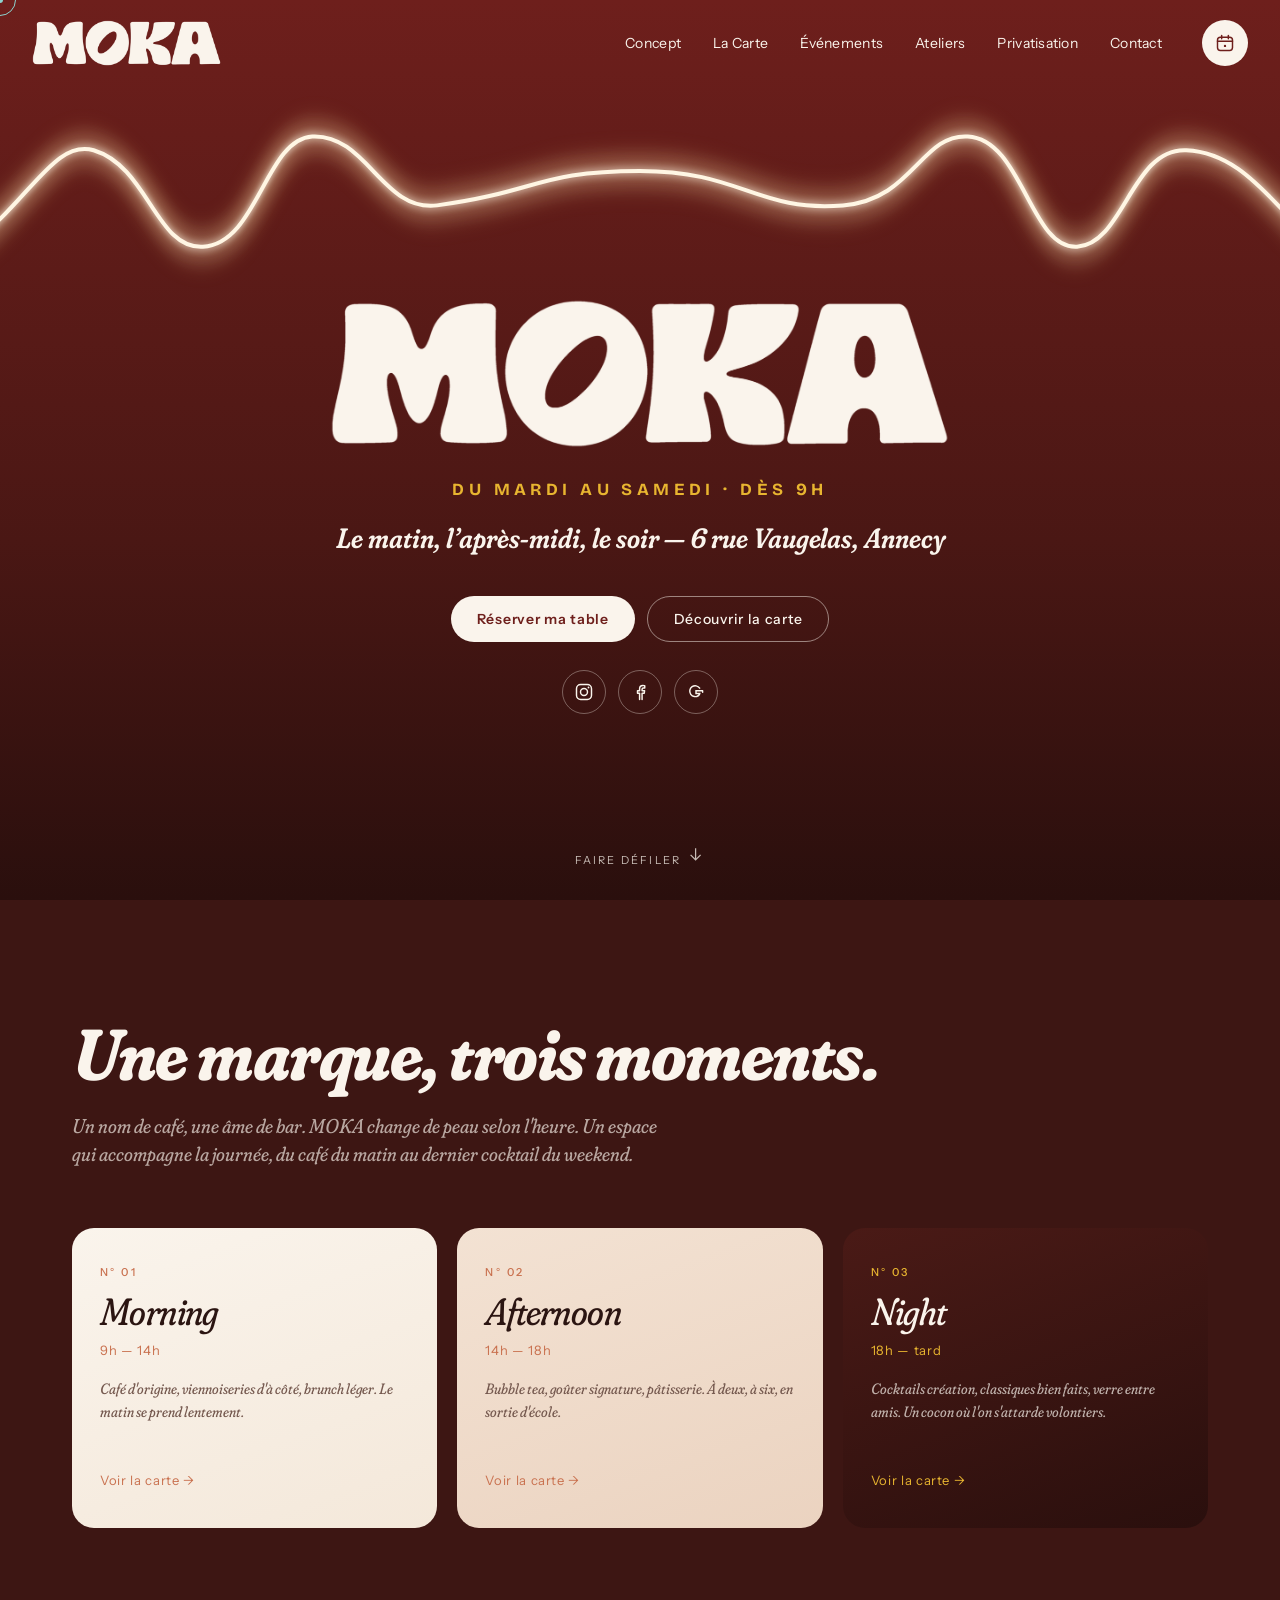
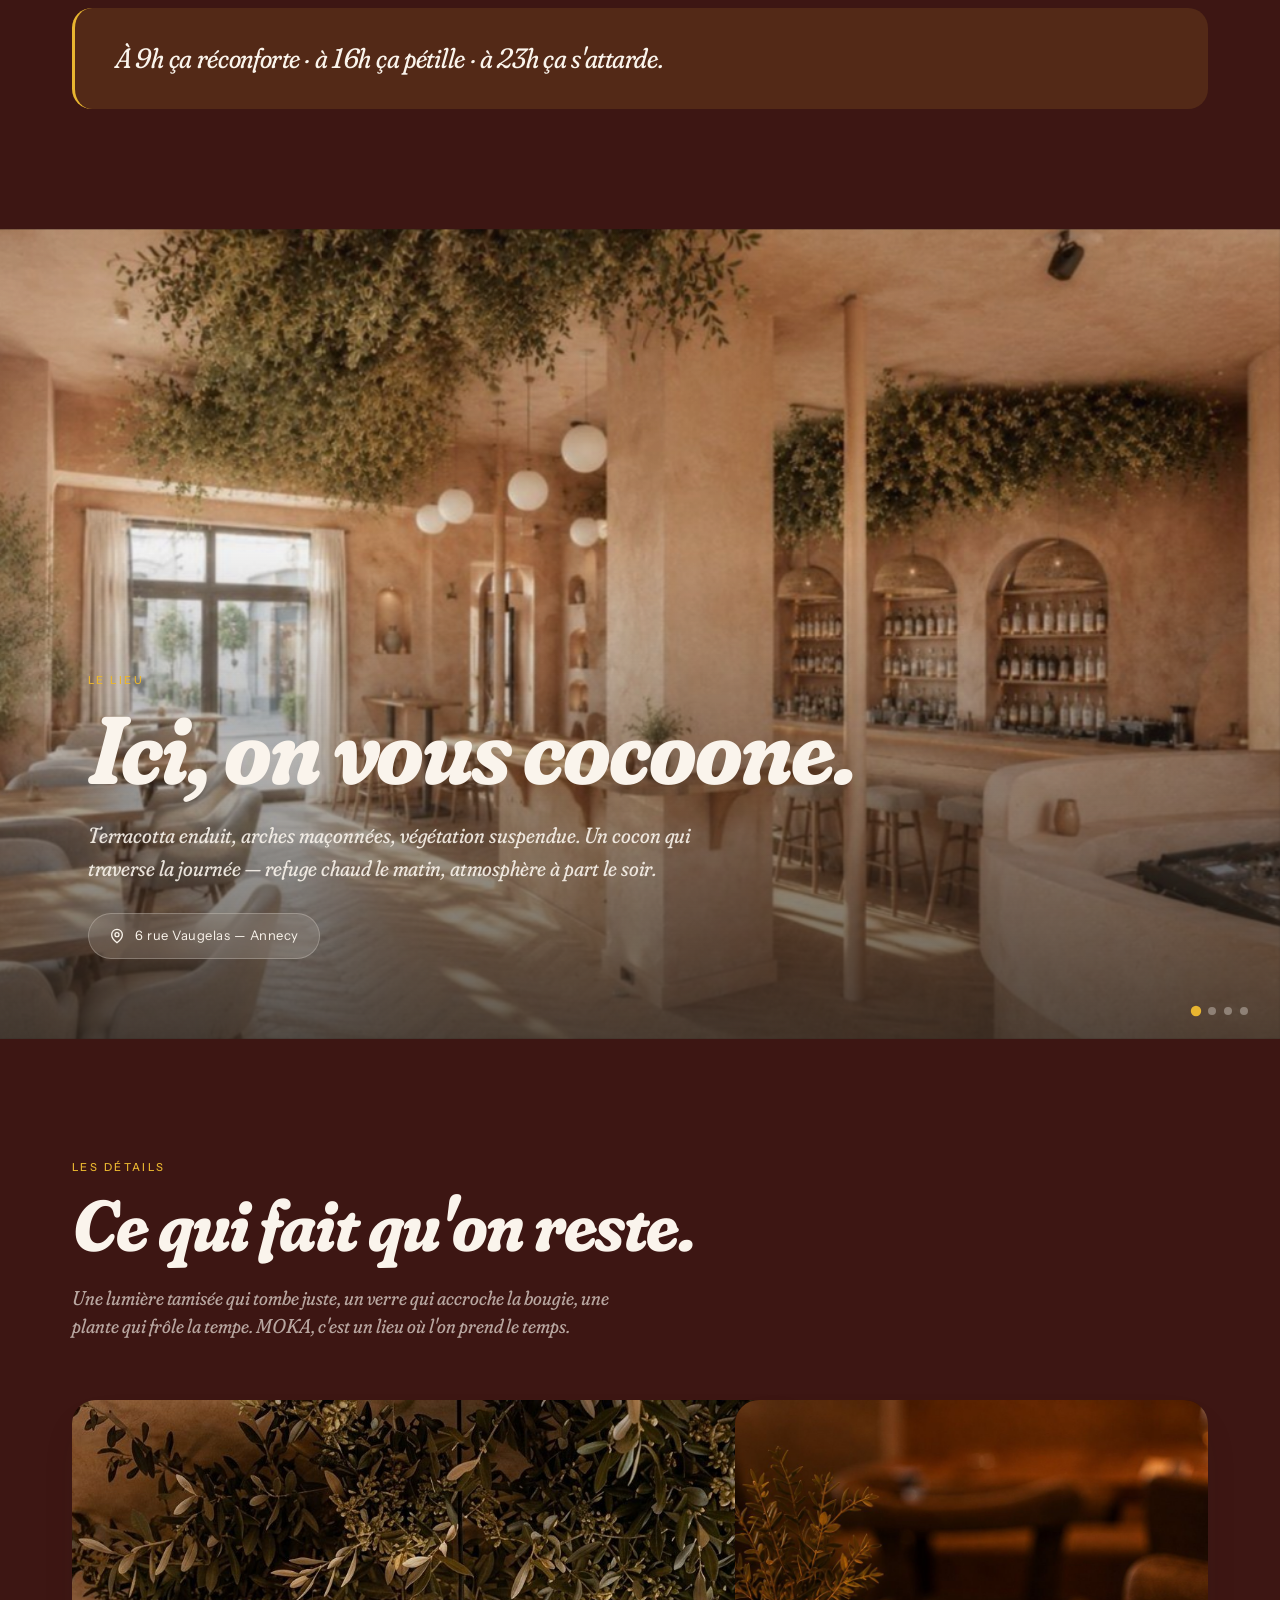
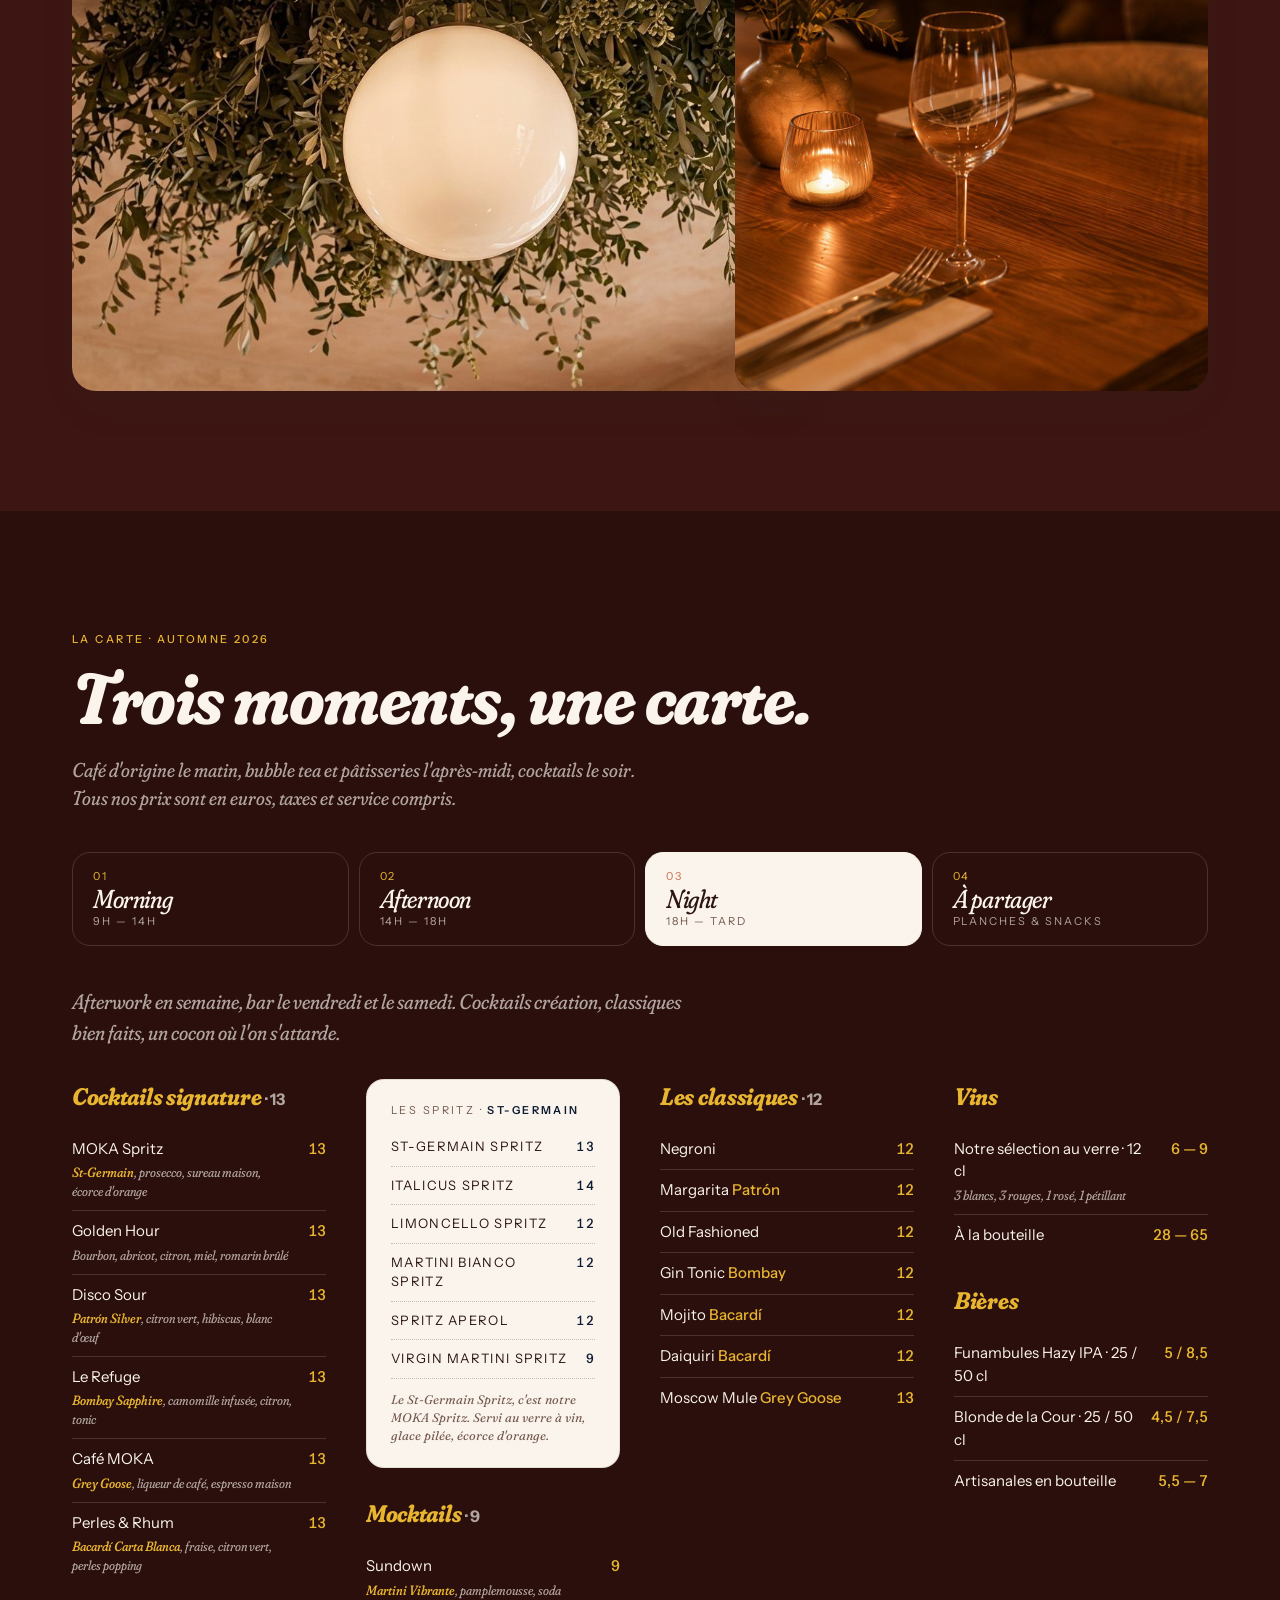
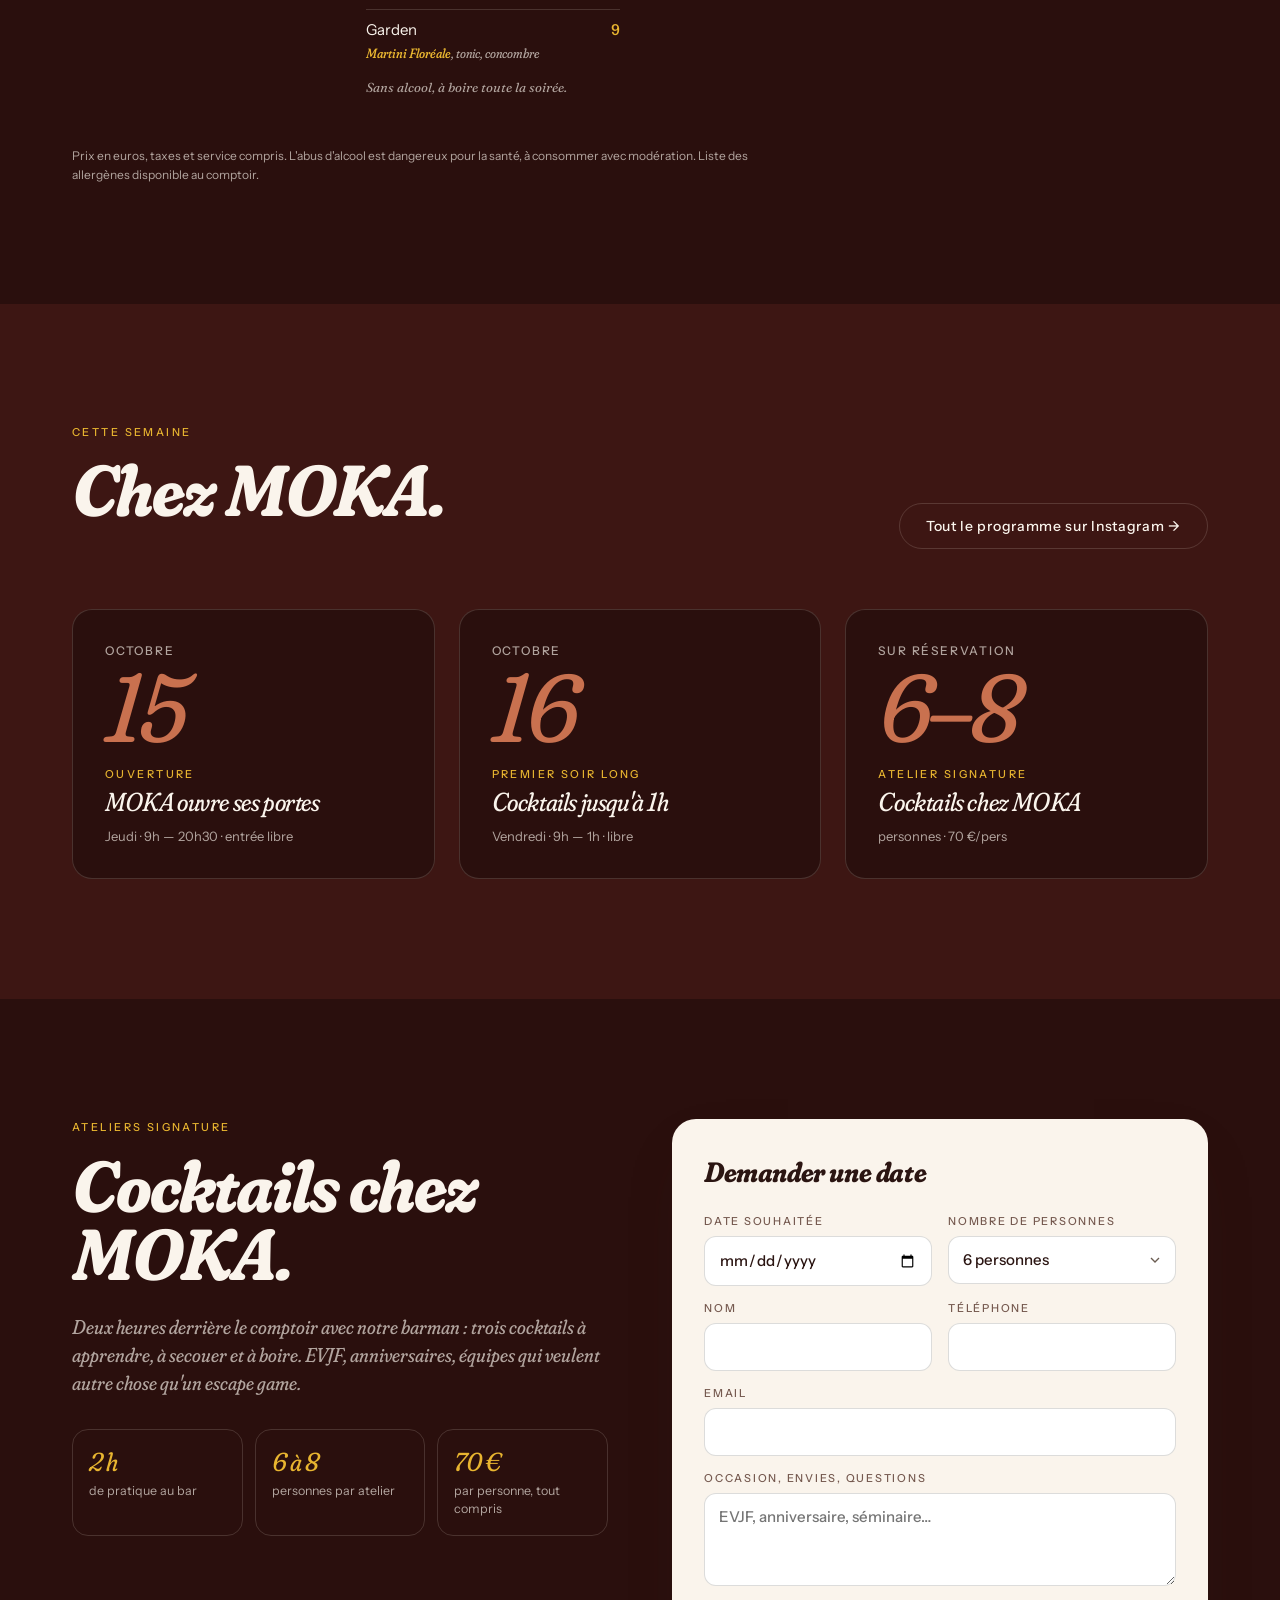
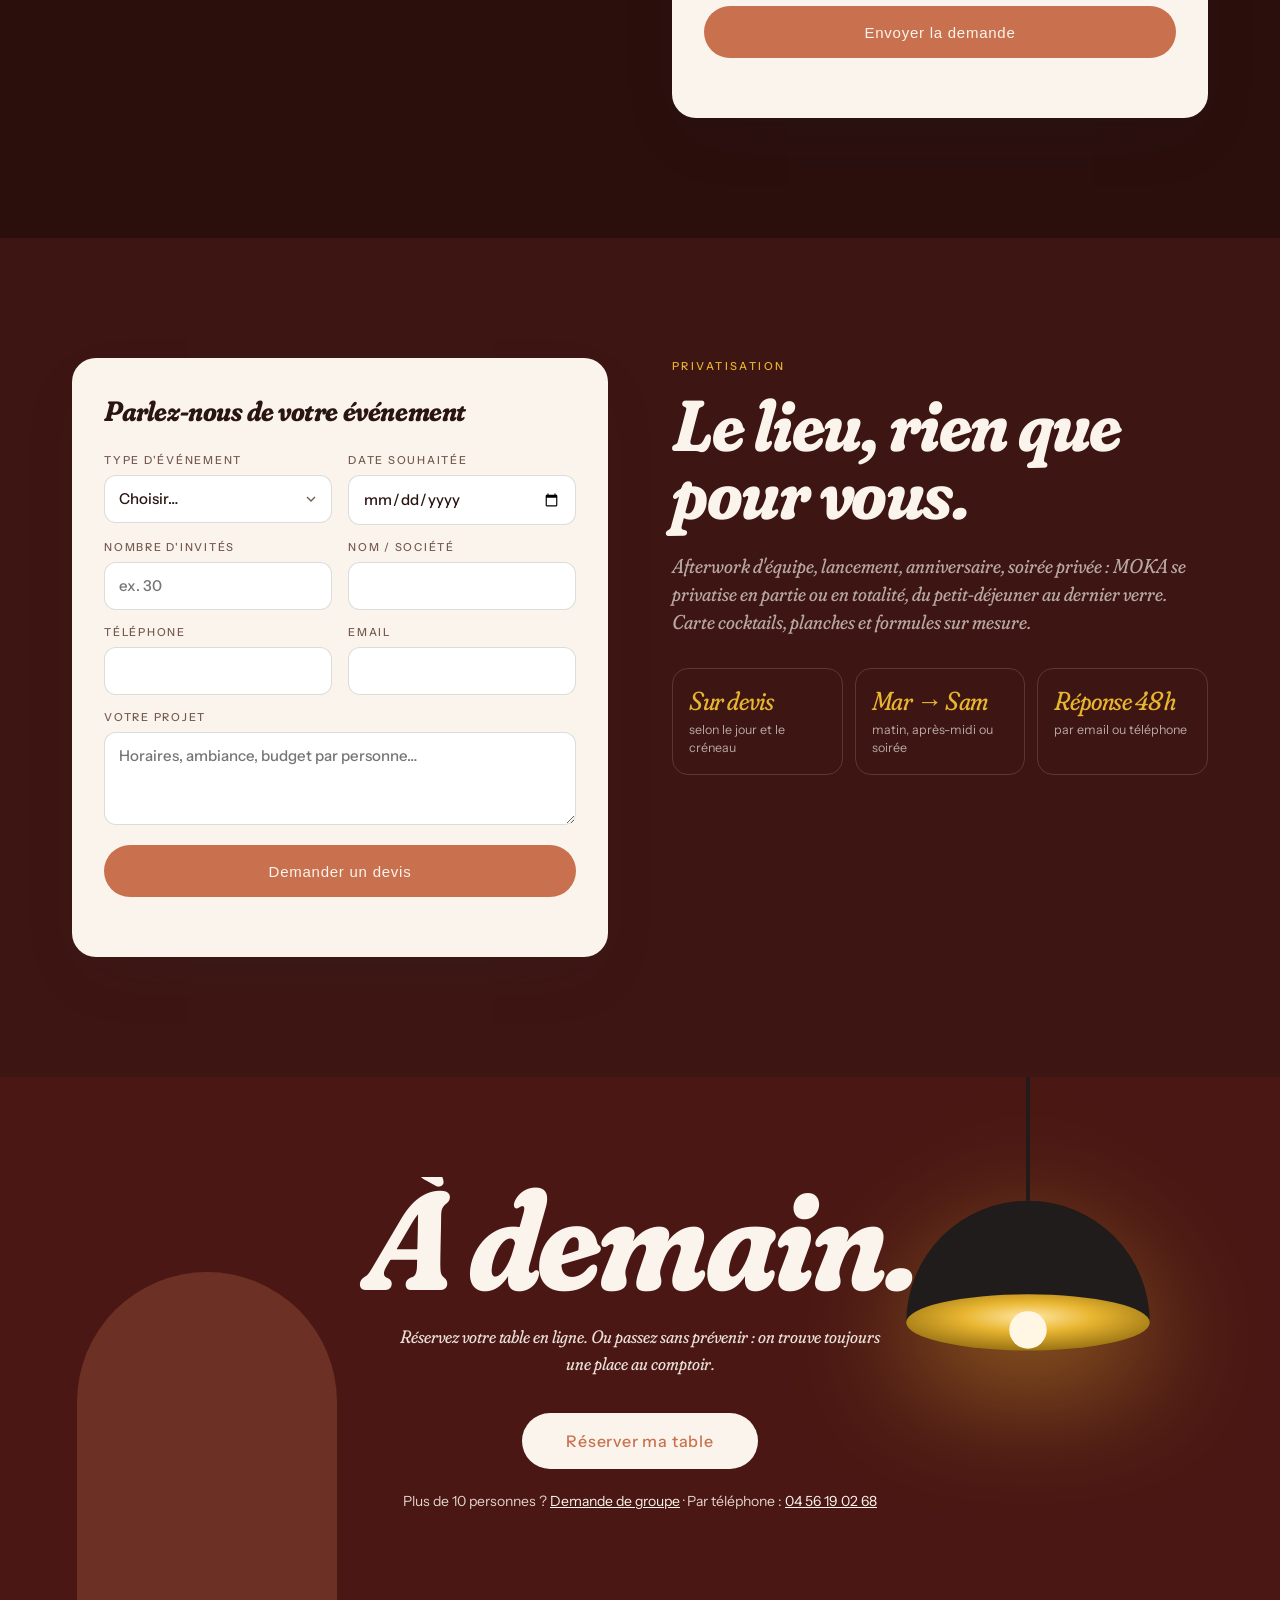
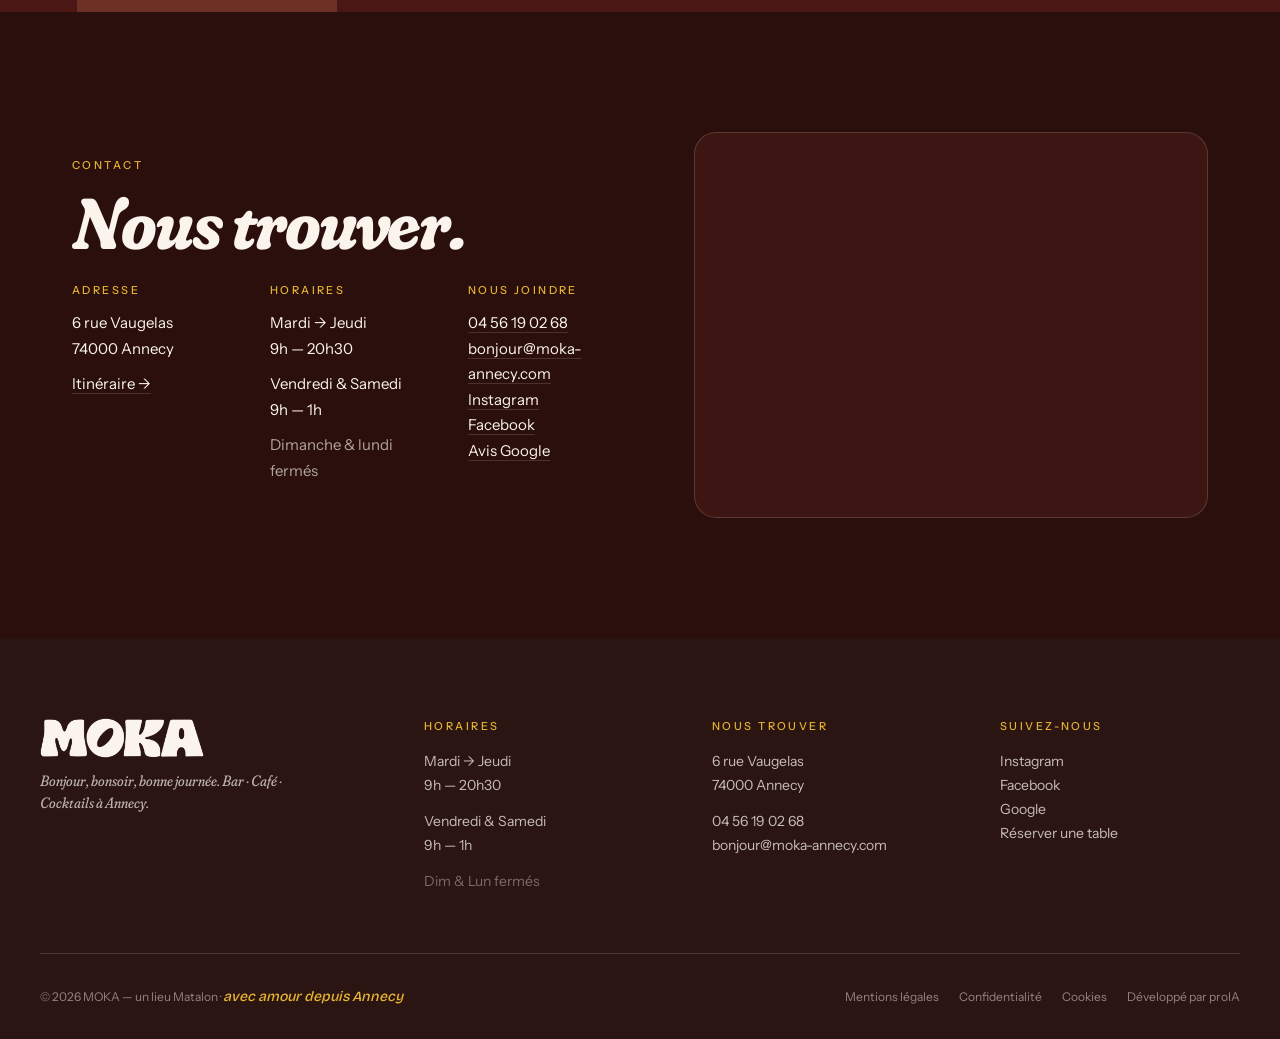
==== index.html @ bd0bcfa8 "Bouton flottant de réservation réduit de 35 %, lien légal mobile dégagé Co-Authored-By: Claude Opus " ====
<!DOCTYPE html>
<html lang="fr" data-time="afternoon">
<head>
<meta charset="UTF-8">
<meta name="viewport" content="width=device-width, initial-scale=1">
<title>MOKA — Café, bubble tea &amp; cocktails à Annecy</title>
<meta name="description" content="MOKA — café, bubble tea et cocktails à Annecy. Un lieu, trois moments : le matin, l’après-midi, le soir. 6 rue Vaugelas, ouvert du mardi au samedi.">
<link rel="canonical" href="https://www.moka-annecy.com/">
<meta name="theme-color" content="#A0473A">
<link rel="icon" href="/assets/img/favicon.svg" type="image/svg+xml">
<meta property="og:type" content="website">
<meta property="og:locale" content="fr_FR">
<meta property="og:title" content="MOKA — Café, bubble tea &amp; cocktails à Annecy">
<meta property="og:description" content="Café le matin, goûter l’après-midi, cocktails le soir. 6 rue Vaugelas, Annecy.">
<meta property="og:url" content="https://www.moka-annecy.com/">
<meta property="og:site_name" content="MOKA">
<meta property="og:image" content="https://www.moka-annecy.com/assets/img/og-moka.jpg">
<meta property="og:image:width" content="1200">
<meta property="og:image:height" content="630">
<meta property="og:image:alt" content="MOKA — café, goûter, cocktails, 6 rue Vaugelas à Annecy">
<meta name="twitter:image" content="https://www.moka-annecy.com/assets/img/og-moka.jpg">
<meta name="twitter:card" content="summary_large_image">
<link rel="preconnect" href="https://fonts.googleapis.com">
<link rel="preconnect" href="https://fonts.gstatic.com" crossorigin>
<link href="https://fonts.googleapis.com/css2?family=Fraunces:ital,opsz,wght,SOFT@0,9..144,400..800,100;1,9..144,400..800,100&family=Instrument+Sans:wght@300;400;500;600;700&family=Bricolage+Grotesque:opsz,wght@12..96,400..800&display=swap" rel="stylesheet">
<script>
/* Mode teasing jusqu'à l'ouverture : seule la home + newsletter + réseaux. Ajouter ?preview à l'URL pour voir le site complet. */
(function(){var o=Date.parse('2026-10-15T00:00:00+02:00');if(Date.now()<o&&!/[?&]preview\b/.test(location.search))document.documentElement.classList.add('teaser');})();
</script>
<link rel="stylesheet" href="/assets/css/style.css?v=resa2">
<script type="application/ld+json">
{"@context":"https://schema.org","@type":"CafeOrCoffeeShop","name":"MOKA","description":"Café le matin, goûter l'après-midi, cocktails le soir.","telephone":"+33456190268","address":{"@type":"PostalAddress","streetAddress":"6 rue Vaugelas","postalCode":"74000","addressLocality":"Annecy","addressCountry":"FR"},"openingHoursSpecification":[{"@type":"OpeningHoursSpecification","dayOfWeek":["Tuesday","Wednesday","Thursday"],"opens":"09:00","closes":"20:30"},{"@type":"OpeningHoursSpecification","dayOfWeek":["Friday","Saturday"],"opens":"09:00","closes":"01:00"}],"sameAs":["https://instagram.com/moka_annecy","https://www.facebook.com/profile.php?id=61595314552709","https://share.google/3S4rHN7YgjlPMRwj6"]}
</script>
<!-- Mesure d'audience Metricool (sans cookie) -->
<script>function loadScript(a){var b=document.getElementsByTagName("head")[0],c=document.createElement("script");c.type="text/javascript",c.src="https://tracker.metricool.com/resources/be.js",c.onreadystatechange=a,c.onload=a,b.appendChild(c)}loadScript(function(){beTracker.t({hash:"b783e98ba4ffbda7375d1c51414fdbb0"})});</script>
</head>
<body class="has-hero">

<!-- Custom cursor -->
<div class="cursor-outer" id="cursorOuter"></div>
<div class="cursor-inner" id="cursorInner"></div>

<!-- Header -->
<header id="header">
  <div class="container">
    <a href="/" class="logo-link" aria-label="MOKA — accueil" data-cursor-hover>
      <img src="/assets/img/logo-day.png" alt="MOKA" class="logo logo-day">
      <img src="/assets/img/logo-night.png" alt="MOKA" class="logo logo-night">
    </a>
    <nav>
      <a href="#concept" data-cursor-hover>Concept</a>
      <a href="#carte" data-cursor-hover>La Carte</a>
      <a href="#events" data-cursor-hover>Événements</a>
      <a href="#ateliers" data-cursor-hover>Ateliers</a>
      <a href="#privatisation" data-cursor-hover>Privatisation</a>
      <a href="#contact" data-cursor-hover>Contact</a>
    </nav>
    <button class="burger" aria-label="Menu" data-menu-toggle>
      <svg class="icon-open" viewBox="0 0 24 24" fill="none" stroke="currentColor" stroke-width="2" stroke-linecap="round"><path d="M4 6h16M4 12h16M4 18h16"/></svg>
      <svg class="icon-close" viewBox="0 0 24 24" fill="none" stroke="currentColor" stroke-width="2" stroke-linecap="round"><path d="M6 6l12 12M6 18L18 6"/></svg>
    </button>
    <a href="#reserve" data-matalon-reserver class="btn-icon" aria-label="Réserver" data-cursor-hover>
      <svg viewBox="0 0 24 24" fill="none" stroke="currentColor" stroke-width="1.75" stroke-linecap="round" stroke-linejoin="round">
        <rect x="3" y="5" width="18" height="16" rx="3.5"/>
        <line x1="3" y1="10" x2="21" y2="10"/>
        <line x1="8" y1="3" x2="8" y2="7"/>
        <line x1="16" y1="3" x2="16" y2="7"/>
        <circle cx="12" cy="15.5" r="1.4" fill="currentColor" stroke="none"/>
      </svg>
    </a>
  </div>
</header>

<!-- Menu mobile overlay -->
<div class="mobile-menu" id="mobileMenu" aria-hidden="true">
  <a href="#concept">Concept</a>
  <a href="#carte">La Carte</a>
  <a href="#events">Événements</a>
  <a href="#ateliers">Ateliers</a>
  <a href="#privatisation">Privatisation</a>
  <a href="#contact">Contact</a>
  <a href="#reserve" data-matalon-reserver class="btn-primary">Réserver ma table</a>
</div>

<!-- Hero : néon de la salle, wordmark, ouverture -->
<section class="hero hero-neon">
  <svg class="hero-neon-line" viewBox="0 0 1640 624" preserveAspectRatio="none" aria-hidden="true">
    <defs>
      <filter id="neonGlow" x="-10%" y="-60%" width="120%" height="220%">
        <feGaussianBlur stdDeviation="9" result="b1"/>
        <feGaussianBlur in="SourceGraphic" stdDeviation="3" result="b2"/>
        <feMerge><feMergeNode in="b1"/><feMergeNode in="b2"/><feMergeNode in="SourceGraphic"/></feMerge>
      </filter>
    </defs>
    <path class="neon-glow" d="M-40,150 C40,115 70,72 120,80 C190,92 200,152 260,150 C330,148 340,72 400,70 C470,68 490,125 560,120 C690,110 690,95 820,95 C950,95 970,125 1080,120 C1170,116 1180,68 1240,70 C1310,72 1320,152 1380,150 C1440,148 1450,78 1520,80 C1600,82 1640,130 1680,140" vector-effect="non-scaling-stroke"/>
    <path class="neon-core" d="M-40,150 C40,115 70,72 120,80 C190,92 200,152 260,150 C330,148 340,72 400,70 C470,68 490,125 560,120 C690,110 690,95 820,95 C950,95 970,125 1080,120 C1170,116 1180,68 1240,70 C1310,72 1320,152 1380,150 C1440,148 1450,78 1520,80 C1600,82 1640,130 1680,140" vector-effect="non-scaling-stroke" filter="url(#neonGlow)"/>
  </svg>
  <div class="hero-content">
    <h1 class="hero-title reveal-line">
      <img src="/assets/img/moka-wordmark-creme.png" alt="MOKA" width="1400" height="341" class="hero-wordmark">
    </h1>
    <p class="hero-opening reveal-line" data-opening="2026-10-15">Ouverture jeudi 15.10</p>
    <p class="hero-sub">Le matin, l’après-midi, le soir <span class="hero-sub-addr">— 6&nbsp;rue&nbsp;Vaugelas, Annecy</span></p>
    <form class="hero-newsletter" novalidate>
      <p class="hn-lead">Laissez votre email : on vous écrit avant tout le monde pour l’ouverture.</p>
      <div class="hn-row">
        <label class="sr-only" for="hnEmail">Votre email</label>
        <input id="hnEmail" type="email" name="email" placeholder="votre@email.com" autocomplete="email" required>
        <input class="hp" type="text" name="website" tabindex="-1" autocomplete="off" aria-hidden="true">
        <button type="submit" class="btn-primary hero-btn" data-cursor-hover>Me prévenir</button>
      </div>
      <p class="hn-status" role="status" aria-live="polite"></p>
      <p class="hn-legal">Une à deux lettres par mois, désinscription en un clic. <a href="/confidentialite">Confidentialité</a></p>
    </form>
    <div class="hero-cta">
      <a href="#reserve" data-matalon-reserver class="btn-primary hero-btn" data-cursor-hover>Réserver ma table</a>
      <a href="#carte" class="btn-ghost hero-btn-ghost" data-cursor-hover>Découvrir la carte</a>
    </div>
    <ul class="hero-social hero-cta" aria-label="MOKA sur les réseaux">
      <li><a href="https://instagram.com/moka_annecy" target="_blank" rel="noopener" aria-label="Instagram" data-cursor-hover><svg viewBox="0 0 24 24" fill="none" stroke="currentColor" stroke-width="1.75" aria-hidden="true"><rect x="3" y="3" width="18" height="18" rx="5"/><circle cx="12" cy="12" r="4.2"/><circle cx="17.4" cy="6.6" r="1.1" fill="currentColor" stroke="none"/></svg></a></li>
      <li><a href="https://www.facebook.com/profile.php?id=61595314552709" target="_blank" rel="noopener" aria-label="Facebook" data-cursor-hover><svg viewBox="0 0 24 24" fill="none" stroke="currentColor" stroke-width="1.75" stroke-linecap="round" stroke-linejoin="round" aria-hidden="true"><path d="M14.5 21v-7.5h2.6l.4-3h-3V8.6c0-.9.3-1.5 1.6-1.5h1.6V4.4c-.3 0-1.2-.1-2.3-.1-2.3 0-3.9 1.4-3.9 4v2.2H9v3h2.5V21"/></svg></a></li>
      <li><a href="https://share.google/3S4rHN7YgjlPMRwj6" target="_blank" rel="noopener" aria-label="Google — avis et itinéraire" data-cursor-hover><svg viewBox="0 0 24 24" fill="none" stroke="currentColor" stroke-width="1.75" stroke-linecap="round" aria-hidden="true"><path d="M20 12.2c0-.6-.1-1.2-.2-1.7H12v3.3h4.5a3.9 3.9 0 0 1-1.7 2.5"/><path d="M14.8 16.3A6.5 6.5 0 1 1 16.4 7.4"/></svg></a></li>
    </ul>
  </div>
  <p class="hero-legal"><a href="/mentions-legales">Mentions légales</a> · <a href="/confidentialite">Confidentialité</a></p>
  <a href="#concept" class="scroll-hint" data-cursor-hover>
    Faire défiler
    <svg viewBox="0 0 24 24" fill="none" stroke="currentColor" stroke-width="1.5"><path d="M12 5v14M6 13l6 6 6-6"/></svg>
  </a>
</section>

<!-- Concept 3 moments -->
<section id="concept" class="moments">
  <div class="section-container">
    <h2 class="section-title reveal reveal-text">Une marque, trois moments.</h2>
    <p class="section-intro reveal">Un nom de café, une âme de bar. MOKA change de peau selon l'heure. Un espace qui accompagne la journée, du café du matin au dernier cocktail du weekend.</p>

    <div class="moments-grid">
      <div class="moment-card morning reveal">
        <div class="num">N° 01</div>
        <div class="name">Morning</div>
        <div class="time">9h — 14h</div>
        <div class="desc">Café d'origine, viennoiseries d'à côté, brunch léger. Le matin se prend lentement.</div>
        <a href="#carte" class="arrow" data-carte-tab="morning" data-cursor-hover>Voir la carte →</a>
      </div>
      <div class="moment-card afternoon reveal">
        <div class="num">N° 02</div>
        <div class="name">Afternoon</div>
        <div class="time">14h — 18h</div>
        <div class="desc">Bubble tea, goûter signature, pâtisserie. À deux, à six, en sortie d'école.</div>
        <a href="#carte" class="arrow" data-carte-tab="afternoon" data-cursor-hover>Voir la carte →</a>
      </div>
      <div class="moment-card night reveal">
        <div class="num">N° 03</div>
        <div class="name">Night</div>
        <div class="time">18h — tard</div>
        <div class="desc">Cocktails création, classiques bien faits, verre entre amis. Un cocon où l'on s'attarde volontiers.</div>
        <a href="#carte" class="arrow" data-carte-tab="night" data-cursor-hover>Voir la carte →</a>
      </div>
    </div>

    <div class="tagline-box reveal">
      <p>À 9h ça réconforte · à 16h ça pétille · à 23h ça s'attarde.</p>
    </div>
  </div>
</section>

<!-- Le Lieu -->
<section class="lieu">
  <div class="lieu-hero">
    <div class="lieu-slider" id="lieuSlider">
      <img loading="lazy" src="/assets/img/moka-de-jour-lumiere-naturelle.jpg" alt="MOKA de jour, lumière naturelle et végétation suspendue" class="lieu-slide active">
      <img loading="lazy" src="/assets/img/globe-lumineux-et-olivier-suspendu.jpg" alt="Globe lumineux et olivier suspendu" class="lieu-slide">
      <img loading="lazy" src="/assets/img/moka-la-nuit-ambiance-chaude.jpg" alt="MOKA la nuit, ambiance chaude et cocon" class="lieu-slide">
      <img loading="lazy" src="/assets/img/verre-de-vin-sur-table.jpg" alt="Verre de vin sur table, bougie allumée" class="lieu-slide">
    </div>
    <div class="lieu-shimmer" id="lieuShimmer" aria-hidden="true"></div>
    <div class="lieu-hero-overlay"></div>
    <div class="lieu-hero-content">
      <div class="uppercase-label reveal">Le lieu</div>
      <h2 class="lieu-hero-title reveal-text reveal">Ici, on vous cocoone.</h2>
      <p class="lieu-hero-lead reveal">Terracotta enduit, arches maçonnées, végétation suspendue. Un cocon qui traverse la journée &mdash; refuge chaud le matin, atmosphère à part le soir.</p>
      <div class="lieu-hero-address reveal">
        <svg viewBox="0 0 24 24" fill="none" stroke="currentColor" stroke-width="2"><path d="M12 2a8 8 0 0 0-8 8c0 6 8 12 8 12s8-6 8-12a8 8 0 0 0-8-8zm0 11a3 3 0 1 1 0-6 3 3 0 0 1 0 6z"/></svg>
        <span>6 rue Vaugelas &mdash; Annecy</span>
      </div>
    </div>
    <div class="lieu-dots" id="lieuDots"></div>
  </div>
</section>

<!-- Détails d'ambiance -->
<section class="details">
  <div class="section-container">
    <div class="details-header reveal">
      <div class="uppercase-label">Les détails</div>
      <h2 class="section-title reveal-text" style="margin-top: 16px; max-width: 720px;">Ce qui fait qu'on reste.</h2>
      <p class="section-intro" style="max-width: 560px;">Une lumière tamisée qui tombe juste, un verre qui accroche la bougie, une plante qui frôle la tempe. MOKA, c'est un lieu où l'on prend le temps.</p>
    </div>
    <div class="details-grid">
      <figure class="details-card details-card-tall">
        <img loading="lazy" src="/assets/img/globe-lumineux-et-olivier-suspendu.jpg" alt="Globe lumineux suspendu dans la végétation">
      </figure>
      <figure class="details-card">
        <img loading="lazy" src="/assets/img/verre-de-vin-sur-table.jpg" alt="Verre de vin sur table en bois, bougie allumée">
      </figure>
    </div>
  </div>
</section>

<!-- La Carte (v5) -->
<section id="carte" class="carte">
  <div class="section-container">
    <div class="carte-header reveal">
      <div class="uppercase-label">La carte · Automne 2026</div>
      <h2 class="section-title" style="margin-top: 16px;">Trois moments, une carte.</h2>
      <p class="section-intro">Café d'origine le matin, bubble tea et pâtisseries l'après-midi, cocktails le soir. Tous nos prix sont en euros, taxes et service compris.</p>
    </div>

    <div class="carte-tabs" role="tablist" aria-label="Moments de la carte">
      <button role="tab" id="tab-morning" aria-controls="panel-morning" aria-selected="true" data-tab="morning" data-cursor-hover><span class="t-num">01</span>Morning<span class="t-time">9h — 14h</span></button>
      <button role="tab" id="tab-afternoon" aria-controls="panel-afternoon" aria-selected="false" data-tab="afternoon" data-cursor-hover><span class="t-num">02</span>Afternoon<span class="t-time">14h — 18h</span></button>
      <button role="tab" id="tab-night" aria-controls="panel-night" aria-selected="false" data-tab="night" data-cursor-hover><span class="t-num">03</span>Night<span class="t-time">18h — tard</span></button>
      <button role="tab" id="tab-partage" aria-controls="panel-partage" aria-selected="false" data-tab="partage" data-cursor-hover><span class="t-num">04</span>À partager<span class="t-time">planches &amp; snacks</span></button>
    </div>

    <!-- MORNING -->
    <div class="carte-panel" id="panel-morning" role="tabpanel" aria-labelledby="tab-morning">
      <p class="carte-lead">Café d'origine, viennoiseries d'à côté, brunch léger. Le matin se prend lentement chez MOKA.</p>
      <div class="carte-formules">
        <div class="formule">
          <div class="f-lbl">Notre formule signature</div>
          <div class="f-line"><span class="f-ttl">Brunch MOKA</span><span class="f-amt">16 €</span></div>
          <p>Une boisson chaude, un jus pressé, une viennoiserie &amp; un bowl ou une tartine au choix.</p>
        </div>
        <div class="formule">
          <div class="f-lbl">Notre formule express</div>
          <div class="f-line"><span class="f-ttl">French p'tit déj</span><span class="f-amt">7 €</span></div>
          <p>Baguette, beurre &amp; confiture, avec une boisson chaude au choix.</p>
        </div>
      </div>
      <div class="carte-grid">
        <div class="menu-block">
          <h3>Cafés</h3>
          <ul class="menu-list">
            <li><span class="n">Espresso</span><span class="p">2,5</span></li>
            <li><span class="n">Double espresso</span><span class="p">3,5</span></li>
            <li><span class="n">Cortado</span><span class="p">3,5</span></li>
            <li><span class="n">Cappuccino</span><span class="p">4</span></li>
            <li><span class="n">Flat white</span><span class="p">4,5</span></li>
            <li><span class="n">Latte</span><span class="p">5</span></li>
            <li><span class="n">Mocaccino</span><span class="p">5,5</span></li>
          </ul>
        </div>
        <div class="menu-block">
          <h3>Latte créations</h3>
          <ul class="menu-list">
            <li><span class="n">Chai latte maison</span><span class="p">5</span></li>
            <li><span class="n">Golden latte</span><span class="p">5</span></li>
            <li><span class="n">Matcha bio</span><span class="p">5,5</span></li>
            <li><span class="n">Chocolat chaud signature</span><span class="p">5</span></li>
          </ul>
          <h3>Thés &amp; infusions</h3>
          <ul class="menu-list">
            <li><span class="n">Earl Grey, Gunpowder bio, Rooibos vanille, Remède de grand-mère</span><span class="p">4,5</span></li>
          </ul>
        </div>
        <div class="menu-block">
          <h3>Bowls &amp; tartines</h3>
          <ul class="menu-list">
            <li><span class="n">Granola bowl<small>Granola maison, yaourt brassé, fruits du moment, miel d'acacia</small></span><span class="p">9</span></li>
            <li><span class="n">Avocado toast<small>Pain de campagne grillé, avocat, graines, citron, fleur de sel</small></span><span class="p">11</span></li>
            <li><span class="n">Tartine ricotta-miel</span><span class="p">9</span></li>
            <li><span class="n">Tartine saumon fumé</span><span class="p">13</span></li>
          </ul>
        </div>
        <div class="menu-block">
          <h3>Jus &amp; boissons fraîches</h3>
          <ul class="menu-list">
            <li><span class="n">Orange pressée</span><span class="p">5</span></li>
            <li><span class="n">Pomme</span><span class="p">4</span></li>
            <li><span class="n">Carotte-pomme-gingembre</span><span class="p">6</span></li>
            <li><span class="n">Smoothie du moment</span><span class="p">6</span></li>
          </ul>
          <h3>Viennoiseries</h3>
          <ul class="menu-list">
            <li><span class="n">Croissant pur beurre</span><span class="p">2</span></li>
            <li><span class="n">Pain au chocolat</span><span class="p">2,2</span></li>
            <li><span class="n">Brioche tranchée</span><span class="p">4</span></li>
          </ul>
        </div>
      </div>
    </div>

    <!-- AFTERNOON -->
    <div class="carte-panel" id="panel-afternoon" role="tabpanel" aria-labelledby="tab-afternoon" hidden>
      <p class="carte-lead">L'heure du bubble tea, du goûter signature et de la pâtisserie. À deux, à six, en sortie d'école ou en pause shopping.</p>
      <div class="carte-formules">
        <div class="formule">
          <div class="f-lbl">Notre formule</div>
          <div class="f-line"><span class="f-ttl">Afternoon Tea</span><span class="f-amt">14 €</span></div>
          <p>Un thé d'exception, une boisson fraîche &amp; trois mignardises de la vitrine.</p>
        </div>
      </div>
      <div class="carte-grid">
        <div class="menu-block">
          <h3>Bubble tea <em>· 6,5</em></h3>
          <ul class="menu-list">
            <li><span class="n">Classique · Matcha · Taro · Fraise<small>Lait d'avoine, perles popping, sirops maison +0,5</small></span><span class="p">6,5</span></li>
          </ul>
          <h3>Smoothies &amp; glacés</h3>
          <ul class="menu-list">
            <li><span class="n">Tropical, Forest, Green</span><span class="p">6,5</span></li>
            <li><span class="n">Iced latte, Iced matcha</span><span class="p">5,5</span></li>
            <li><span class="n">Limonade hibiscus</span><span class="p">5,5</span></li>
          </ul>
        </div>
        <div class="menu-block">
          <h3>Goûters salés</h3>
          <ul class="menu-list">
            <li><span class="n">Focaccia tomate-mozza</span><span class="p">8</span></li>
            <li><span class="n">Croque-monsieur maison<small>Pain de campagne toasté, jambon, comté</small></span><span class="p">11</span></li>
            <li><span class="n">Quiche du jour</span><span class="p">9</span></li>
          </ul>
        </div>
        <div class="menu-block">
          <h3>La pâtisserie</h3>
          <ul class="menu-list">
            <li><span class="n">Cookie chocolat noir</span><span class="p">3,5</span></li>
            <li><span class="n">Brownie chocolat-pécan</span><span class="p">4,5</span></li>
            <li><span class="n">Cheesecake citron</span><span class="p">5,5</span></li>
            <li><span class="n">Carrot cake</span><span class="p">5,5</span></li>
            <li><span class="n">Banana bread</span><span class="p">4,5</span></li>
            <li><span class="n">Cinnamon roll</span><span class="p">4,5</span></li>
            <li><span class="n">Financier amande</span><span class="p">2,5</span></li>
          </ul>
        </div>
      </div>
    </div>

    <!-- NIGHT -->
    <div class="carte-panel carte-panel-night" id="panel-night" role="tabpanel" aria-labelledby="tab-night" hidden>
      <p class="carte-lead">Afterwork en semaine, bar le vendredi et le samedi. Cocktails création, classiques bien faits, un cocon où l'on s'attarde.</p>
      <div class="carte-grid">
        <div class="menu-block">
          <h3>Cocktails signature <em>· 13</em></h3>
          <ul class="menu-list">
            <li><span class="n">MOKA Spritz<small><b>St-Germain</b>, prosecco, sureau maison, écorce d'orange</small></span><span class="p">13</span></li>
            <li><span class="n">Golden Hour<small>Bourbon, abricot, citron, miel, romarin brûlé</small></span><span class="p">13</span></li>
            <li><span class="n">Disco Sour<small><b>Patrón Silver</b>, citron vert, hibiscus, blanc d'œuf</small></span><span class="p">13</span></li>
            <li><span class="n">Le Refuge<small><b>Bombay Sapphire</b>, camomille infusée, citron, tonic</small></span><span class="p">13</span></li>
            <li><span class="n">Café MOKA<small><b>Grey Goose</b>, liqueur de café, espresso maison</small></span><span class="p">13</span></li>
            <li><span class="n">Perles &amp; Rhum<small><b>Bacardí Carta Blanca</b>, fraise, citron vert, perles popping</small></span><span class="p">13</span></li>
          </ul>
        </div>
        <div class="menu-block">
          <div class="encart-spritz">
            <div class="encart-title">Les spritz · <span>St-Germain</span></div>
            <ul class="menu-list dotted">
              <li><span class="n">St-Germain Spritz</span><span class="p">13</span></li>
              <li><span class="n">Italicus Spritz</span><span class="p">14</span></li>
              <li><span class="n">Limoncello Spritz</span><span class="p">12</span></li>
              <li><span class="n">Martini Bianco Spritz</span><span class="p">12</span></li>
              <li><span class="n">Spritz Aperol</span><span class="p">12</span></li>
              <li><span class="n">Virgin Martini Spritz</span><span class="p">9</span></li>
            </ul>
            <p class="encart-cap">Le St-Germain Spritz, c'est notre MOKA Spritz. Servi au verre à vin, glace pilée, écorce d'orange.</p>
          </div>
          <h3>Mocktails <em>· 9</em></h3>
          <ul class="menu-list">
            <li><span class="n">Sundown<small><b>Martini Vibrante</b>, pamplemousse, soda</small></span><span class="p">9</span></li>
            <li><span class="n">Garden<small><b>Martini Floréale</b>, tonic, concombre</small></span><span class="p">9</span></li>
          </ul>
          <p class="menu-note">Sans alcool, à boire toute la soirée.</p>
        </div>
        <div class="menu-block">
          <h3>Les classiques <em>· 12</em></h3>
          <ul class="menu-list">
            <li><span class="n">Negroni</span><span class="p">12</span></li>
            <li><span class="n">Margarita <b>Patrón</b></span><span class="p">12</span></li>
            <li><span class="n">Old Fashioned</span><span class="p">12</span></li>
            <li><span class="n">Gin Tonic <b>Bombay</b></span><span class="p">12</span></li>
            <li><span class="n">Mojito <b>Bacardí</b></span><span class="p">12</span></li>
            <li><span class="n">Daiquiri <b>Bacardí</b></span><span class="p">12</span></li>
            <li><span class="n">Moscow Mule <b>Grey Goose</b></span><span class="p">13</span></li>
          </ul>
        </div>
        <div class="menu-block">
          <h3>Vins</h3>
          <ul class="menu-list">
            <li><span class="n">Notre sélection au verre · 12 cl<small>3 blancs, 3 rouges, 1 rosé, 1 pétillant</small></span><span class="p">6 — 9</span></li>
            <li><span class="n">À la bouteille</span><span class="p">28 — 65</span></li>
          </ul>
          <h3>Bières</h3>
          <ul class="menu-list">
            <li><span class="n">Funambules Hazy IPA · 25 / 50 cl</span><span class="p">5 / 8,5</span></li>
            <li><span class="n">Blonde de la Cour · 25 / 50 cl</span><span class="p">4,5 / 7,5</span></li>
            <li><span class="n">Artisanales en bouteille</span><span class="p">5,5 — 7</span></li>
          </ul>
        </div>
      </div>
    </div>

    <!-- À PARTAGER -->
    <div class="carte-panel" id="panel-partage" role="tabpanel" aria-labelledby="tab-partage" hidden>
      <p class="carte-lead">Planches et snacks pour accompagner le verre, dès l'afterwork.</p>
      <div class="carte-grid carte-grid-2">
        <div class="menu-block">
          <h3>Planches <em>· pour deux</em></h3>
          <ul class="menu-list">
            <li><span class="n">Planche MOKA<small>Charcuterie de Savoie, comté affiné, focaccia, olives, pickles maison</small></span><span class="p">22</span></li>
            <li><span class="n">Planche Bergère<small>Trois fromages, confiture maison, noix, pain de campagne</small></span><span class="p">18</span></li>
            <li><span class="n">Planche Mer<small>Saumon fumé, truite, terrine de poisson, focaccia, citron</small></span><span class="p">24</span></li>
          </ul>
        </div>
        <div class="menu-block">
          <h3>À l'unité</h3>
          <ul class="menu-list">
            <li><span class="n">Olives marinées maison</span><span class="p">5</span></li>
            <li><span class="n">Houmous &amp; focaccia</span><span class="p">7</span></li>
            <li><span class="n">Stracciatella, tomate, basilic</span><span class="p">11</span></li>
            <li><span class="n">Tartare de bœuf au couteau<small>Servi avec ses condiments, à assaisonner soi-même</small></span><span class="p">14</span></li>
          </ul>
        </div>
      </div>
    </div>

    <p class="carte-legal">Prix en euros, taxes et service compris. L'abus d'alcool est dangereux pour la santé, à consommer avec modération. Liste des allergènes disponible au comptoir.</p>
  </div>
</section>

<!-- Événements -->
<section id="events" class="events">
  <div class="section-container">
    <div class="events-header reveal">
      <div>
        <div class="uppercase-label">Cette semaine</div>
        <h2 class="section-title reveal-text" style="margin-top: 16px;">Chez MOKA.</h2>
      </div>
      <a href="https://instagram.com/moka_annecy" target="_blank" rel="noopener" class="btn-ghost" data-cursor-hover>Tout le programme sur Instagram →</a>
    </div>

    <div class="events-grid">
      <div class="event-card reveal" data-cursor-hover>
        <div class="month">Octobre</div>
        <div class="day">15</div>
        <div class="type">Ouverture</div>
        <div class="title">MOKA ouvre ses portes</div>
        <div class="hours">Jeudi · 9h — 20h30 · entrée libre</div>
      </div>
      <div class="event-card reveal" data-cursor-hover>
        <div class="month">Octobre</div>
        <div class="day">16</div>
        <div class="type">Premier soir long</div>
        <div class="title">Cocktails jusqu'à 1h</div>
        <div class="hours">Vendredi · 9h — 1h · libre</div>
      </div>
      <a href="#ateliers" class="event-card reveal" data-cursor-hover>
        <div class="month">Sur réservation</div>
        <div class="day">6–8</div>
        <div class="type">Atelier signature</div>
        <div class="title">Cocktails chez MOKA</div>
        <div class="hours">personnes · 70 €/pers</div>
      </a>
    </div>
  </div>
</section>

<!-- Ateliers -->
<section id="ateliers" class="ateliers">
  <div class="section-container">
    <div class="split">
      <div class="split-text reveal">
        <div class="uppercase-label">Ateliers signature</div>
        <h2 class="section-title" style="margin-top: 16px;">Cocktails chez MOKA.</h2>
        <p class="section-intro" style="margin-bottom: 32px;">Deux heures derrière le comptoir avec notre barman : trois cocktails à apprendre, à secouer et à boire. EVJF, anniversaires, équipes qui veulent autre chose qu'un escape game.</p>
        <ul class="facts">
          <li><strong>2 h</strong><span>de pratique au bar</span></li>
          <li><strong>6 à 8</strong><span>personnes par atelier</span></li>
          <li><strong>70 €</strong><span>par personne, tout compris</span></li>
        </ul>
      </div>
      <form class="booking-form reveal" data-type="atelier" novalidate>
        <h3>Demander une date</h3>
        <div class="grid-2">
          <label>Date souhaitée<input type="date" name="date" required data-min-today></label>
          <label>Nombre de personnes
            <select name="guests" required>
              <option value="6">6 personnes</option><option value="7">7 personnes</option><option value="8">8 personnes</option>
            </select>
          </label>
          <label>Nom<input type="text" name="name" autocomplete="name" required></label>
          <label>Téléphone<input type="tel" name="phone" autocomplete="tel" required></label>
          <label class="full">Email<input type="email" name="email" autocomplete="email" required></label>
          <label class="full">Occasion, envies, questions<textarea name="message" rows="3" placeholder="EVJF, anniversaire, séminaire…"></textarea></label>
        </div>
        <input type="text" name="website" class="hp" tabindex="-1" autocomplete="off" aria-hidden="true">
        <button type="submit" class="btn-primary" data-cursor-hover>Envoyer la demande</button>
        <p class="form-status" role="status" aria-live="polite"></p>
      </form>
    </div>
  </div>
</section>

<!-- Privatisation -->
<section id="privatisation" class="privatisation">
  <div class="section-container">
    <div class="split split-reverse">
      <div class="split-text reveal">
        <div class="uppercase-label">Privatisation</div>
        <h2 class="section-title" style="margin-top: 16px;">Le lieu, rien que pour vous.</h2>
        <p class="section-intro" style="margin-bottom: 32px;">Afterwork d'équipe, lancement, anniversaire, soirée privée : MOKA se privatise en partie ou en totalité, du petit-déjeuner au dernier verre. Carte cocktails, planches et formules sur mesure.</p>
        <ul class="facts">
          <li><strong>Sur devis</strong><span>selon le jour et le créneau</span></li>
          <li><strong>Mar → Sam</strong><span>matin, après-midi ou soirée</span></li>
          <li><strong>Réponse 48 h</strong><span>par email ou téléphone</span></li>
        </ul>
      </div>
      <form class="booking-form reveal" data-type="privatisation" novalidate>
        <h3>Parlez-nous de votre événement</h3>
        <div class="grid-2">
          <label>Type d'événement
            <select name="event" required>
              <option value="">Choisir…</option>
              <option>Afterwork / séminaire</option>
              <option>Anniversaire</option>
              <option>EVJF / EVG</option>
              <option>Lancement / soirée marque</option>
              <option>Autre</option>
            </select>
          </label>
          <label>Date souhaitée<input type="date" name="date" required data-min-today></label>
          <label>Nombre d'invités<input type="number" name="guests" min="10" max="120" inputmode="numeric" required placeholder="ex. 30"></label>
          <label>Nom / société<input type="text" name="name" autocomplete="organization" required></label>
          <label>Téléphone<input type="tel" name="phone" autocomplete="tel" required></label>
          <label>Email<input type="email" name="email" autocomplete="email" required></label>
          <label class="full">Votre projet<textarea name="message" rows="3" placeholder="Horaires, ambiance, budget par personne…"></textarea></label>
        </div>
        <input type="text" name="website" class="hp" tabindex="-1" autocomplete="off" aria-hidden="true">
        <button type="submit" class="btn-primary" data-cursor-hover>Demander un devis</button>
        <p class="form-status" role="status" aria-live="polite"></p>
      </form>
    </div>
  </div>
</section>

<!-- Réservation -->
<section id="reserve" class="cta-final">
  <div class="cta-content">
    <h2 id="ctaTitle" class="reveal-chars">À ce soir.</h2>
    <p class="cta-sub">Réservez votre table en ligne. Ou passez sans prévenir : on trouve toujours une place au comptoir.</p>
    <a href="#reserve" class="btn-primary btn-reserve" data-matalon-reserver data-cursor-hover>Réserver ma table</a>
    <p class="cta-alt">Plus de 10 personnes ? <a href="#privatisation">Demande de groupe</a> · Par téléphone : <a href="tel:+33456190268">04 56 19 02 68</a></p>
  </div>
</section>

<!-- Contact -->
<section id="contact" class="contact">
  <div class="section-container">
    <div class="contact-grid">
      <div class="reveal">
        <div class="uppercase-label">Contact</div>
        <h2 class="section-title" style="margin-top: 16px;">Nous trouver.</h2>
        <div class="contact-cols">
          <div>
            <h4>Adresse</h4>
            <p>6 rue Vaugelas<br>74000 Annecy</p>
            <p><a href="https://www.google.com/maps/search/?api=1&amp;query=6+rue+Vaugelas+74000+Annecy" target="_blank" rel="noopener" data-cursor-hover>Itinéraire →</a></p>
          </div>
          <div>
            <h4>Horaires</h4>
            <p>Mardi → Jeudi<br>9h — 20h30</p>
            <p>Vendredi &amp; Samedi<br>9h — 1h</p>
            <p class="muted">Dimanche &amp; lundi fermés</p>
          </div>
          <div>
            <h4>Nous joindre</h4>
            <p><a href="tel:+33456190268" data-cursor-hover>04 56 19 02 68</a><br>
            <a href="mailto:bonjour@moka-annecy.com" data-cursor-hover>bonjour@moka-annecy.com</a><br>
            <a href="https://instagram.com/moka_annecy" target="_blank" rel="noopener" data-cursor-hover>Instagram</a><br>
            <a href="https://www.facebook.com/profile.php?id=61595314552709" target="_blank" rel="noopener" data-cursor-hover>Facebook</a><br>
            <a href="https://share.google/3S4rHN7YgjlPMRwj6" target="_blank" rel="noopener" data-cursor-hover>Avis Google</a></p>
          </div>
        </div>
      </div>
      <div class="map-wrap reveal">
        <iframe title="Plan d'accès MOKA, 6 rue Vaugelas, Annecy" src="https://www.google.com/maps?q=6%20rue%20Vaugelas%2C%2074000%20Annecy&amp;output=embed" loading="lazy" referrerpolicy="no-referrer-when-downgrade"></iframe>
      </div>
    </div>
  </div>
</section>

<!-- Footer -->
<footer>
  <div class="footer-container">
    <div class="footer-top">
      <div class="footer-brand">
        <h3><img src="/assets/img/logo-night.png" alt="MOKA" class="footer-logo"></h3>
        <p>Bonjour, bonsoir, bonne journée. Bar · Café · Cocktails à Annecy.</p>
      </div>
      <div class="footer-col">
        <h4>Horaires</h4>
        <p>Mardi → Jeudi<br>9h — 20h30</p>
        <p style="margin-top: 12px;">Vendredi &amp; Samedi<br>9h — 1h</p>
        <p style="margin-top: 12px; opacity: 0.5;">Dim &amp; Lun fermés</p>
      </div>
      <div class="footer-col">
        <h4>Nous trouver</h4>
        <p>6 rue Vaugelas<br>74000 Annecy</p>
        <p style="margin-top: 12px;">
          <a href="tel:+33456190268">04 56 19 02 68</a>
          <a href="mailto:bonjour@moka-annecy.com">bonjour@moka-annecy.com</a>
        </p>
      </div>
      <div class="footer-col">
        <h4>Suivez-nous</h4>
        <p>
          <a href="https://instagram.com/moka_annecy" target="_blank" rel="noopener">Instagram</a>
          <a href="https://www.facebook.com/profile.php?id=61595314552709" target="_blank" rel="noopener">Facebook</a>
          <a href="https://share.google/3S4rHN7YgjlPMRwj6" target="_blank" rel="noopener">Google</a>
          <a href="#reserve" data-matalon-reserver>Réserver une table</a>
        </p>
      </div>
    </div>
    <div class="footer-bottom">
      <div>© 2026 MOKA &mdash; un lieu Matalon · <span class="accent">avec amour depuis Annecy</span></div>
      <div class="legal">
        <a href="/mentions-legales">Mentions légales</a>
        <a href="/confidentialite">Confidentialité</a>
        <a href="/confidentialite#cookies">Cookies</a>
        <span>Développé par proIA</span>
      </div>
    </div>
  </div>
</footer>

<!-- Réservation en ligne reliée à la caisse Matalon POS -->
<script src="https://matalon-pos-test.vercel.app/reservation.js" data-etablissement="moka" data-logo="https://www.moka-annecy.com/assets/img/logo-night.png" async></script>
<script src="/assets/js/main.js?v=resa1" defer></script>

</body>
</html>
---- assets/css/style.css ----
* { margin: 0; padding: 0; box-sizing: border-box; }

:root {
  /* Palette MOKA v5 — relevée dans la salle réelle (oct. 2026) */
  --cream: #FAF4EC;        /* texte sur fonds sombres */
  --rouille: #A0473A;      /* murs principaux — dominante */
  --sang: #6E1F1C;         /* murs côté bar */
  --terracotta: #C9714F;   /* niches, carrelage — seule couleur de CTA */
  --terracotta-dark: #A85A3C;
  --disco: #E8B530;        /* or des dômes — labels et accents, jamais en bouton */
  --chene: #B08458;        /* tasseaux, parquet */
  --noir: #1F1C1B;         /* dômes, plinthes */
  --petrole: #1F4D5C;      /* accent rare (entrée) */
  --powder: #8FB3BF;       /* pétrole éclairci, lisible sur fond sombre */
  --ink: #2B1512;
  --ink-mute: #75594F;

  /* Palette dynamique — valeurs par défaut afternoon */
  --bg: #F3E2D3;
  --bg-alt: #FAF4EC;
  --text: #2B1512;
  --text-mute: #75594F;
  --accent: #A0473A;
  --accent-2: #E8B530;
  --nav-blur: rgba(243, 226, 211, 0.78);
  --border: rgba(43, 21, 18, 0.12);

  --transition-slow: 800ms cubic-bezier(0.4, 0, 0.2, 1);

  /* Typo */
  --font-serif: 'Fraunces', Georgia, serif;
  --font-sans: 'Instrument Sans', -apple-system, sans-serif;
  --font-accent: 'Bricolage Grotesque', sans-serif;
  --serif-var: "opsz" 144, "SOFT" 100, "WONK" 0;
}

/* Palette morning : crème lumineux, accents rouille */
html[data-time="morning"] {
  --bg: #FAF4EC;
  --bg-alt: #F4E8DA;
  --text: #2B1512;
  --text-mute: #75594F;
  --accent: #A0473A;
  --accent-2: #E8B530;
  --nav-blur: rgba(250, 244, 236, 0.8);
  --border: rgba(43, 21, 18, 0.1);
}

/* Palette afternoon : terracotta clair + or */
html[data-time="afternoon"] {
  --bg: #F3E2D3;
  --bg-alt: #FAF4EC;
  --text: #2B1512;
  --text-mute: #75594F;
  --accent: #A0473A;
  --accent-2: #E8B530;
  --nav-blur: rgba(243, 226, 211, 0.78);
  --border: rgba(43, 21, 18, 0.12);
}

/* Palette night : sang de bœuf profond + or des dômes */
html[data-time="night"] {
  --bg: #2A0F0D;
  --bg-alt: #3D1613;
  --text: #FAF4EC;
  --text-mute: rgba(250, 244, 236, 0.65);
  --accent: #E8B530;
  --accent-2: #C9714F;
  --nav-blur: rgba(42, 15, 13, 0.78);
  --border: rgba(250, 244, 236, 0.15);
}

html { scroll-behavior: smooth; }

body {
  font-family: var(--font-sans);
  font-size: 16px;
  line-height: 1.5;
  color: var(--text);
  background: var(--bg);
  overflow-x: hidden;
  transition:
    background var(--transition-slow),
    color var(--transition-slow);
  cursor: default;
}

@media (min-width: 900px) {
  body { cursor: none; }
  a, button, [data-cursor-hover] { cursor: none; }
}

.serif {
  font-family: var(--font-serif);
  font-style: italic;
  font-variation-settings: var(--serif-var);
}
.accent {
  font-family: var(--font-accent);
  font-style: italic;
  font-weight: 500;
}
.uppercase-label {
  font-family: var(--font-sans);
  font-size: 11px;
  font-weight: 500;
  letter-spacing: 0.22em;
  text-transform: uppercase;
  color: var(--accent);
}

/* Custom cursor */
.cursor-outer, .cursor-inner {
  position: fixed;
  pointer-events: none;
  border-radius: 50%;
  z-index: 9999;
  mix-blend-mode: difference;
}
.cursor-outer {
  width: 32px;
  height: 32px;
  border: 1px solid var(--cream);
  transform: translate(-50%, -50%);
  transition: width 200ms, height 200ms, border-color 200ms;
}
.cursor-inner {
  width: 6px;
  height: 6px;
  background: var(--cream);
  transform: translate(-50%, -50%);
}
body.hovering .cursor-outer {
  width: 56px;
  height: 56px;
  background: rgba(250, 244, 236, 0.15);
}
@media (max-width: 899px) {
  .cursor-outer, .cursor-inner { display: none; }
}

/* Header */
header {
  position: fixed;
  top: 0;
  left: 0;
  right: 0;
  z-index: 100;
  padding: 20px 32px;
  transition: background var(--transition-slow), padding 200ms;
  backdrop-filter: blur(0px);
}
header.scrolled {
  background: var(--nav-blur);
  backdrop-filter: blur(20px);
  padding: 14px 32px;
  border-bottom: 1px solid var(--border);
}
header .container {
  display: flex;
  align-items: center;
  gap: 40px;
  max-width: 1440px;
  margin: 0 auto;
}
header .logo-link { line-height: 0; }
header .logo {
  height: 46px;
  display: block;
}
header nav {
  display: flex;
  gap: 32px;
  align-items: center;
  margin-left: auto;
}
@media (max-width: 899px) {
  header .container { gap: 12px; }
  header nav { display: none; }
  header .burger { margin-left: auto; order: 2; }
  header .btn-icon { order: 3; }
}
@media (max-width: 899px) { header nav { display: none; } }
header nav a {
  color: var(--text);
  text-decoration: none;
  font-size: 14px;
  font-weight: 400;
  letter-spacing: 0.02em;
  transition: color 200ms;
  position: relative;
}
header nav a:hover { color: var(--accent); }
header nav a::after {
  content: '';
  position: absolute;
  bottom: -4px;
  left: 0;
  right: 0;
  height: 1px;
  background: var(--accent);
  transform: scaleX(0);
  transition: transform 200ms;
  transform-origin: left;
}
header nav a:hover::after { transform: scaleX(1); }

.btn-icon {
  display: inline-flex;
  align-items: center;
  justify-content: center;
  width: 46px;
  height: 46px;
  background: var(--terracotta);
  color: var(--cream);
  border-radius: 50%;
  border: none;
  text-decoration: none;
  transition: transform 200ms, background 200ms;
  position: relative;
}
.btn-icon svg {
  width: 20px;
  height: 20px;
}
.btn-icon:hover {
  transform: translateY(-2px);
  background: var(--terracotta-dark);
}
.btn-icon::after {
  content: attr(aria-label);
  position: absolute;
  top: calc(100% + 8px);
  right: 0;
  padding: 6px 12px;
  background: var(--ink);
  color: var(--cream);
  font-family: var(--font-sans);
  font-size: 11px;
  font-weight: 500;
  letter-spacing: 0.08em;
  border-radius: 100px;
  white-space: nowrap;
  opacity: 0;
  pointer-events: none;
  transform: translateY(-4px);
  transition: opacity 200ms, transform 200ms;
}
.btn-icon:hover::after {
  opacity: 1;
  transform: translateY(0);
}

.btn-primary {
  display: inline-flex;
  align-items: center;
  justify-content: center;
  height: 46px;
  padding: 0 26px;
  background: var(--terracotta);
  color: var(--cream);
  text-decoration: none;
  font-size: 14px;
  font-weight: 500;
  letter-spacing: 0.05em;
  line-height: 1;
  border-radius: 100px;
  border: none;
  transition: transform 200ms, background 200ms;
}
.btn-primary:hover {
  transform: translateY(-2px);
  background: var(--terracotta-dark);
}

.btn-ghost {
  display: inline-flex;
  align-items: center;
  justify-content: center;
  height: 46px;
  padding: 0 26px;
  color: var(--text);
  text-decoration: none;
  font-size: 14px;
  font-weight: 500;
  letter-spacing: 0.05em;
  line-height: 1;
  border-radius: 100px;
  border: 1px solid var(--border);
  transition: all 200ms;
}
.btn-ghost:hover {
  border-color: var(--accent);
  color: var(--accent);
}

/* Header au-dessus du menu quand ouvert pour rester cliquable */
body.menu-open header { z-index: 200; }
body.menu-open header .logo-day { display: none; }
body.menu-open header .logo-night { display: block; }

/* Menu burger mobile */
.burger { display: none; background: none; border: none; padding: 8px; cursor: pointer; position: relative; z-index: 102; }
.burger svg { width: 26px; height: 26px; stroke: var(--text); transition: stroke 200ms, opacity 200ms; display: block; }
.burger .icon-close { position: absolute; top: 8px; left: 8px; opacity: 0; }
body.menu-open .burger .icon-open { opacity: 0; }
body.menu-open .burger .icon-close { opacity: 1; stroke: var(--cream); }
body.menu-open .burger .icon-open { stroke: var(--cream); }
@media (max-width: 899px) { .burger { display: block; } }

/* Menu mobile overlay */
.mobile-menu {
  position: fixed;
  inset: 0;
  background: var(--ink);
  color: var(--cream);
  z-index: 101;
  display: flex;
  flex-direction: column;
  justify-content: center;
  align-items: center;
  gap: 24px;
  opacity: 0;
  pointer-events: none;
  transform: translateY(-20px);
  transition: opacity 400ms cubic-bezier(0.4, 0, 0.2, 1), transform 400ms cubic-bezier(0.4, 0, 0.2, 1);
}
body.menu-open .mobile-menu {
  opacity: 1;
  pointer-events: auto;
  transform: translateY(0);
}
.mobile-menu a {
  font-family: var(--font-serif);
  font-style: italic;
  font-variation-settings: var(--serif-var);
  font-size: 40px;
  color: var(--cream);
  text-decoration: none;
  letter-spacing: -0.5px;
  transition: color 200ms;
}
.mobile-menu a:hover, .mobile-menu a:focus { color: var(--disco); }
.mobile-menu .btn-primary {
  margin-top: 24px;
  background: var(--terracotta);
  color: var(--cream);
  font-family: var(--font-sans);
  font-style: normal;
  font-size: 14px;
}

/* ============ HERO ============ */
.hero {
  min-height: 100vh;
  min-height: 100dvh;
  position: relative;
  overflow: hidden;
  display: flex;
  align-items: center;
  justify-content: center;
  padding: 100px 32px 60px;
  background: var(--bg);
  transition: background var(--transition-slow);
}
/* Hero néon : fond rouille (sang de bœuf la nuit), néon ondulé de la salle, wordmark crème */
.hero-neon {
  background: linear-gradient(180deg, #A0473A 0%, #A0473A 45%, #8A3A30 100%);
  color: var(--cream);
}
html[data-time="night"] .hero-neon {
  background: linear-gradient(180deg, #6E1F1C 0%, #4A1714 60%, #2A0F0D 100%);
}
.hero-neon-line {
  position: absolute;
  inset: 0;
  width: 100%;
  height: 100%;
  pointer-events: none;
  z-index: 1;
}
.hero-neon-line path { fill: none; stroke-linecap: round; }
.hero-neon-line .neon-glow { stroke: rgba(255, 200, 120, 0.35); stroke-width: 22; filter: blur(10px); }
.hero-neon-line .neon-core {
  stroke: #FFF6E4;
  stroke-width: 4;
  stroke-dasharray: 2600;
  stroke-dashoffset: 2600;
  animation: neonDraw 2.4s cubic-bezier(0.6, 0, 0.2, 1) 300ms forwards, neonHum 5s ease-in-out 2.8s infinite;
}
.hero-neon-line .neon-glow {
  opacity: 0;
  animation: neonGlowIn 1.2s ease 2s forwards;
}
@keyframes neonDraw { to { stroke-dashoffset: 0; } }
@keyframes neonGlowIn { to { opacity: 1; } }
@keyframes neonHum {
  0%, 100% { opacity: 1; }
  48% { opacity: 1; }
  50% { opacity: 0.82; }
  52% { opacity: 1; }
}
@media (max-width: 899px) {
  .hero-neon-line .neon-core { stroke-width: 3; }
}

.hero-content {
  position: relative;
  z-index: 2;
  text-align: center;
  max-width: 1100px;
  width: 100%;
  padding-top: 8vh;
}
.hero-title { margin: 0 0 28px; line-height: 0; }
.hero-wordmark {
  width: min(620px, 78vw);
  height: auto;
  display: inline-block;
}
.hero-title, .hero-opening {
  opacity: 0;
  transform: translateY(30px);
  filter: blur(10px);
  transition:
    opacity 1s cubic-bezier(0.2, 0.7, 0.2, 1),
    transform 1s cubic-bezier(0.2, 0.7, 0.2, 1),
    filter 1s cubic-bezier(0.2, 0.7, 0.2, 1);
}
.hero-title { transition-delay: 900ms; }
.hero-opening { transition-delay: 1200ms; }
.hero-title.visible, .hero-opening.visible { opacity: 1; transform: none; filter: none; }
.hero-opening {
  font-family: var(--font-accent);
  font-weight: 700;
  font-size: clamp(13px, 1.4vw, 17px);
  letter-spacing: 0.26em;
  text-transform: uppercase;
  color: var(--disco);
  margin-bottom: 18px;
}

.hero-sub {
  font-family: var(--font-serif);
  font-style: italic;
  font-variation-settings: var(--serif-var);
  font-weight: 600;
  font-size: clamp(19px, 2.2vw, 28px);
  line-height: 1.3;
  color: var(--cream);
  margin-bottom: 40px;
  opacity: 0;
  transform: translateY(20px);
  transition: opacity 800ms cubic-bezier(0.16, 1, 0.3, 1), transform 800ms cubic-bezier(0.16, 1, 0.3, 1);
  transition-delay: 1500ms;
}
.hero-sub.visible {
  opacity: 1;
  transform: translateY(0);
}
.hero-cta {
  display: flex;
  gap: 12px;
  justify-content: center;
  flex-wrap: wrap;
  opacity: 0;
  transform: translateY(20px);
  transition: opacity 800ms cubic-bezier(0.16, 1, 0.3, 1), transform 800ms cubic-bezier(0.16, 1, 0.3, 1);
  transition-delay: 1750ms;
}
.hero-cta.visible {
  opacity: 1;
  transform: translateY(0);
}

.scroll-hint {
  position: absolute;
  bottom: 32px;
  left: 50%;
  transform: translateX(-50%);
  color: var(--text-mute);
  font-size: 11px;
  letter-spacing: 0.2em;
  text-transform: uppercase;
  animation: bounce 2s infinite;
  z-index: 3;
}
.scroll-hint svg { width: 20px; height: 20px; margin-top: 4px; stroke: var(--text-mute); }

@keyframes fadeInUp {
  from { opacity: 0; transform: translateY(30px); }
  to { opacity: 1; transform: translateY(0); }
}
@keyframes bounce {
  0%, 100% { transform: translateX(-50%) translateY(0); }
  50% { transform: translateX(-50%) translateY(-8px); }
}

/* ============ SECTIONS COMMUNES ============ */
section { position: relative; }
.section-container {
  max-width: 1200px;
  margin: 0 auto;
  padding: 120px 32px;
}
@media (max-width: 899px) {
  .section-container { padding: 80px 24px; }
}
.section-title {
  font-family: var(--font-serif);
  font-style: italic;
  font-variation-settings: var(--serif-var);
  font-size: clamp(40px, 6vw, 72px);
  line-height: 0.95;
  color: var(--text);
  letter-spacing: -1.5px;
  margin-bottom: 24px;
}
.section-intro {
  font-family: var(--font-serif);
  font-style: italic;
  font-variation-settings: var(--serif-var);
  font-size: clamp(16px, 2vw, 20px);
  line-height: 1.4;
  color: var(--text-mute);
  max-width: 600px;
  margin-bottom: 60px;
}

/* ============ CONCEPT 3 MOMENTS ============ */
.moments {
  background: var(--bg-alt);
  transition: background var(--transition-slow);
}
.moments-grid {
  display: grid;
  grid-template-columns: repeat(3, 1fr);
  gap: 20px;
  margin-top: 48px;
}
@media (max-width: 899px) {
  .moments-grid { grid-template-columns: 1fr; gap: 14px; }
  .moment-card { min-height: 0; }
}
.moment-card {
  padding: 36px 28px 38px;
  border-radius: 22px;
  position: relative;
  overflow: hidden;
  transition: transform 400ms cubic-bezier(0.16, 1, 0.3, 1), box-shadow 400ms;
  min-height: 300px;
  display: flex;
  flex-direction: column;
}
.moment-card:hover {
  transform: translateY(-8px);
  box-shadow: 0 24px 48px -12px rgba(42, 37, 32, 0.18);
}
.moment-card.morning {
  background: linear-gradient(160deg, #FAF4EC, #F4E8DA);
  color: var(--ink);
}
.moment-card.afternoon {
  background: linear-gradient(160deg, #F3E2D3, #EBD3C0);
  color: var(--ink);
}
.moment-card.night {
  background: linear-gradient(160deg, #4A1A16, #2A0F0D);
  color: var(--cream);
}
.moment-card .num {
  font-family: var(--font-sans);
  font-size: 11px;
  font-weight: 500;
  letter-spacing: 0.22em;
  color: var(--terracotta);
  margin-bottom: 12px;
}
.moment-card.night .num { color: var(--disco); }
.moment-card .name {
  font-family: var(--font-serif);
  font-style: italic;
  font-variation-settings: var(--serif-var);
  font-size: 38px;
  line-height: 1;
  margin-bottom: 10px;
  letter-spacing: -0.6px;
}
.moment-card .time {
  font-family: var(--font-sans);
  font-size: 13px;
  color: var(--terracotta);
  margin-bottom: 24px;
  letter-spacing: 0.05em;
  margin-bottom: 18px;
}
.moment-card.night .time { color: var(--disco); }
.moment-card .desc {
  font-family: var(--font-serif);
  font-style: italic;
  font-variation-settings: var(--serif-var);
  font-size: 15px;
  line-height: 1.5;
  color: var(--ink-mute);
  flex: 1;
}
.moment-card.night .desc { color: rgba(250, 244, 236, 0.7); }
.moment-card .arrow {
  margin-top: 18px;
  font-family: var(--font-sans);
  font-size: 13px;
  letter-spacing: 0.05em;
  color: var(--terracotta);
  text-decoration: none;
  display: inline-block;
  align-self: flex-start;
}
.moment-card.night .arrow { color: var(--disco); }

.tagline-box {
  margin-top: 80px;
  padding: 32px 40px;
  background: rgba(232, 181, 48, 0.12);
  border-left: 3px solid var(--disco);
  border-radius: 20px;
}
.tagline-box p {
  font-family: var(--font-serif);
  font-style: italic;
  font-variation-settings: var(--serif-var);
  font-size: clamp(20px, 3vw, 28px);
  line-height: 1.3;
  color: var(--text);
  letter-spacing: -0.3px;
}

/* ============ LE LIEU (full-width immersif + mosaïque à facettes) ============ */
.lieu {
  background: var(--bg);
  transition: background var(--transition-slow);
  padding: 0;
}
.lieu-hero {
  position: relative;
  width: 100%;
  min-height: 90vh;
  overflow: hidden;
  display: flex;
  align-items: flex-end;
  background: var(--ink);
}
/* Slider images en crossfade (object-fit cover = pas de déformation) */
.lieu-slider {
  position: absolute;
  inset: 0;
  z-index: 0;
  background: var(--ink);
}
.lieu-slide {
  position: absolute;
  inset: 0;
  width: 100%;
  height: 100%;
  object-fit: cover;
  object-position: center;
  opacity: 0;
  transition: opacity 1200ms cubic-bezier(0.4, 0, 0.2, 1);
  will-change: opacity;
}
.lieu-slide.active { opacity: 1; }

/* Shimmer overlay : flash de facettes disco pendant la transition */
.lieu-shimmer {
  position: absolute;
  inset: 0;
  z-index: 1;
  display: grid;
  grid-template-columns: repeat(10, 1fr);
  grid-template-rows: repeat(6, 1fr);
  pointer-events: none;
}
@media (max-width: 899px) {
  .lieu-shimmer {
    grid-template-columns: repeat(6, 1fr);
    grid-template-rows: repeat(8, 1fr);
  }
}
.lieu-shimmer-tile {
  background: linear-gradient(135deg, rgba(250, 244, 236, 0.35) 0%, transparent 55%);
  opacity: 0;
  transition: opacity 350ms cubic-bezier(0.4, 0, 0.2, 1);
  transition-delay: var(--tile-delay, 0ms);
}
.lieu-shimmer.flash .lieu-shimmer-tile { opacity: 1; }
.lieu-shimmer.flash-out .lieu-shimmer-tile { opacity: 0; }

.lieu-hero-overlay {
  position: absolute;
  inset: 0;
  background: linear-gradient(180deg,
    rgba(42, 37, 32, 0.15) 0%,
    rgba(42, 37, 32, 0.05) 40%,
    rgba(42, 37, 32, 0.75) 100%);
  z-index: 2;
  pointer-events: none;
}
.lieu-hero-content {
  position: relative;
  z-index: 3;
  max-width: 1200px;
  margin: 0 auto;
  width: 100%;
  padding: 60px 48px 80px 48px;
  color: var(--cream);
}
@media (max-width: 899px) {
  .lieu-hero { min-height: 80vh; }
  .lieu-hero-content { padding: 40px 24px 60px 24px; }
}
.lieu-hero-content .uppercase-label {
  color: var(--disco);
  margin-bottom: 16px;
}
.lieu-hero-title {
  font-family: var(--font-serif);
  font-style: italic;
  font-variation-settings: var(--serif-var);
  font-size: clamp(48px, 8vw, 96px);
  line-height: 0.95;
  color: var(--cream);
  letter-spacing: -2px;
  margin-bottom: 24px;
  max-width: 800px;
}
.lieu-hero-lead {
  font-family: var(--font-serif);
  font-style: italic;
  font-variation-settings: var(--serif-var);
  font-size: clamp(17px, 2vw, 22px);
  line-height: 1.5;
  color: rgba(250, 244, 236, 0.9);
  max-width: 620px;
  margin-bottom: 28px;
}
.lieu-hero-address {
  display: inline-flex;
  align-items: center;
  gap: 10px;
  padding: 12px 20px;
  background: rgba(250, 244, 236, 0.12);
  backdrop-filter: blur(20px);
  color: var(--cream);
  border: 1px solid rgba(250, 244, 236, 0.25);
  border-radius: 100px;
  font-family: var(--font-sans);
  font-size: 13px;
  letter-spacing: 0.04em;
}
.lieu-hero-address svg { width: 16px; height: 16px; }

/* Dots pour naviguer entre slides */
.lieu-dots {
  position: absolute;
  bottom: 24px;
  right: 32px;
  z-index: 3;
  display: flex;
  gap: 8px;
}
.lieu-dot {
  width: 8px;
  height: 8px;
  border-radius: 50%;
  background: rgba(250, 244, 236, 0.35);
  border: none;
  cursor: pointer;
  padding: 0;
  transition: background 300ms, transform 300ms;
}
.lieu-dot:hover { background: rgba(250, 244, 236, 0.6); }
.lieu-dot.active { background: var(--disco); transform: scale(1.3); }
@media (max-width: 899px) {
  .lieu-dots { bottom: 20px; right: 24px; }
}

/* ============ DÉTAILS ============ */
.details {
  background: var(--bg-alt);
  transition: background var(--transition-slow);
}
.details-header { margin-bottom: 60px; }
.details-grid {
  display: grid;
  grid-template-columns: 1.35fr 1fr;
  gap: 24px;
  align-items: stretch;
}
@media (max-width: 899px) {
  .details-grid { grid-template-columns: 1fr; }
}
.details-card {
  position: relative;
  margin: 0;
  border-radius: 24px;
  overflow: hidden;
  background: var(--bg);
  aspect-ratio: 4/5;
  box-shadow: 0 20px 40px -12px rgba(42, 37, 32, 0.15);
  transition: transform 400ms cubic-bezier(0.16, 1, 0.3, 1);
}
.details-card-tall { aspect-ratio: 5/4; }
@media (max-width: 899px) {
  .details-card, .details-card-tall { aspect-ratio: 4/3; }
}
.details-card:hover { transform: translateY(-6px); }
.details-card img {
  width: 100%;
  height: 100%;
  object-fit: cover;
  transition: transform 800ms cubic-bezier(0.4, 0, 0.2, 1);
}
.details-card:hover img { transform: scale(1.04); }
.details-card figcaption {
  position: absolute;
  bottom: 20px;
  left: 20px;
  padding: 8px 16px;
  background: rgba(42, 37, 32, 0.7);
  backdrop-filter: blur(10px);
  color: var(--cream);
  border-radius: 100px;
  font-size: 13px;
}

/* ============ TEASER ÉVÉNEMENTS ============ */
.events {
  background: var(--bg-alt);
  transition: background var(--transition-slow);
}
.events-header {
  display: flex;
  justify-content: space-between;
  align-items: flex-end;
  gap: 24px;
  margin-bottom: 60px;
  flex-wrap: wrap;
}
.events-grid {
  display: grid;
  grid-template-columns: repeat(3, 1fr);
  gap: 24px;
}
@media (max-width: 899px) {
  .events-grid { grid-template-columns: 1fr; }
}
.event-card {
  background: var(--bg);
  border: 1px solid var(--border);
  border-radius: 20px;
  padding: 32px;
  transition: transform 300ms cubic-bezier(0.16, 1, 0.3, 1), border-color 300ms;
  cursor: pointer;
  position: relative;
  overflow: hidden;
  min-height: 260px;
  display: flex;
  flex-direction: column;
}
.event-card:hover {
  transform: translateY(-4px);
  border-color: var(--accent);
}
.event-card .month {
  font-family: var(--font-sans);
  font-size: 12px;
  font-weight: 500;
  letter-spacing: 0.15em;
  text-transform: uppercase;
  color: var(--text-mute);
  margin-bottom: 4px;
}
.event-card .day {
  font-family: var(--font-serif);
  font-style: italic;
  font-variation-settings: var(--serif-var);
  font-size: 96px;
  line-height: 0.9;
  color: var(--accent-2);
  margin-bottom: 16px;
  letter-spacing: -3px;
}
.event-card .type {
  font-family: var(--font-sans);
  font-size: 11px;
  font-weight: 500;
  letter-spacing: 0.22em;
  text-transform: uppercase;
  color: var(--accent);
  margin-bottom: 6px;
}
.event-card .title {
  font-family: var(--font-serif);
  font-style: italic;
  font-variation-settings: var(--serif-var);
  font-size: 26px;
  line-height: 1;
  color: var(--text);
  margin-bottom: 12px;
  letter-spacing: -0.4px;
  flex: 1;
}
.event-card .hours {
  font-family: var(--font-sans);
  font-size: 13px;
  color: var(--text-mute);
}

/* ============ CTA RÉSERVATION ============ */
.cta-final {
  background: var(--terracotta);
  color: var(--cream);
  min-height: 60vh;
  display: flex;
  align-items: center;
  justify-content: center;
  padding: 100px 32px;
  position: relative;
  overflow: hidden;
}
.cta-final::before {
  content: '';
  position: absolute;
  top: -200px;
  right: -200px;
  width: 500px;
  height: 500px;
  border-radius: 50%;
  background: rgba(232, 181, 48, 0.9);
}
.cta-final::after {
  content: '';
  position: absolute;
  bottom: -160px;
  left: -160px;
  width: 380px;
  height: 380px;
  border-radius: 50%;
  background: rgba(250, 244, 236, 0.12);
}
.cta-content {
  position: relative;
  z-index: 2;
  text-align: center;
  max-width: 800px;
}
.cta-content {
  position: relative;
  z-index: 2;
  text-align: center;
  max-width: 1200px;
  width: 100%;
}
.cta-content h2 {
  font-family: var(--font-serif);
  font-style: italic;
  font-variation-settings: var(--serif-var);
  font-size: clamp(48px, 11vw, 140px);
  line-height: 0.9;
  color: var(--cream);
  letter-spacing: -3.5px;
  margin-bottom: 32px;
  white-space: nowrap;
  overflow: hidden;
}
.cta-content .cta-sub {
  font-family: var(--font-serif);
  font-style: italic;
  font-variation-settings: var(--serif-var);
  font-size: 18px;
  color: rgba(250, 244, 236, 0.9);
  margin-bottom: 36px;
  max-width: 500px;
  margin-left: auto;
  margin-right: auto;
}
.cta-content .btn-primary {
  background: var(--cream);
  color: var(--terracotta);
  padding: 16px 36px;
  font-size: 15px;
}
.cta-content .btn-primary:hover {
  background: var(--cream);
  color: var(--terracotta-dark);
  transform: translateY(-3px);
}

/* ============ FOOTER ============ */
footer {
  background: var(--ink);
  color: var(--cream);
  padding: 80px 32px 32px;
}
.footer-container {
  max-width: 1200px;
  margin: 0 auto;
}
.footer-top {
  display: grid;
  grid-template-columns: 1.4fr 1fr 1fr 1fr;
  gap: 48px;
  padding-bottom: 60px;
  border-bottom: 1px solid rgba(250, 244, 236, 0.15);
}
@media (max-width: 899px) {
  .footer-top { grid-template-columns: 1fr 1fr; gap: 32px; }
}
.footer-brand h3 {
  font-family: var(--font-serif);
  font-style: italic;
  font-variation-settings: var(--serif-var);
  font-size: 32px;
  line-height: 1;
  color: var(--cream);
  margin-bottom: 12px;
  letter-spacing: -0.5px;
}
.footer-brand p {
  font-family: var(--font-serif);
  font-style: italic;
  font-variation-settings: var(--serif-var);
  font-size: 15px;
  color: rgba(250, 244, 236, 0.7);
  line-height: 1.5;
  max-width: 280px;
}
.footer-col h4 {
  font-family: var(--font-sans);
  font-size: 11px;
  font-weight: 500;
  letter-spacing: 0.22em;
  text-transform: uppercase;
  color: var(--disco);
  margin-bottom: 16px;
}
.footer-col p, .footer-col a {
  font-family: var(--font-sans);
  font-size: 14px;
  color: rgba(250, 244, 236, 0.75);
  line-height: 1.7;
  text-decoration: none;
  display: block;
}
.footer-col a:hover { color: var(--disco); }
.footer-bottom {
  padding-top: 32px;
  display: flex;
  justify-content: space-between;
  align-items: center;
  gap: 16px;
  flex-wrap: wrap;
  font-size: 12px;
  color: rgba(250, 244, 236, 0.5);
}
.footer-bottom .accent {
  color: var(--disco);
  font-size: 14px;
  font-family: var(--font-accent);
  font-style: italic;
  font-weight: 500;
}
.footer-bottom .legal { display: flex; gap: 20px; flex-wrap: wrap; }
.footer-bottom a { color: rgba(250, 244, 236, 0.5); text-decoration: none; }
.footer-bottom a:hover { color: var(--cream); }

/* Reveal on scroll */
.reveal { opacity: 0; transform: translateY(30px); transition: opacity 800ms cubic-bezier(0.16, 1, 0.3, 1), transform 800ms cubic-bezier(0.16, 1, 0.3, 1); }
.reveal.visible { opacity: 1; transform: translateY(0); }

/* Text reveal — mots qui s'écrivent progressivement */
.reveal-text { visibility: hidden; }
.reveal-text.ready { visibility: visible; }
.reveal-text .word {
  display: inline-block;
  opacity: 0;
  transform: translateY(0.5em);
  transition:
    opacity 900ms cubic-bezier(0.2, 0.7, 0.2, 1),
    transform 900ms cubic-bezier(0.2, 0.7, 0.2, 1),
    filter 900ms cubic-bezier(0.2, 0.7, 0.2, 1);
  transition-delay: calc(var(--i, 0) * 90ms);
  filter: blur(8px);
  will-change: opacity, transform, filter;
}
.reveal-text.visible .word {
  opacity: 1;
  transform: translateY(0);
  filter: blur(0);
}

/* Text reveal — char-by-char pour titres "hero" ou CTA impact */
.reveal-chars { visibility: hidden; }
.reveal-chars.ready { visibility: visible; }
.reveal-chars .char {
  display: inline-block;
  opacity: 0;
  transform: translateY(0.6em) scale(0.9);
  transition:
    opacity 700ms cubic-bezier(0.2, 0.8, 0.2, 1),
    transform 700ms cubic-bezier(0.2, 0.8, 0.2, 1);
  transition-delay: calc(var(--i, 0) * 40ms);
  will-change: opacity, transform;
}
.reveal-chars .char.space { width: 0.28em; }
.reveal-chars.visible .char {
  opacity: 1;
  transform: translateY(0) scale(1);
}

/* Logo inversion pour night */
html[data-time="night"] header .logo-day { display: none; }
html[data-time="night"] header .logo-night { display: block; }
header .logo-day { display: block; }
header .logo-night { display: none; }
.footer-brand h3 .footer-logo{height:40px;width:auto;display:block;margin-bottom:6px}
body.menu-open header .logo-day{display:none!important}
body.menu-open header .logo-night{display:block!important}

/* ============ EVENT CARD LINK ============ */
a.event-card { text-decoration: none; color: inherit; }

/* ============ LA CARTE ============ */
.carte { background: var(--bg); transition: background var(--transition-slow); }
.carte .section-intro { margin-bottom: 40px; }
.carte-tabs {
  display: grid; grid-template-columns: repeat(4, 1fr); gap: 10px;
  margin-bottom: 40px;
}
.carte-tabs button {
  display: flex; flex-direction: column; align-items: flex-start; gap: 4px;
  padding: 18px 20px; border-radius: 18px;
  background: transparent; border: 1px solid var(--border); color: var(--text);
  font-family: var(--font-serif); font-style: italic; font-variation-settings: var(--serif-var);
  font-size: 26px; line-height: 1; letter-spacing: -0.4px; text-align: left;
  transition: background 250ms, border-color 250ms, color 250ms, transform 250ms;
}
.carte-tabs button:hover { border-color: var(--accent); transform: translateY(-2px); }
.carte-tabs .t-num, .carte-tabs .t-time {
  font-family: var(--font-sans); font-style: normal; font-size: 11px; letter-spacing: 0.18em;
  text-transform: uppercase; color: var(--text-mute);
}
.carte-tabs .t-num { color: var(--accent); }
.carte-tabs button[aria-selected="true"] { background: var(--ink); border-color: var(--ink); color: var(--cream); }
.carte-tabs button[aria-selected="true"] .t-time { color: rgba(250,244,236,.65); }
.carte-tabs button[aria-selected="true"] .t-num { color: var(--disco); }
html[data-time="night"] .carte-tabs button[aria-selected="true"] { background: var(--cream); color: var(--ink); border-color: var(--cream); }
html[data-time="night"] .carte-tabs button[aria-selected="true"] .t-time { color: var(--ink-mute); }
html[data-time="night"] .carte-tabs button[aria-selected="true"] .t-num { color: var(--terracotta); }
@media (max-width: 899px) {
  .carte-tabs { grid-template-columns: repeat(2, 1fr); }
  .carte-tabs button { font-size: 22px; padding: 14px 16px; }
}
.carte-panel { animation: fadeInUp 500ms cubic-bezier(0.16,1,0.3,1); }
.carte-panel[hidden] { display: none; }
.carte-lead {
  font-family: var(--font-serif); font-style: italic; font-variation-settings: var(--serif-var);
  font-size: clamp(17px, 2vw, 21px); line-height: 1.45; color: var(--text-mute);
  max-width: 640px; margin-bottom: 32px;
}
.carte-formules { display: grid; grid-template-columns: repeat(auto-fit, minmax(260px, 1fr)); gap: 16px; margin-bottom: 40px; }
.formule {
  padding: 22px 24px; border-radius: 18px;
  background: rgba(232,181,48,.12); border-left: 3px solid var(--disco);
}
.formule .f-lbl { font-size: 10.5px; letter-spacing: .22em; text-transform: uppercase; color: var(--text-mute); margin-bottom: 8px; }
.formule .f-line { display: flex; justify-content: space-between; align-items: baseline; gap: 14px; }
.formule .f-ttl, .formule .f-amt {
  font-family: var(--font-serif); font-style: italic; font-variation-settings: var(--serif-var); font-size: 26px; letter-spacing: -.4px;
}
.formule .f-amt { color: var(--accent); white-space: nowrap; }
.formule p { font-size: 14px; color: var(--text-mute); margin-top: 6px; line-height: 1.5; }
.carte-grid { display: grid; grid-template-columns: repeat(auto-fit, minmax(250px, 1fr)); gap: 32px 40px; }
.carte-grid-2 { grid-template-columns: repeat(auto-fit, minmax(300px, 1fr)); }
.menu-block h3 {
  font-family: var(--font-serif); font-style: italic; font-variation-settings: var(--serif-var);
  font-size: 24px; color: var(--accent); margin: 0 0 14px; letter-spacing: -.3px;
}
.menu-block h3 + .menu-list + h3, .menu-block .menu-list + h3, .menu-block .menu-note + h3, .menu-block .encart-spritz + h3 { margin-top: 28px; }
.menu-block h3 em { font-family: var(--font-sans); font-style: normal; font-size: 16px; color: var(--text-mute); }
.menu-list { list-style: none; }
.menu-list li {
  display: flex; justify-content: space-between; align-items: baseline; gap: 16px;
  padding: 9px 0; border-bottom: 1px solid var(--border); font-size: 15px;
}
.menu-list li:last-child { border-bottom: none; }
.menu-list .n { flex: 1; }
.menu-list .n small {
  display: block; margin-top: 3px;
  font-family: var(--font-serif); font-style: italic; font-variation-settings: var(--serif-var);
  font-size: 13.5px; line-height: 1.4; color: var(--text-mute);
}
.menu-list b { font-weight: 500; color: var(--accent); }
.menu-list .n small b { font-style: italic; }
.menu-list .p { font-variant-numeric: tabular-nums; color: var(--accent); white-space: nowrap; font-weight: 500; }
.menu-note { font-family: var(--font-serif); font-style: italic; font-size: 13px; color: var(--text-mute); margin-top: 6px; }
.encart-spritz { background: var(--cream); color: var(--ink); border-radius: 18px; padding: 22px 24px; border: 1px solid rgba(42,37,32,.1); }
.encart-spritz .encart-title { font-size: 11px; letter-spacing: .22em; text-transform: uppercase; color: var(--ink-mute); margin-bottom: 10px; }
.encart-spritz .encart-title span { color: #101C33; font-weight: 600; }
.encart-spritz .menu-list li { border-bottom: 1px dotted rgba(16,28,51,.25); font-size: 13px; letter-spacing: .1em; text-transform: uppercase; }
.encart-spritz .menu-list .p { color: #101C33; }
.encart-cap { font-family: var(--font-serif); font-style: italic; font-size: 12.5px; color: var(--ink-mute); margin-top: 12px; line-height: 1.45; }
.carte-legal { margin-top: 48px; font-size: 12px; color: var(--text-mute); line-height: 1.6; max-width: 720px; }

/* ============ ATELIERS / PRIVATISATION ============ */
.ateliers { background: var(--bg); transition: background var(--transition-slow); }
.privatisation { background: var(--bg-alt); transition: background var(--transition-slow); }
.split { display: grid; grid-template-columns: 1fr 1fr; gap: 64px; align-items: start; }
.split-reverse .split-text { order: 2; }
@media (max-width: 899px) {
  .split { grid-template-columns: 1fr; gap: 40px; }
  .split-reverse .split-text { order: 0; }
}
.facts { list-style: none; display: grid; grid-template-columns: repeat(3, 1fr); gap: 12px; }
.facts li { padding: 18px 16px; border: 1px solid var(--border); border-radius: 16px; }
.facts strong {
  display: block; font-family: var(--font-serif); font-style: italic; font-variation-settings: var(--serif-var);
  font-size: 26px; font-weight: 400; color: var(--accent); letter-spacing: -.4px; line-height: 1.1;
}
.facts span { display: block; font-size: 12.5px; color: var(--text-mute); margin-top: 6px; line-height: 1.4; }
@media (max-width: 520px) { .facts { grid-template-columns: 1fr; } }

/* ============ FORMULAIRES ============ */
.booking-form {
  background: var(--cream); color: var(--ink);
  border-radius: 24px; padding: 32px;
  box-shadow: 0 24px 60px -24px rgba(42,37,32,.25);
  text-align: left;
}
.booking-form h3 {
  font-family: var(--font-serif); font-style: italic; font-variation-settings: var(--serif-var);
  font-size: 28px; letter-spacing: -.4px; margin-bottom: 20px; color: var(--ink);
}
.booking-form .grid-2, .booking-form .grid-4 { display: grid; gap: 14px 16px; margin-bottom: 20px; }
.booking-form .grid-2 { grid-template-columns: 1fr 1fr; }
.booking-form .grid-4 { grid-template-columns: repeat(4, 1fr); }
.booking-form .full { grid-column: 1 / -1; }
.booking-form .span-2 { grid-column: span 2; }
@media (max-width: 899px) {
  .booking-form { padding: 24px 20px; }
  .booking-form .grid-4 { grid-template-columns: 1fr 1fr; }
}
@media (max-width: 520px) {
  .booking-form .grid-2, .booking-form .grid-4 { grid-template-columns: 1fr; }
  .booking-form .span-2 { grid-column: auto; }
}
.booking-form label {
  display: flex; flex-direction: column; gap: 6px; min-width: 0;
  font-size: 11px; font-weight: 500; letter-spacing: .16em; text-transform: uppercase; color: var(--ink-mute);
}
.booking-form input, .booking-form select, .booking-form textarea {
  width: 100%; min-width: 0; font: inherit; font-family: var(--font-sans); font-size: 15px;
  letter-spacing: normal; text-transform: none; color: var(--ink);
  background: #fff; border: 1px solid rgba(42,37,32,.16); border-radius: 12px;
  padding: 12px 14px; min-height: 46px; transition: border-color 200ms, box-shadow 200ms;
  cursor: auto; -webkit-appearance: none; appearance: none;
}
.booking-form select {
  background-image: url("data:image/svg+xml,%3Csvg xmlns='http://www.w3.org/2000/svg' viewBox='0 0 24 24' fill='none' stroke='%236B5D52' stroke-width='2'%3E%3Cpath d='M6 9l6 6 6-6'/%3E%3C/svg%3E");
  background-repeat: no-repeat; background-position: right 12px center; background-size: 16px; padding-right: 36px;
}
.booking-form select:disabled { opacity: .55; }
.booking-form textarea { resize: vertical; min-height: 84px; }
.booking-form input:focus, .booking-form select:focus, .booking-form textarea:focus {
  outline: none; border-color: var(--terracotta); box-shadow: 0 0 0 3px rgba(201,113,79,.2);
}
.booking-form .invalid { border-color: #B3261E; box-shadow: 0 0 0 3px rgba(179,38,30,.12); }
.booking-form .hp { position: absolute; left: -9999px; width: 1px; height: 1px; opacity: 0; }
.booking-form button[type="submit"] { width: 100%; height: 52px; font-size: 15px; cursor: pointer; }
.booking-form button[disabled] { opacity: .6; pointer-events: none; }
.form-hint { font-size: 13px; color: var(--ink-mute); margin: -6px 0 14px; }
.form-hint a { color: var(--terracotta); }
.form-status { font-size: 14px; line-height: 1.5; margin-top: 14px; min-height: 1em; }
.form-status.ok { color: #2F6B3A; }
.form-status.err { color: #B3261E; }
.form-status a { color: inherit; font-weight: 600; }

/* Formulaire de réservation dans le bloc terracotta */
.cta-final { min-height: 0; }
.cta-content h2 { margin-bottom: 20px; }
.booking-table { max-width: 920px; margin: 0 auto; }
.cta-content .booking-table .btn-primary { background: var(--terracotta); color: var(--cream); }
.cta-content .booking-table .btn-primary:hover { background: var(--terracotta-dark); color: var(--cream); }

/* ============ CONTACT ============ */
.contact { background: var(--bg); transition: background var(--transition-slow); }
.contact-grid { display: grid; grid-template-columns: 1.1fr 1fr; gap: 56px; align-items: center; }
@media (max-width: 899px) { .contact-grid { grid-template-columns: 1fr; gap: 36px; } }
.contact-cols { display: grid; grid-template-columns: repeat(3, 1fr); gap: 28px; margin-top: 24px; }
@media (max-width: 620px) { .contact-cols { grid-template-columns: 1fr 1fr; } }
.contact-cols h4 { font-size: 11px; font-weight: 500; letter-spacing: .22em; text-transform: uppercase; color: var(--accent); margin-bottom: 12px; }
.contact-cols p { font-size: 15px; line-height: 1.7; margin-bottom: 10px; color: var(--text); }
.contact-cols p.muted { color: var(--text-mute); }
.contact-cols a { color: var(--text); text-decoration: none; border-bottom: 1px solid var(--border); overflow-wrap: anywhere; }
.contact-cols a:hover { color: var(--accent); border-color: var(--accent); }
.map-wrap { border-radius: 22px; overflow: hidden; aspect-ratio: 4 / 3; background: var(--bg-alt); border: 1px solid var(--border); }
.map-wrap iframe { width: 100%; height: 100%; border: 0; display: block; filter: saturate(.75) sepia(.15); }


/* Hero néon — boutons, réseaux, en-tête posé dessus */
.hero-neon .btn-primary.hero-btn { background: var(--cream); color: #6E1F1C; font-weight: 600; }
.hero-neon .btn-primary.hero-btn:hover { background: #FFFFFF; }
.hero-neon .btn-ghost.hero-btn-ghost { color: var(--cream); border-color: rgba(250, 244, 236, 0.5); }
.hero-neon .btn-ghost.hero-btn-ghost:hover { color: var(--cream); border-color: var(--cream); background: rgba(250, 244, 236, 0.1); }
.hero-social {
  list-style: none;
  margin: 28px 0 0;
  padding: 0;
  transition-delay: 1950ms;
}
.hero-social a {
  display: inline-flex;
  align-items: center;
  justify-content: center;
  width: 44px;
  height: 44px;
  border-radius: 50%;
  color: var(--cream);
  border: 1px solid rgba(250, 244, 236, 0.35);
  transition: background 200ms, border-color 200ms, transform 200ms;
}
.hero-social a:hover { background: rgba(250, 244, 236, 0.12); border-color: var(--cream); transform: translateY(-2px); }
.hero-social svg { width: 20px; height: 20px; }
.hero-neon .scroll-hint, .hero-neon .scroll-hint svg { color: rgba(250, 244, 236, 0.75); stroke: rgba(250, 244, 236, 0.75); }

/* En-tête transparent au-dessus du hero : texte et logo crème */
.has-hero header:not(.scrolled) nav a { color: var(--cream); }
.has-hero header:not(.scrolled) nav a::after { background: var(--cream); }
.has-hero header:not(.scrolled) .burger svg { stroke: var(--cream); }
.has-hero header:not(.scrolled) .logo-day { display: none !important; }
.has-hero header:not(.scrolled) .logo-night { display: block !important; }
.has-hero header:not(.scrolled) .btn-icon { background: var(--cream); color: #6E1F1C; }

@media (prefers-reduced-motion: reduce) {
  .hero-neon-line .neon-core { animation: none; stroke-dashoffset: 0; }
  .hero-neon-line .neon-glow { animation: none; opacity: 1; }
  .hero-title, .hero-opening { transition: none; }
}

/* Le wordmark du hero suffit : logo d'en-tête masqué tant qu'on est en haut de l'accueil */
.has-hero header .logo-link { transition: opacity 300ms; }
.has-hero header:not(.scrolled) .logo-link { opacity: 0; pointer-events: none; }
body.has-hero.menu-open header .logo-link { opacity: 1; pointer-events: auto; }
.hero-neon .scroll-hint { text-decoration: none; }
.hero-neon-line { top: 40px; height: calc(100% - 40px); }
@media (max-width: 899px) {
  .hero-neon-line { top: 96px; height: 38%; }
  .hero-sub-addr { display: block; }
}

/* Encart réservation — palette v5 : sang de bœuf, suspension noir et or de la salle, arche terracotta */
.cta-final { background: var(--sang); }
html[data-time="night"] .cta-final { background: #4A1714; }
.cta-final::before {
  top: 0;
  right: 8%;
  width: 300px;
  height: 281px;
  border-radius: 0;
  background: url("data:image/svg+xml,%3Csvg%20xmlns%3D%22http%3A//www.w3.org/2000/svg%22%20viewBox%3D%220%200%20320%20300%22%3E%3Cdefs%3E%3CradialGradient%20id%3D%22g%22%20cx%3D%2250%25%22%20cy%3D%2240%25%22%20r%3D%2260%25%22%3E%3Cstop%20offset%3D%220%22%20stop-color%3D%22%23FFE7A3%22/%3E%3Cstop%20offset%3D%22.45%22%20stop-color%3D%22%23E8B530%22/%3E%3Cstop%20offset%3D%221%22%20stop-color%3D%22%239A7414%22/%3E%3C/radialGradient%3E%3C/defs%3E%3Cline%20x1%3D%22160%22%20y1%3D%220%22%20x2%3D%22160%22%20y2%3D%22132%22%20stroke%3D%22%231F1C1B%22%20stroke-width%3D%224%22/%3E%3Cpath%20d%3D%22M30%20262%20A130%20130%200%200%201%20290%20262%20Z%22%20fill%3D%22%231F1C1B%22/%3E%3Cellipse%20cx%3D%22160%22%20cy%3D%22262%22%20rx%3D%22130%22%20ry%3D%2230%22%20fill%3D%22url%28%23g%29%22/%3E%3Ccircle%20cx%3D%22160%22%20cy%3D%22270%22%20r%3D%2220%22%20fill%3D%22%23FFF6E4%22/%3E%3C/svg%3E") center top / contain no-repeat;
  filter: drop-shadow(0 40px 60px rgba(232, 181, 48, 0.45));
}
.cta-final::after {
  bottom: -60px;
  left: 6%;
  width: 260px;
  height: 400px;
  border-radius: 130px 130px 0 0;
  background: rgba(201, 113, 79, 0.28);
}
@media (max-width: 899px) {
  .cta-final { padding-top: 170px; }
  .cta-content h2 { letter-spacing: -1px; word-spacing: 0.08em; }
  .cta-final::before { width: 128px; height: 120px; right: 50%; transform: translateX(50%); }
  .cta-final::after { width: 150px; height: 230px; left: -30px; }
}
.cta-content .booking-table .btn-primary { background: var(--terracotta-dark); color: var(--cream); }
.cta-content .booking-table .btn-primary:hover { background: #8F4A30; color: var(--cream); }
.booking-form .form-hint a, .booking-form a { color: var(--terracotta-dark); }
.booking-form input:focus, .booking-form select:focus, .booking-form textarea:focus { border-color: var(--terracotta-dark); }

/* ============ MODE TEASING (jusqu'à l'ouverture) ============ */
.hero-newsletter, .hero-legal { display: none; }
.sr-only { position: absolute; width: 1px; height: 1px; padding: 0; margin: -1px; overflow: hidden; clip: rect(0 0 0 0); white-space: nowrap; border: 0; }
html.teaser body > section:not(.hero),
html.teaser body > footer,
html.teaser header nav,
html.teaser header .burger,
html.teaser header .btn-icon,
html.teaser .mobile-menu,
html.teaser .scroll-hint,
html.teaser .hero .hero-cta:not(.hero-social) { display: none !important; }
html.teaser header { pointer-events: none; }
html.teaser .hero-newsletter { display: block; }
html.teaser .hero-legal { display: block; }
html.teaser .hero { min-height: 100vh; min-height: 100dvh; }

.hero-newsletter {
  max-width: 560px;
  margin: 0 auto;
  opacity: 0;
  transform: translateY(20px);
  animation: hnIn 800ms cubic-bezier(0.16, 1, 0.3, 1) 1700ms forwards;
}
@keyframes hnIn { to { opacity: 1; transform: none; } }
.hn-lead { font-size: 16px; line-height: 1.5; color: rgba(250, 244, 236, 0.88); margin: 0 0 16px; }
.hn-row { display: flex; gap: 10px; }
.hn-row input[type="email"] {
  flex: 1;
  min-width: 0;
  height: 50px;
  padding: 0 22px;
  border-radius: 100px;
  border: 1px solid rgba(250, 244, 236, 0.45);
  background: rgba(250, 244, 236, 0.1);
  color: var(--cream);
  font: 16px var(--font-sans);
  outline: none;
  transition: border-color 200ms, background 200ms;
}
.hn-row input[type="email"]::placeholder { color: rgba(250, 244, 236, 0.6); }
.hn-row input[type="email"]:focus { border-color: var(--cream); background: rgba(250, 244, 236, 0.16); }
.hn-row input.invalid { border-color: #F7C1C1; }
.hn-row .btn-primary { height: 50px; flex: none; cursor: pointer; border: none; font-family: var(--font-sans); }
.hn-row .btn-primary[disabled] { opacity: .6; pointer-events: none; }
.hero-newsletter .hp { position: absolute; left: -9999px; width: 1px; height: 1px; opacity: 0; }
.hn-status { min-height: 22px; margin: 12px 0 0; font-size: 15px; color: var(--cream); }
.hn-status.ok { color: var(--disco); font-weight: 600; }
.hn-status.err { color: #F7C1C1; }
.hn-legal { margin: 4px 0 0; font-size: 12px; color: rgba(250, 244, 236, 0.7); }
.hn-legal a, .hero-legal a { color: inherit; }
.hero-newsletter.done .hn-row { display: none; }
.hero-legal { position: absolute; bottom: 24px; left: 0; right: 0; text-align: center; font-size: 12px; color: rgba(250, 244, 236, 0.65); z-index: 3; margin: 0; }
@media (max-width: 599px) {
  .hn-row { flex-direction: column; }
  .hn-row input[type="email"] { flex: none; width: 100%; }
  .hn-row .btn-primary { width: 100%; }
}
@media (prefers-reduced-motion: reduce) { .hero-newsletter { animation: none; opacity: 1; transform: none; } }

/* Réservation : panneau Matalon POS ouvert depuis le bouton */
.cta-content .btn-reserve { height: 56px; padding: 0 44px; font-size: 16px; }
.cta-alt { margin-top: 22px; font-size: 14px; color: rgba(250, 244, 236, 0.85); }
.cta-alt a { color: var(--cream); }

/* Bouton flottant Matalon POS : réduit de 35 % (le script injecte ses styles après les nôtres, d'où html body) */
html body .mtl-bouton { transform: scale(.65); transform-origin: bottom right; }
/* Sur mobile, le lien légal du hero passe au-dessus du bouton flottant */
@media (max-width: 599px) { .hero-legal { bottom: 72px; } }
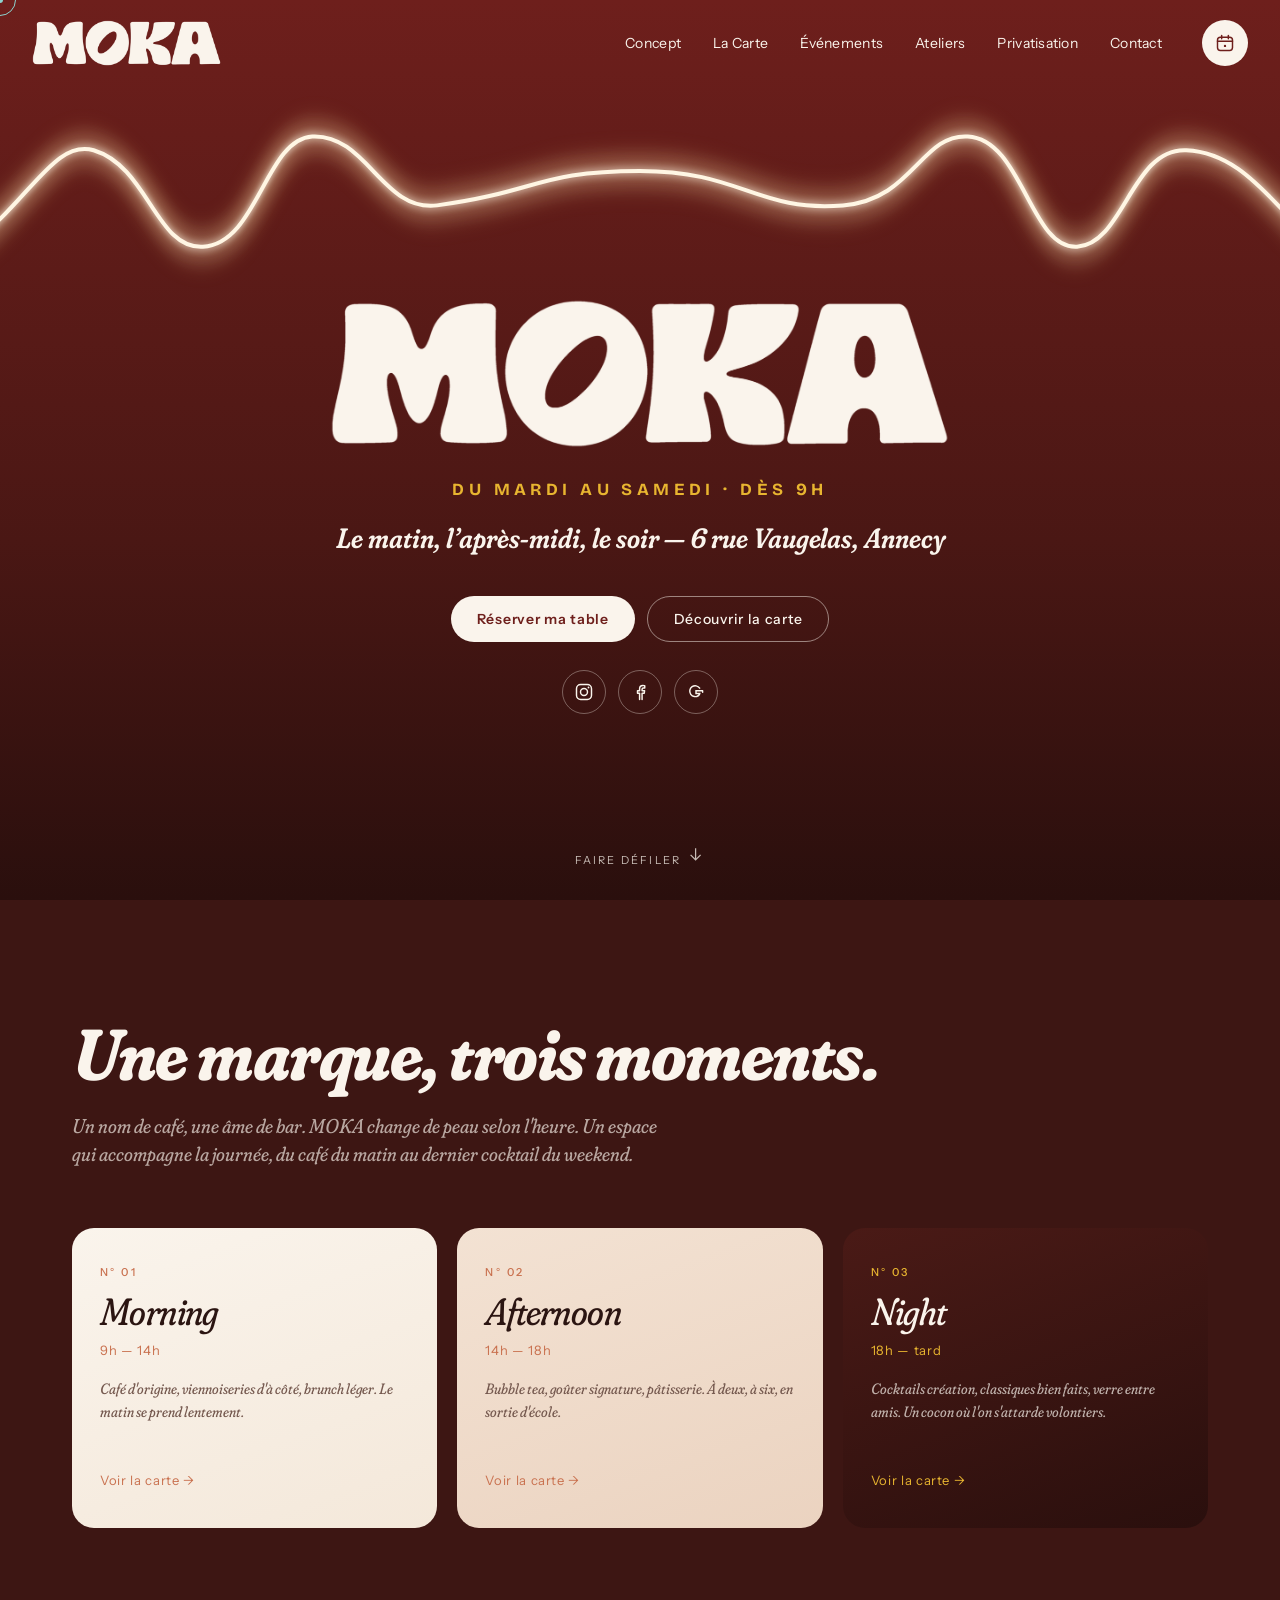
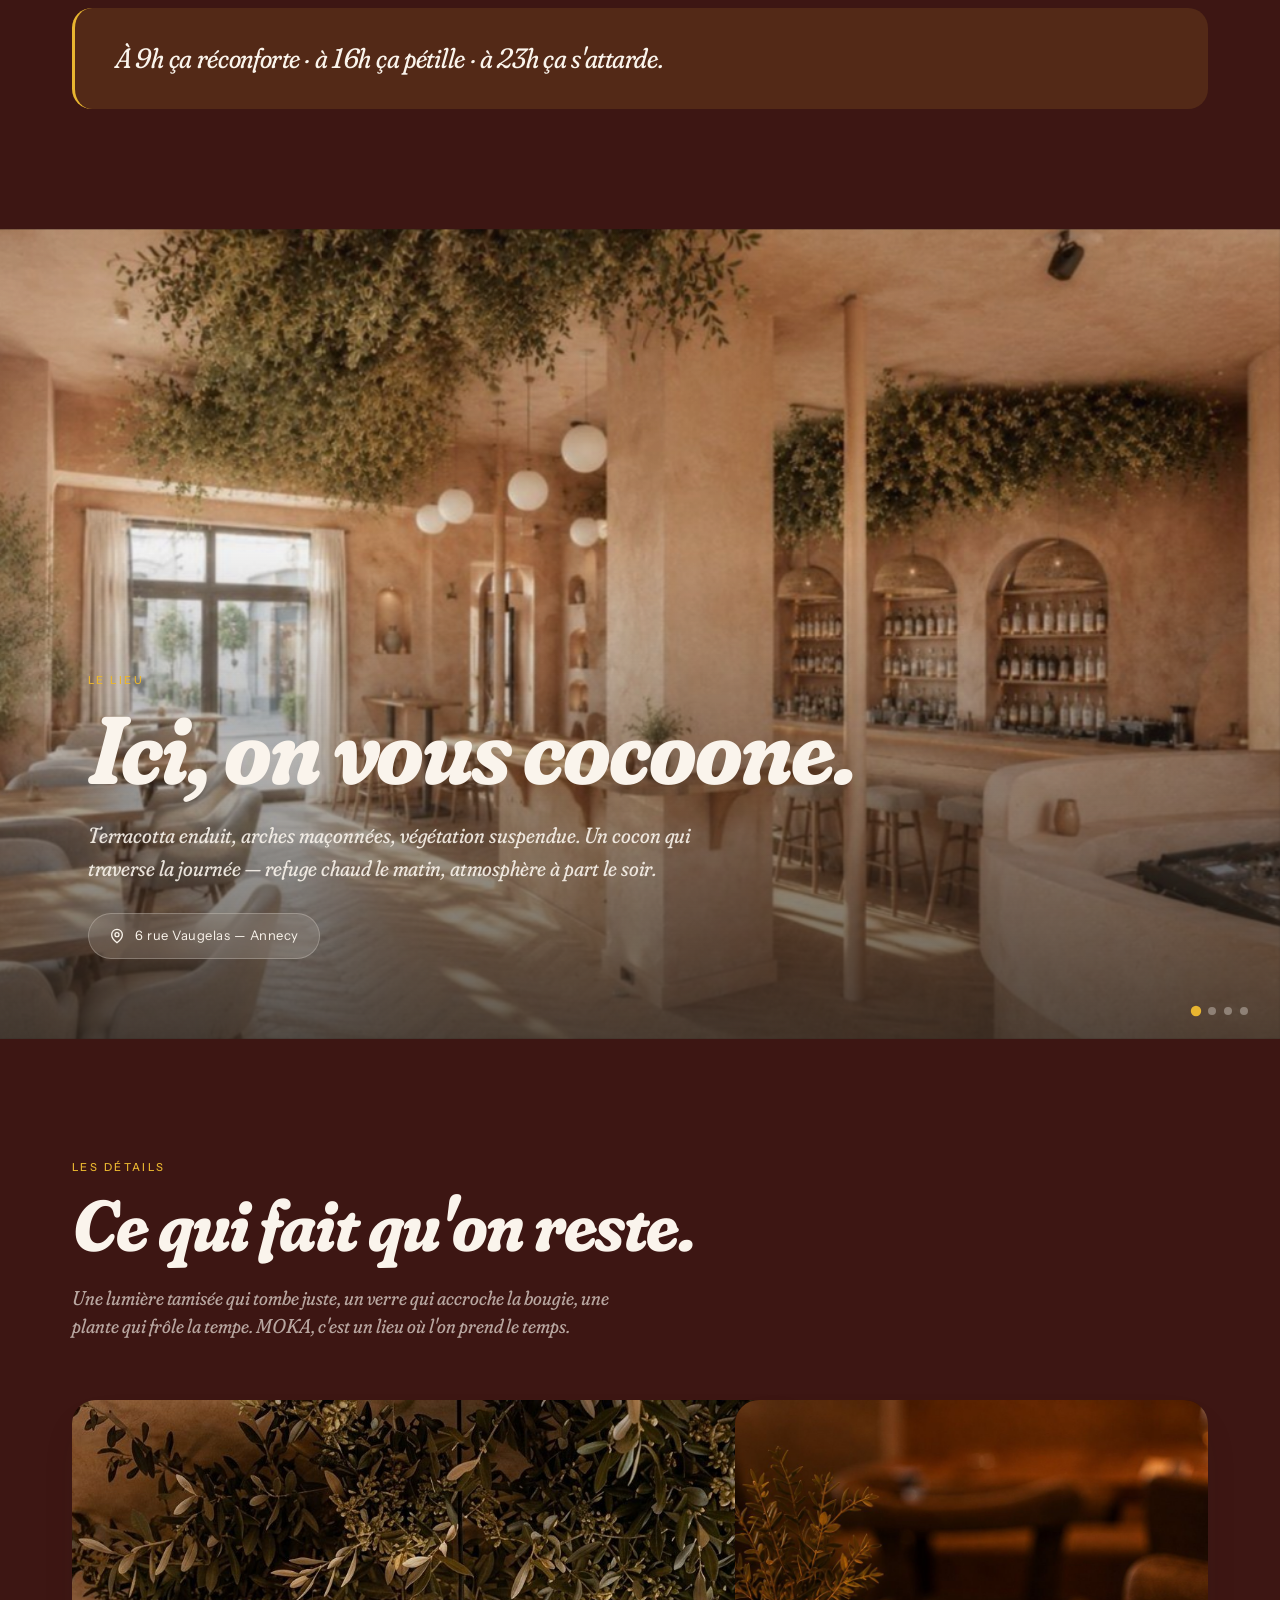
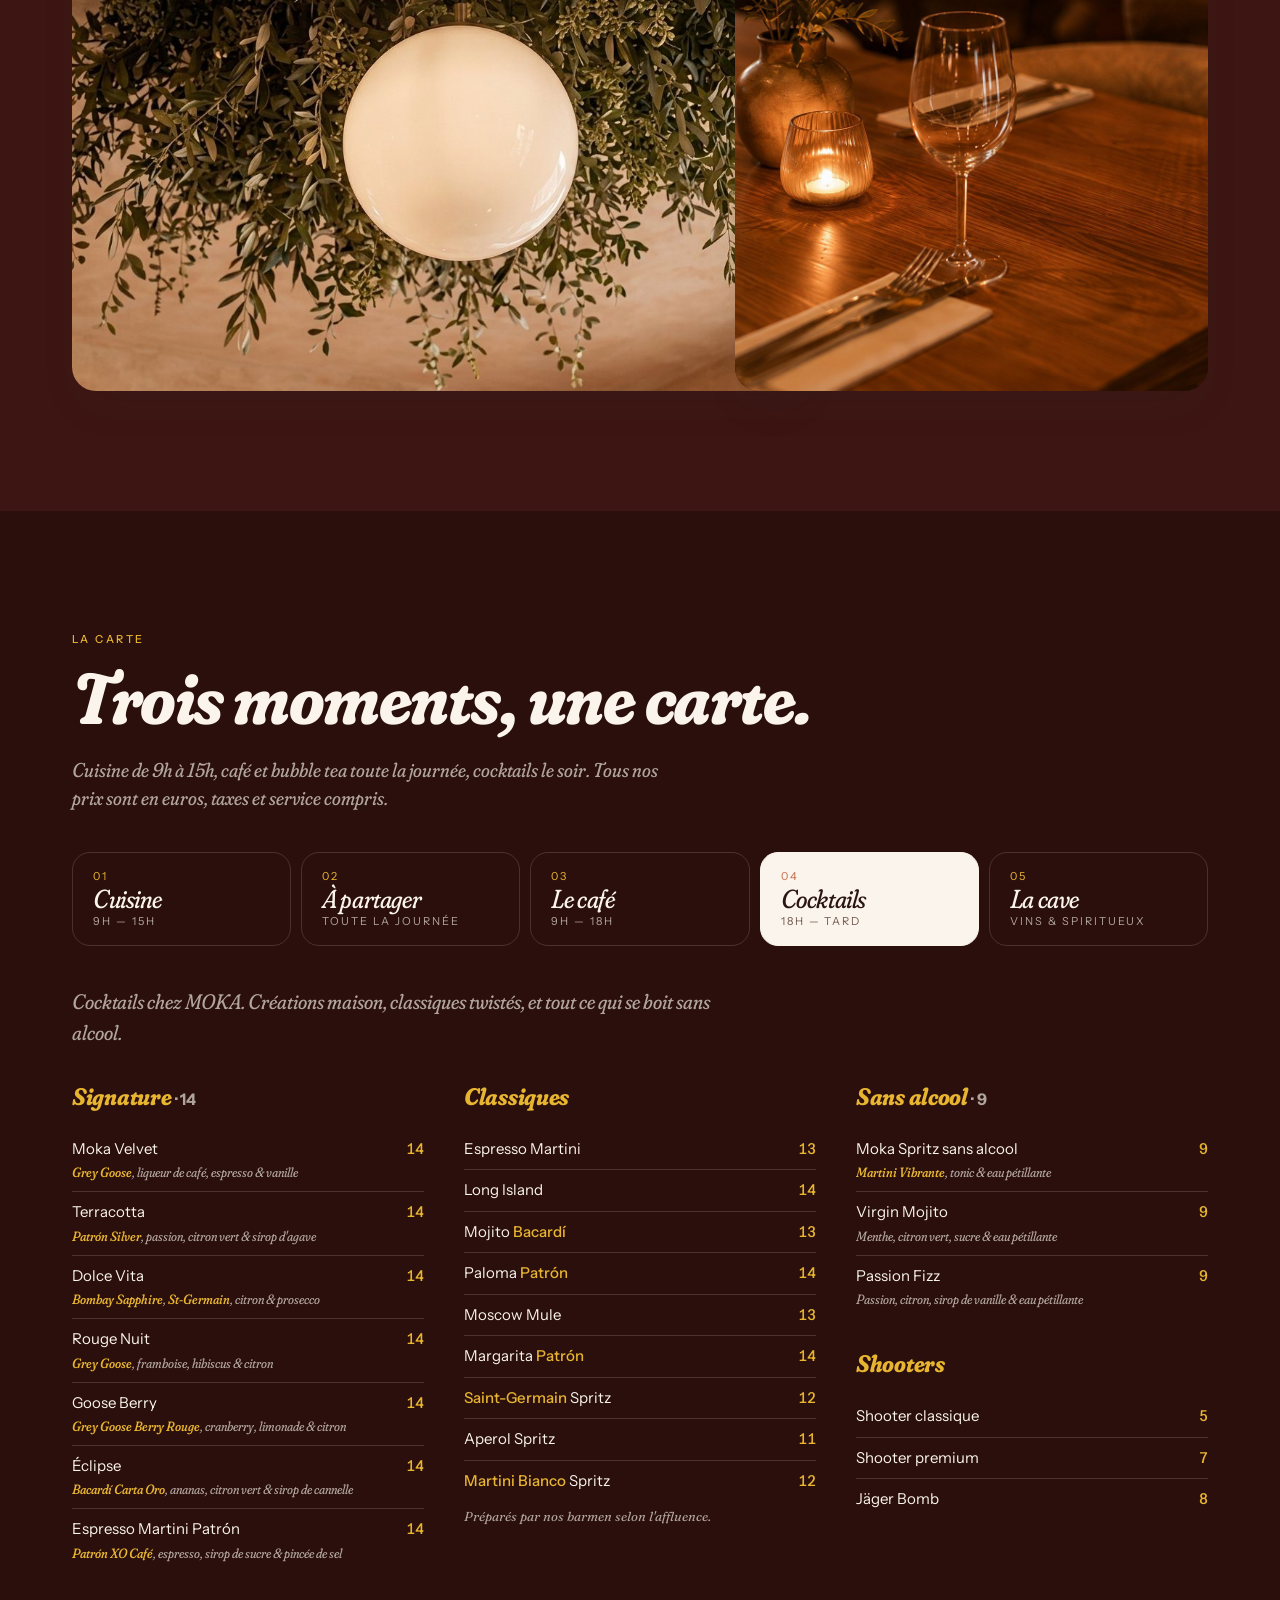
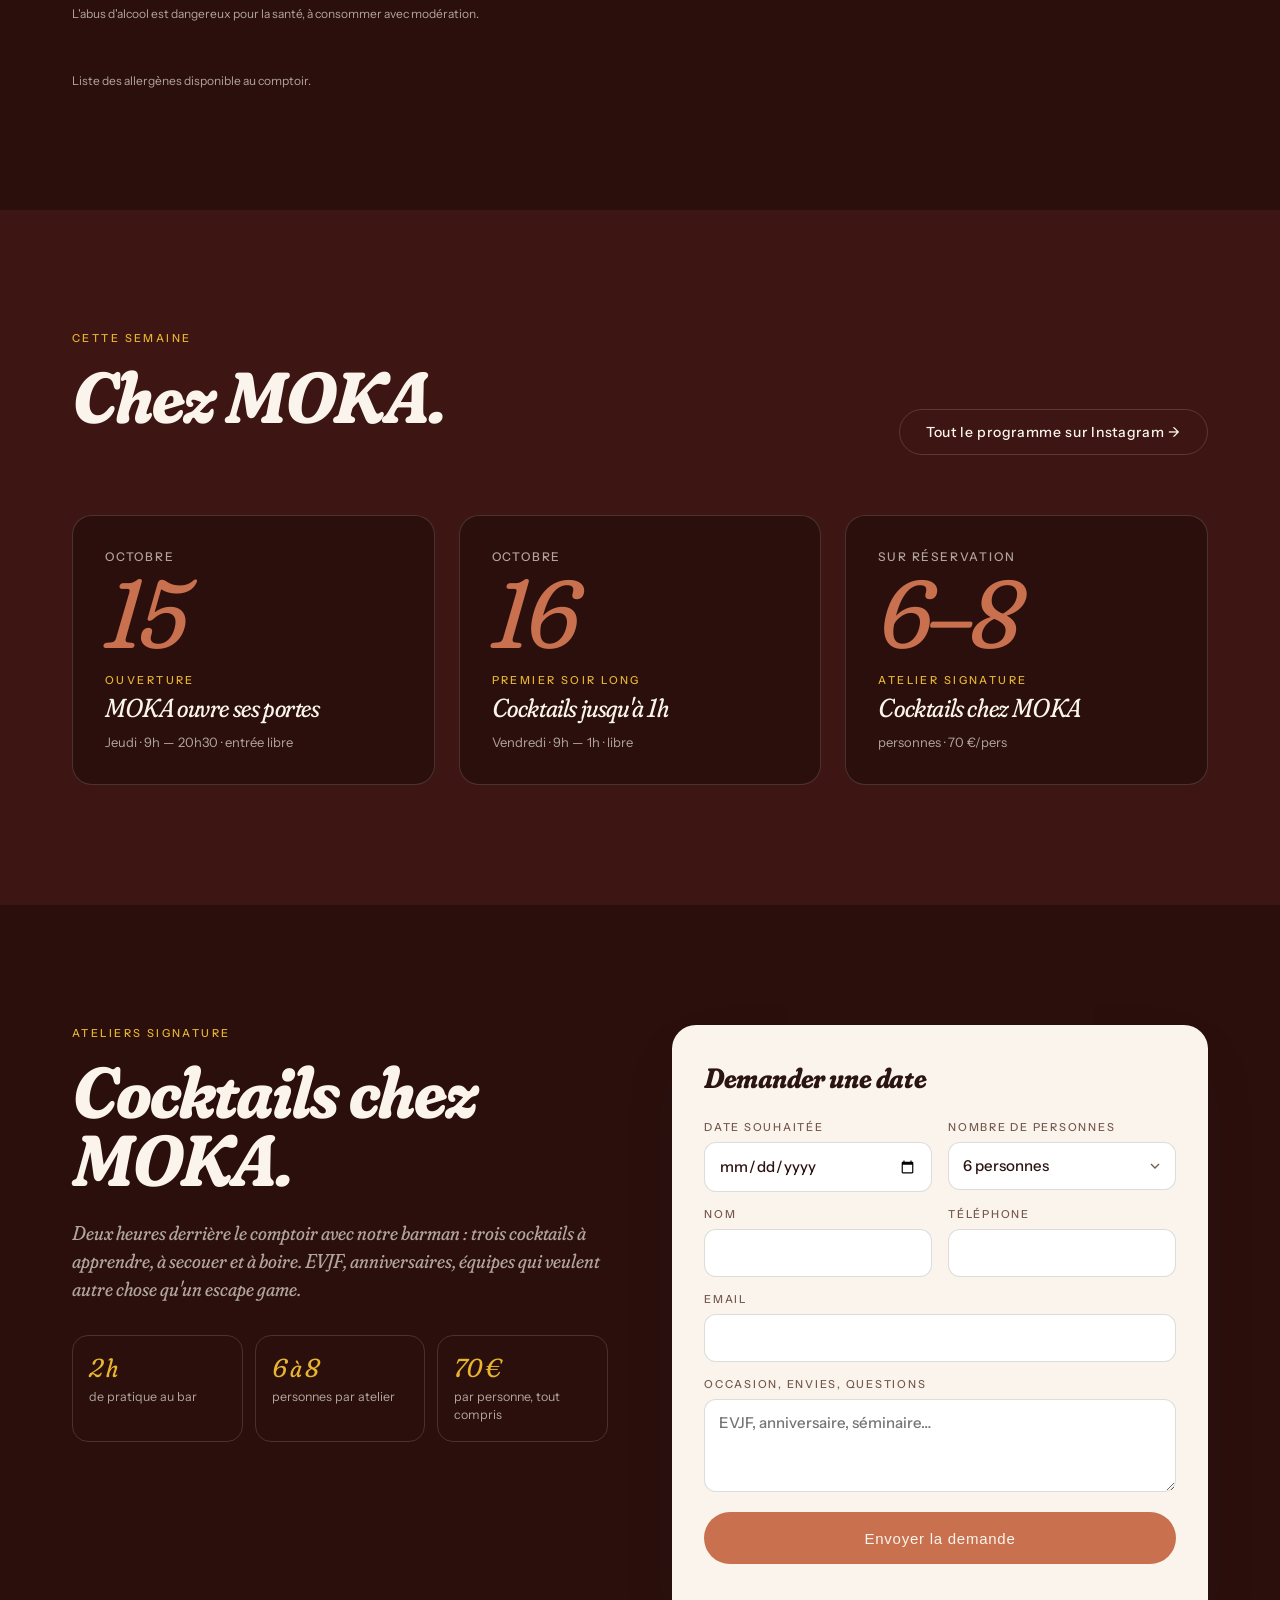
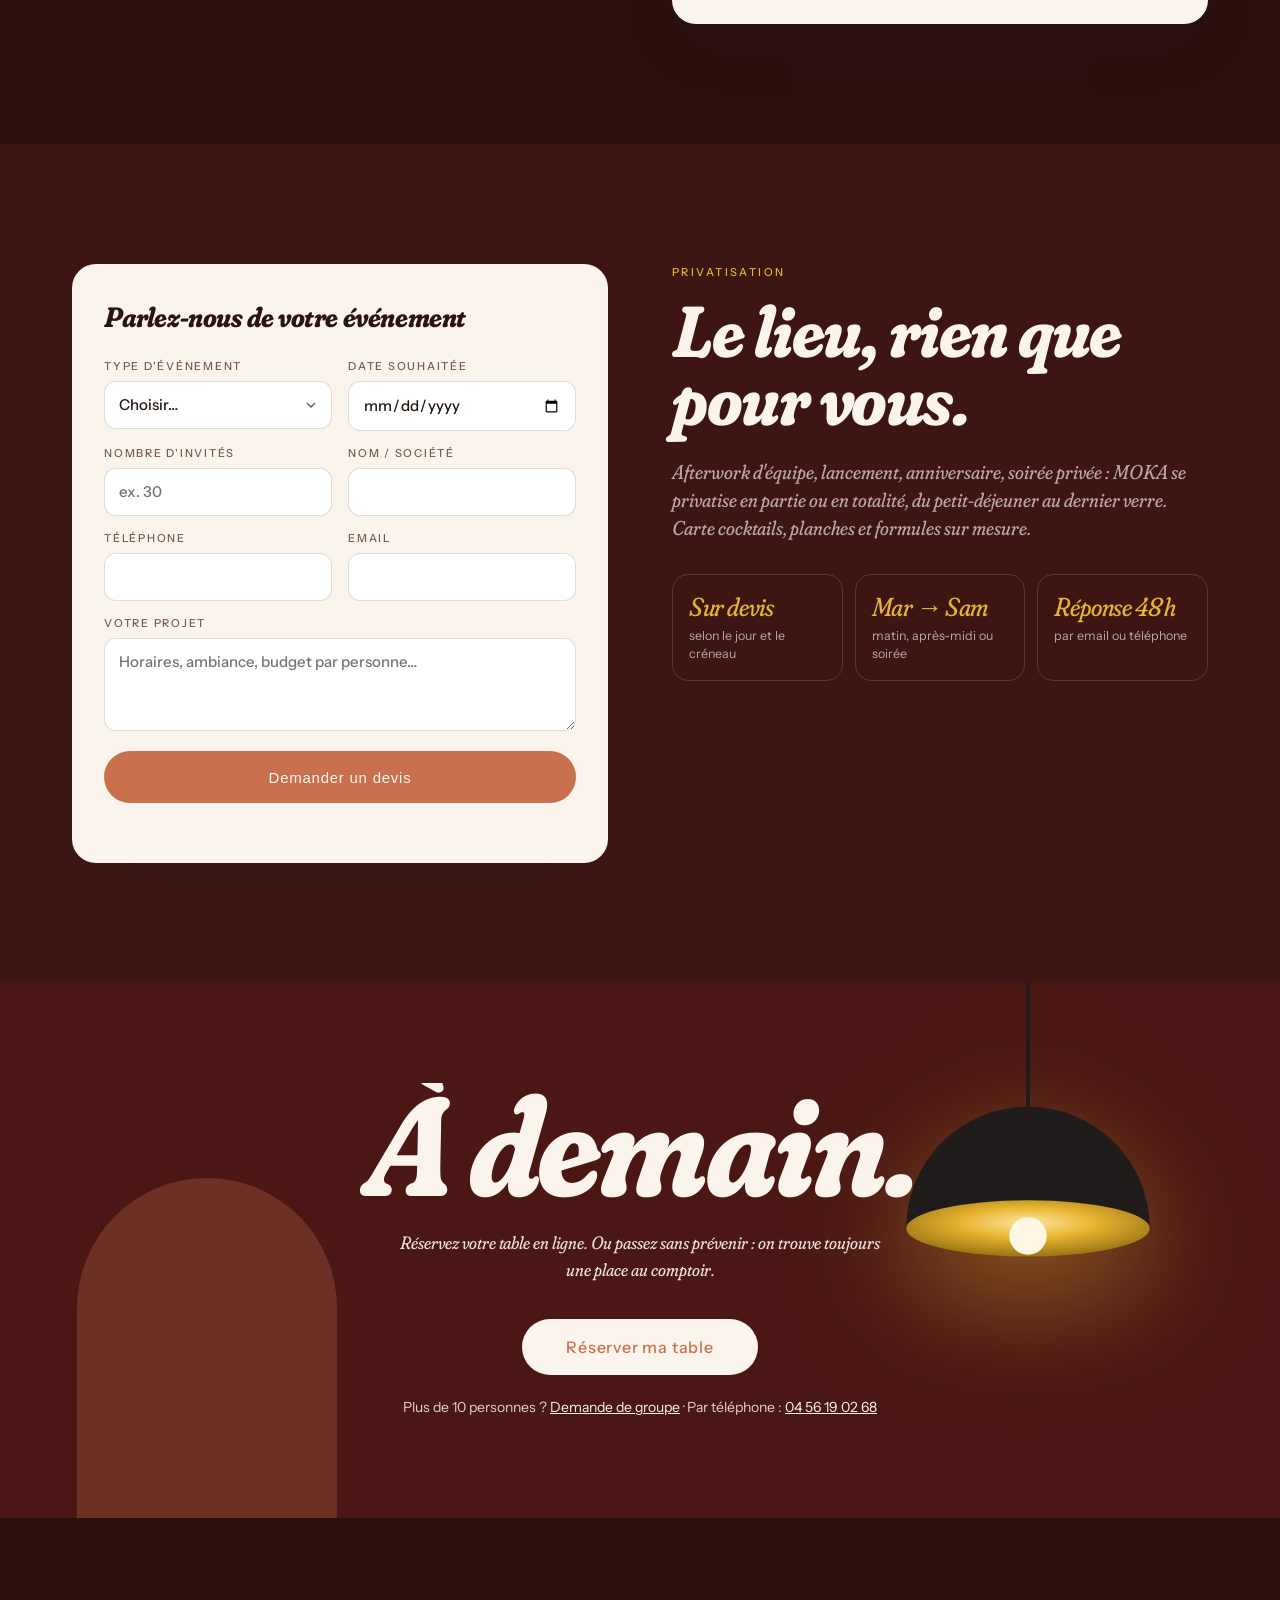
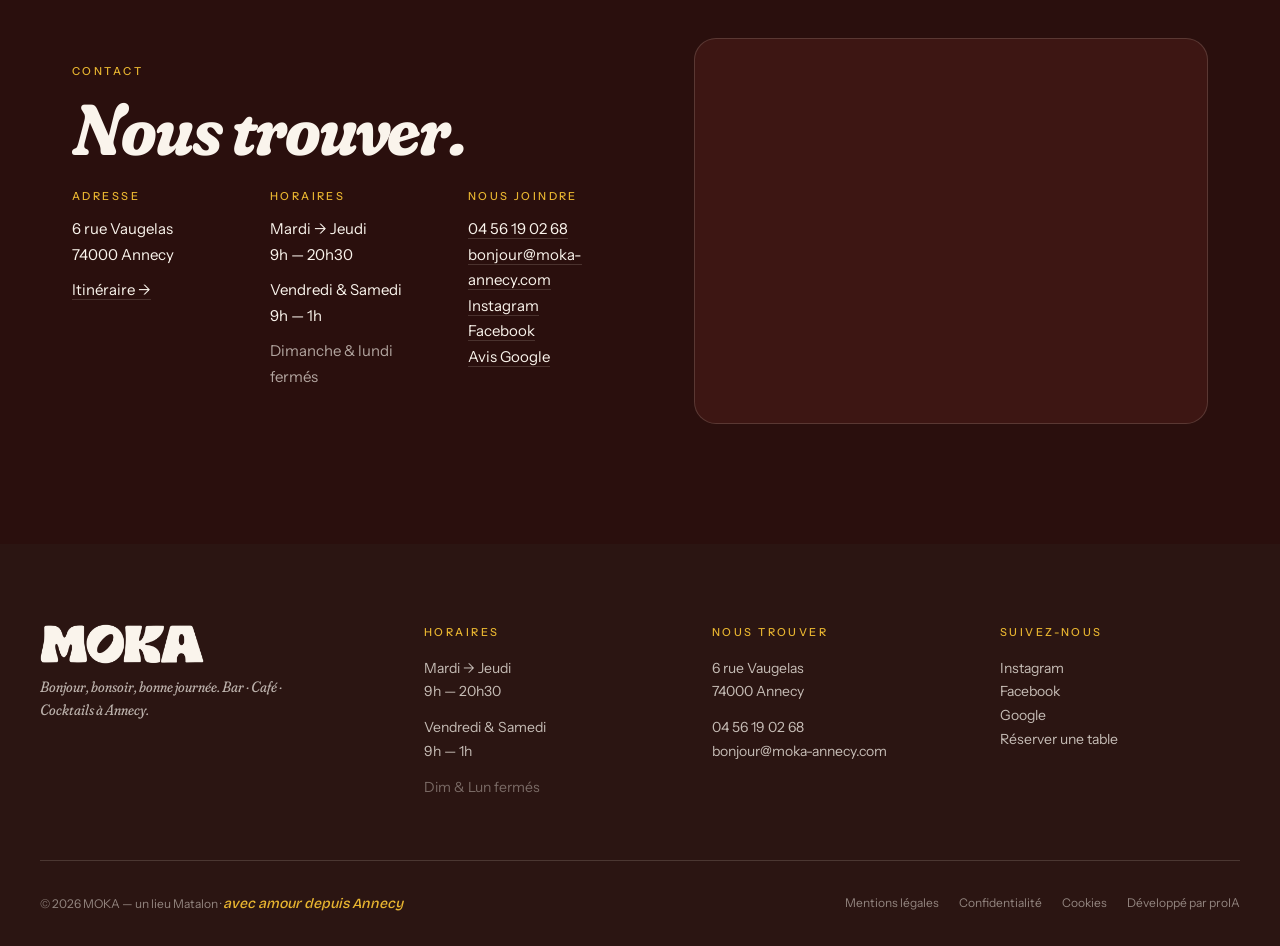
==== commit 633d352a: "Carte définitive sur le site : cuisine, à partager, café, cocktails, cave - Section Carte refaite à " ====
--- a/index.html
+++ b/index.html
@@ -27,7 +27,7 @@
 /* Mode teasing jusqu'à l'ouverture : seule la home + newsletter + réseaux. Ajouter ?preview à l'URL pour voir le site complet. */
 (function(){var o=Date.parse('2026-10-15T00:00:00+02:00');if(Date.now()<o&&!/[?&]preview\b/.test(location.search))document.documentElement.classList.add('teaser');})();
 </script>
-<link rel="stylesheet" href="/assets/css/style.css?v=resa2">
+<link rel="stylesheet" href="/assets/css/style.css?v=carte6">
 <script type="application/ld+json">
 {"@context":"https://schema.org","@type":"CafeOrCoffeeShop","name":"MOKA","description":"Café le matin, goûter l'après-midi, cocktails le soir.","telephone":"+33456190268","address":{"@type":"PostalAddress","streetAddress":"6 rue Vaugelas","postalCode":"74000","addressLocality":"Annecy","addressCountry":"FR"},"openingHoursSpecification":[{"@type":"OpeningHoursSpecification","dayOfWeek":["Tuesday","Wednesday","Thursday"],"opens":"09:00","closes":"20:30"},{"@type":"OpeningHoursSpecification","dayOfWeek":["Friday","Saturday"],"opens":"09:00","closes":"01:00"}],"sameAs":["https://instagram.com/moka_annecy","https://www.facebook.com/profile.php?id=61595314552709","https://share.google/3S4rHN7YgjlPMRwj6"]}
 </script>
@@ -141,21 +141,21 @@
         <div class="name">Morning</div>
         <div class="time">9h — 14h</div>
         <div class="desc">Café d'origine, viennoiseries d'à côté, brunch léger. Le matin se prend lentement.</div>
-        <a href="#carte" class="arrow" data-carte-tab="morning" data-cursor-hover>Voir la carte →</a>
+        <a href="#carte" class="arrow" data-carte-tab="cuisine" data-cursor-hover>Voir la carte →</a>
       </div>
       <div class="moment-card afternoon reveal">
         <div class="num">N° 02</div>
         <div class="name">Afternoon</div>
         <div class="time">14h — 18h</div>
         <div class="desc">Bubble tea, goûter signature, pâtisserie. À deux, à six, en sortie d'école.</div>
-        <a href="#carte" class="arrow" data-carte-tab="afternoon" data-cursor-hover>Voir la carte →</a>
+        <a href="#carte" class="arrow" data-carte-tab="cafe" data-cursor-hover>Voir la carte →</a>
       </div>
       <div class="moment-card night reveal">
         <div class="num">N° 03</div>
         <div class="name">Night</div>
         <div class="time">18h — tard</div>
         <div class="desc">Cocktails création, classiques bien faits, verre entre amis. Un cocon où l'on s'attarde volontiers.</div>
-        <a href="#carte" class="arrow" data-carte-tab="night" data-cursor-hover>Voir la carte →</a>
+        <a href="#carte" class="arrow" data-carte-tab="soir" data-cursor-hover>Voir la carte →</a>
       </div>
     </div>
 
@@ -212,27 +212,102 @@
 <section id="carte" class="carte">
   <div class="section-container">
     <div class="carte-header reveal">
-      <div class="uppercase-label">La carte · Automne 2026</div>
+      <div class="uppercase-label">La carte</div>
       <h2 class="section-title" style="margin-top: 16px;">Trois moments, une carte.</h2>
-      <p class="section-intro">Café d'origine le matin, bubble tea et pâtisseries l'après-midi, cocktails le soir. Tous nos prix sont en euros, taxes et service compris.</p>
-    </div>
-
-    <div class="carte-tabs" role="tablist" aria-label="Moments de la carte">
-      <button role="tab" id="tab-morning" aria-controls="panel-morning" aria-selected="true" data-tab="morning" data-cursor-hover><span class="t-num">01</span>Morning<span class="t-time">9h — 14h</span></button>
-      <button role="tab" id="tab-afternoon" aria-controls="panel-afternoon" aria-selected="false" data-tab="afternoon" data-cursor-hover><span class="t-num">02</span>Afternoon<span class="t-time">14h — 18h</span></button>
-      <button role="tab" id="tab-night" aria-controls="panel-night" aria-selected="false" data-tab="night" data-cursor-hover><span class="t-num">03</span>Night<span class="t-time">18h — tard</span></button>
-      <button role="tab" id="tab-partage" aria-controls="panel-partage" aria-selected="false" data-tab="partage" data-cursor-hover><span class="t-num">04</span>À partager<span class="t-time">planches &amp; snacks</span></button>
-    </div>
-
-    <!-- MORNING -->
-    <div class="carte-panel" id="panel-morning" role="tabpanel" aria-labelledby="tab-morning">
-      <p class="carte-lead">Café d'origine, viennoiseries d'à côté, brunch léger. Le matin se prend lentement chez MOKA.</p>
+      <p class="section-intro">Cuisine de 9h à 15h, café et bubble tea toute la journée, cocktails le soir. Tous nos prix sont en euros, taxes et service compris.</p>
+    </div>
+
+    <div class="carte-tabs" role="tablist" aria-label="Rubriques de la carte">
+      <button role="tab" id="tab-cuisine" aria-controls="panel-cuisine" aria-selected="true" data-tab="cuisine" data-cursor-hover><span class="t-num">01</span>Cuisine<span class="t-time">9h — 15h</span></button>
+      <button role="tab" id="tab-partage" aria-controls="panel-partage" aria-selected="false" data-tab="partage" data-cursor-hover><span class="t-num">02</span>À partager<span class="t-time">toute la journée</span></button>
+      <button role="tab" id="tab-cafe" aria-controls="panel-cafe" aria-selected="false" data-tab="cafe" data-cursor-hover><span class="t-num">03</span>Le café<span class="t-time">9h — 18h</span></button>
+      <button role="tab" id="tab-soir" aria-controls="panel-soir" aria-selected="false" data-tab="soir" data-cursor-hover><span class="t-num">04</span>Cocktails<span class="t-time">18h — tard</span></button>
+      <button role="tab" id="tab-cave" aria-controls="panel-cave" aria-selected="false" data-tab="cave" data-cursor-hover><span class="t-num">05</span>La cave<span class="t-time">vins &amp; spiritueux</span></button>
+    </div>
+
+    <div class="carte-panel" id="panel-cuisine" role="tabpanel" aria-labelledby="tab-cuisine">
+      <p class="carte-lead">On déjeune ici sans regarder l'heure. Produits d'à côté, cuisine simple et bien faite.</p>
       <div class="carte-formules">
         <div class="formule">
-          <div class="f-lbl">Notre formule signature</div>
-          <div class="f-line"><span class="f-ttl">Brunch MOKA</span><span class="f-amt">16 €</span></div>
+          <div class="f-lbl">Notre formule brunch</div>
+          <div class="f-line"><span class="f-ttl">Brunch Moka</span><span class="f-amt">16 €</span></div>
           <p>Une boisson chaude, un jus pressé, une viennoiserie &amp; un bowl ou une tartine au choix.</p>
         </div>
+        <div class="formule">
+          <div class="f-lbl">Servi de 12h à 15h</div>
+          <div class="f-line"><span class="f-ttl">Déjeuner Moka</span><span class="f-amt">19 €</span></div>
+          <p>Une salade ou un chaud du midi, un dessert de la vitrine &amp; une boisson chaude.</p>
+        </div>
+      </div>
+      <div class="carte-grid">
+        <div class="menu-block">
+          <h3>Viennoiseries</h3>
+          <ul class="menu-list">
+            <li><span class="n">Croissant pur beurre</span><span class="p">2</span></li>
+            <li><span class="n">Pain au chocolat</span><span class="p">2,5</span></li>
+            <li><span class="n">Brioche tranchée</span><span class="p">4</span></li>
+          </ul>
+          <h3>Les œufs</h3>
+          <ul class="menu-list">
+            <li><span class="n">Egg muffin Moka<small>Muffin toasté, œuf poché, bacon grillé, cheddar affiné</small></span><span class="p">9,5</span></li>
+            <li><span class="n">Œufs pochés, saumon fumé<small>Deux œufs pochés, saumon fumé, crème d'aneth, pain de campagne</small></span><span class="p">14</span></li>
+          </ul>
+        </div>
+        <div class="menu-block">
+          <h3>Bowls &amp; tartines</h3>
+          <ul class="menu-list">
+            <li><span class="n">Granola bowl<small>Granola maison, yaourt brassé, fruits du moment, miel d'acacia</small></span><span class="p">9</span></li>
+            <li><span class="n">Avocado toast<small>Pain de campagne grillé, avocat, graines, citron, fleur de sel</small></span><span class="p">11</span></li>
+            <li><span class="n">Tartine ricotta-miel</span><span class="p">9</span></li>
+            <li><span class="n">Tartine saumon fumé</span><span class="p">13</span></li>
+          </ul>
+        </div>
+        <div class="menu-block">
+          <h3>Salades <em>· le midi</em></h3>
+          <ul class="menu-list">
+            <li><span class="n">César revisitée<small>Poulet fermier grillé, sucrine, parmesan, croûtons de focaccia</small></span><span class="p">15</span></li>
+            <li><span class="n">Salade du Lac<small>Truite fumée, avocat, quinoa, aneth, citron</small></span><span class="p">18</span></li>
+            <li><span class="n">Bowl végétal<small>Céréales, légumes de saison, houmous, graines torréfiées</small></span><span class="p">13</span></li>
+          </ul>
+        </div>
+        <div class="menu-block">
+          <h3>Les chauds du midi</h3>
+          <ul class="menu-list">
+            <li><span class="n">Croque-monsieur maison</span><span class="p">11</span></li>
+            <li><span class="n">Croque-madame</span><span class="p">13</span></li>
+            <li><span class="n">Quiche du jour, mesclun</span><span class="p">12</span></li>
+          </ul>
+        </div>
+      </div>
+      <p class="carte-legal">Nos plats sont préparés sur place et à la cuisine du Chardon d'Écosse.</p>
+    </div>
+    <div class="carte-panel" id="panel-partage" role="tabpanel" aria-labelledby="tab-partage" hidden>
+      <p class="carte-lead">Ça se partage au milieu de la table. Planches, petites assiettes, et ce qui sort de la vitrine.</p>
+      <div class="carte-grid carte-grid-2">
+        <div class="menu-block">
+          <h3>Planches <em>· pour deux</em></h3>
+          <ul class="menu-list">
+            <li><span class="n">Planche Moka<small>Charcuterie de Savoie, comté affiné, focaccia, olives, pickles maison</small></span><span class="p">22</span></li>
+            <li><span class="n">Planche Bergère<small>Trois fromages, confiture maison, noix, pain de campagne</small></span><span class="p">18</span></li>
+            <li><span class="n">Planche Mer<small>Saumon fumé, truite, terrine de poisson, focaccia, citron</small></span><span class="p">24</span></li>
+          </ul>
+        </div>
+        <div class="menu-block">
+          <h3>À l'unité</h3>
+          <ul class="menu-list">
+            <li><span class="n">Olives marinées maison</span><span class="p">5</span></li>
+            <li><span class="n">Houmous &amp; focaccia</span><span class="p">7</span></li>
+            <li><span class="n">Stracciatella, tomate, basilic</span><span class="p">11</span></li>
+            <li><span class="n">Tartare de bœuf au couteau<small>Servi avec ses condiments, à assaisonner soi-même</small></span><span class="p">16</span></li>
+          </ul>
+          <h3>La vitrine</h3>
+          <p class="menu-flat">Pâtisseries maison du jour, affichées au comptoir : cookies, cheesecake, carrot cake, banana bread, cinnamon rolls, brownie, financiers.</p>
+        </div>
+      </div>
+    </div>
+    <div class="carte-panel" id="panel-cafe" role="tabpanel" aria-labelledby="tab-cafe" hidden>
+      <p class="carte-lead">Ça se boit toute la journée. Café de spécialité le matin, bubble tea l'après-midi.</p>
+      <div class="carte-formules">
         <div class="formule">
           <div class="f-lbl">Notre formule express</div>
           <div class="f-line"><span class="f-ttl">French p'tit déj</span><span class="f-amt">7 €</span></div>
@@ -243,189 +318,235 @@
         <div class="menu-block">
           <h3>Cafés</h3>
           <ul class="menu-list">
-            <li><span class="n">Espresso</span><span class="p">2,5</span></li>
+            <li><span class="n">Espresso</span><span class="p">2</span></li>
+            <li><span class="n">Cortado</span><span class="p">2,5</span></li>
             <li><span class="n">Double espresso</span><span class="p">3,5</span></li>
-            <li><span class="n">Cortado</span><span class="p">3,5</span></li>
             <li><span class="n">Cappuccino</span><span class="p">4</span></li>
-            <li><span class="n">Flat white</span><span class="p">4,5</span></li>
+            <li><span class="n">Mocaccino</span><span class="p">5,5</span></li>
             <li><span class="n">Latte</span><span class="p">5</span></li>
-            <li><span class="n">Mocaccino</span><span class="p">5,5</span></li>
-          </ul>
-        </div>
-        <div class="menu-block">
+          </ul>
+          <p class="menu-note">Sirop +0,5 € : vanille, caramel, speculoos, noisette. Torréfaction de spécialité, extraite à la commande. Lait d'avoine, d'amande ou de soja sans supplément.</p>
           <h3>Latte créations</h3>
           <ul class="menu-list">
-            <li><span class="n">Chai latte maison</span><span class="p">5</span></li>
-            <li><span class="n">Golden latte</span><span class="p">5</span></li>
+            <li><span class="n">Chaï latte bio</span><span class="p">5</span></li>
             <li><span class="n">Matcha bio</span><span class="p">5,5</span></li>
             <li><span class="n">Chocolat chaud signature</span><span class="p">5</span></li>
           </ul>
-          <h3>Thés &amp; infusions</h3>
-          <ul class="menu-list">
-            <li><span class="n">Earl Grey, Gunpowder bio, Rooibos vanille, Remède de grand-mère</span><span class="p">4,5</span></li>
-          </ul>
-        </div>
-        <div class="menu-block">
-          <h3>Bowls &amp; tartines</h3>
-          <ul class="menu-list">
-            <li><span class="n">Granola bowl<small>Granola maison, yaourt brassé, fruits du moment, miel d'acacia</small></span><span class="p">9</span></li>
-            <li><span class="n">Avocado toast<small>Pain de campagne grillé, avocat, graines, citron, fleur de sel</small></span><span class="p">11</span></li>
-            <li><span class="n">Tartine ricotta-miel</span><span class="p">9</span></li>
-            <li><span class="n">Tartine saumon fumé</span><span class="p">13</span></li>
-          </ul>
-        </div>
-        <div class="menu-block">
+        </div>
+        <div class="menu-block">
+          <h3>Thés &amp; infusions <em>· 4,5</em></h3>
+          <p class="menu-flat">Earl Grey · Menthe · Fruits rouges · Sencha · Camomille</p>
+          <h3>Bubble tea <em>· 6,5</em></h3>
+          <p class="menu-flat">Classique · Matcha · Taro · Fraise</p>
+          <p class="menu-note">Lait d'avoine, perles popping, sirops maison +0,5</p>
           <h3>Jus &amp; boissons fraîches</h3>
           <ul class="menu-list">
             <li><span class="n">Orange pressée</span><span class="p">5</span></li>
-            <li><span class="n">Pomme</span><span class="p">4</span></li>
+            <li><span class="n">Pomme-poires des Vergers Tissot</span><span class="p">4</span></li>
             <li><span class="n">Carotte-pomme-gingembre</span><span class="p">6</span></li>
-            <li><span class="n">Smoothie du moment</span><span class="p">6</span></li>
-          </ul>
-          <h3>Viennoiseries</h3>
-          <ul class="menu-list">
-            <li><span class="n">Croissant pur beurre</span><span class="p">2</span></li>
-            <li><span class="n">Pain au chocolat</span><span class="p">2,2</span></li>
-            <li><span class="n">Brioche tranchée</span><span class="p">4</span></li>
-          </ul>
-        </div>
-      </div>
-    </div>
-
-    <!-- AFTERNOON -->
-    <div class="carte-panel" id="panel-afternoon" role="tabpanel" aria-labelledby="tab-afternoon" hidden>
-      <p class="carte-lead">L'heure du bubble tea, du goûter signature et de la pâtisserie. À deux, à six, en sortie d'école ou en pause shopping.</p>
-      <div class="carte-formules">
-        <div class="formule">
-          <div class="f-lbl">Notre formule</div>
-          <div class="f-line"><span class="f-ttl">Afternoon Tea</span><span class="f-amt">14 €</span></div>
-          <p>Un thé d'exception, une boisson fraîche &amp; trois mignardises de la vitrine.</p>
-        </div>
-      </div>
+            <li><span class="n">Limonade hibiscus</span><span class="p">5,5</span></li>
+          </ul>
+        </div>
+        <div class="menu-block">
+          <h3>Glacés</h3>
+          <ul class="menu-list">
+            <li><span class="n">Smoothie Tropical, Forest, Green</span><span class="p">6,5</span></li>
+            <li><span class="n">Iced latte, iced chaï, iced matcha</span><span class="p">5,5</span></li>
+            <li><span class="n">Moka iced tea maison</span><span class="p">5,5</span></li>
+          </ul>
+          <h3>Softs &amp; eaux</h3>
+          <ul class="menu-list">
+            <li><span class="n">Coca-Cola, Coca Zero</span><span class="p">4,5</span></li>
+            <li><span class="n">Limonade</span><span class="p">4,5</span></li>
+            <li><span class="n">Ginger beer</span><span class="p">4,5</span></li>
+            <li><span class="n">Fuze Tea</span><span class="p">4,5</span></li>
+            <li><span class="n">Badoit</span><span class="p">4</span></li>
+            <li><span class="n">Evian</span><span class="p">4</span></li>
+            <li><span class="n">Red Bull</span><span class="p">6</span></li>
+          </ul>
+        </div>
+      </div>
+    </div>
+    <div class="carte-panel carte-panel-night" id="panel-soir" role="tabpanel" aria-labelledby="tab-soir" hidden>
+      <p class="carte-lead">Cocktails chez MOKA. Créations maison, classiques twistés, et tout ce qui se boit sans alcool.</p>
       <div class="carte-grid">
         <div class="menu-block">
-          <h3>Bubble tea <em>· 6,5</em></h3>
-          <ul class="menu-list">
-            <li><span class="n">Classique · Matcha · Taro · Fraise<small>Lait d'avoine, perles popping, sirops maison +0,5</small></span><span class="p">6,5</span></li>
-          </ul>
-          <h3>Smoothies &amp; glacés</h3>
-          <ul class="menu-list">
-            <li><span class="n">Tropical, Forest, Green</span><span class="p">6,5</span></li>
-            <li><span class="n">Iced latte, Iced matcha</span><span class="p">5,5</span></li>
-            <li><span class="n">Limonade hibiscus</span><span class="p">5,5</span></li>
-          </ul>
-        </div>
-        <div class="menu-block">
-          <h3>Goûters salés</h3>
-          <ul class="menu-list">
-            <li><span class="n">Focaccia tomate-mozza</span><span class="p">8</span></li>
-            <li><span class="n">Croque-monsieur maison<small>Pain de campagne toasté, jambon, comté</small></span><span class="p">11</span></li>
-            <li><span class="n">Quiche du jour</span><span class="p">9</span></li>
-          </ul>
-        </div>
-        <div class="menu-block">
-          <h3>La pâtisserie</h3>
-          <ul class="menu-list">
-            <li><span class="n">Cookie chocolat noir</span><span class="p">3,5</span></li>
-            <li><span class="n">Brownie chocolat-pécan</span><span class="p">4,5</span></li>
-            <li><span class="n">Cheesecake citron</span><span class="p">5,5</span></li>
-            <li><span class="n">Carrot cake</span><span class="p">5,5</span></li>
-            <li><span class="n">Banana bread</span><span class="p">4,5</span></li>
-            <li><span class="n">Cinnamon roll</span><span class="p">4,5</span></li>
-            <li><span class="n">Financier amande</span><span class="p">2,5</span></li>
-          </ul>
-        </div>
-      </div>
-    </div>
-
-    <!-- NIGHT -->
-    <div class="carte-panel carte-panel-night" id="panel-night" role="tabpanel" aria-labelledby="tab-night" hidden>
-      <p class="carte-lead">Afterwork en semaine, bar le vendredi et le samedi. Cocktails création, classiques bien faits, un cocon où l'on s'attarde.</p>
+          <h3>Signature <em>· 14</em></h3>
+          <ul class="menu-list">
+            <li><span class="n">Moka Velvet<small><b>Grey Goose</b>, liqueur de café, espresso &amp; vanille</small></span><span class="p">14</span></li>
+            <li><span class="n">Terracotta<small><b>Patrón Silver</b>, passion, citron vert &amp; sirop d'agave</small></span><span class="p">14</span></li>
+            <li><span class="n">Dolce Vita<small><b>Bombay Sapphire</b>, <b>St-Germain</b>, citron &amp; prosecco</small></span><span class="p">14</span></li>
+            <li><span class="n">Rouge Nuit<small><b>Grey Goose</b>, framboise, hibiscus &amp; citron</small></span><span class="p">14</span></li>
+            <li><span class="n">Goose Berry<small><b>Grey Goose Berry Rouge</b>, cranberry, limonade &amp; citron</small></span><span class="p">14</span></li>
+            <li><span class="n">Éclipse<small><b>Bacardí Carta Oro</b>, ananas, citron vert &amp; sirop de cannelle</small></span><span class="p">14</span></li>
+            <li><span class="n">Espresso Martini Patrón<small><b>Patrón XO Café</b>, espresso, sirop de sucre &amp; pincée de sel</small></span><span class="p">14</span></li>
+          </ul>
+        </div>
+        <div class="menu-block">
+          <h3>Classiques</h3>
+          <ul class="menu-list">
+            <li><span class="n">Espresso Martini</span><span class="p">13</span></li>
+            <li><span class="n">Long Island</span><span class="p">14</span></li>
+            <li><span class="n">Mojito <b>Bacardí</b></span><span class="p">13</span></li>
+            <li><span class="n">Paloma <b>Patrón</b></span><span class="p">14</span></li>
+            <li><span class="n">Moscow Mule</span><span class="p">13</span></li>
+            <li><span class="n">Margarita <b>Patrón</b></span><span class="p">14</span></li>
+            <li><span class="n"><b>Saint-Germain</b> Spritz</span><span class="p">12</span></li>
+            <li><span class="n">Aperol Spritz</span><span class="p">11</span></li>
+            <li><span class="n"><b>Martini Bianco</b> Spritz</span><span class="p">12</span></li>
+          </ul>
+          <p class="menu-note">Préparés par nos barmen selon l'affluence.</p>
+        </div>
+        <div class="menu-block">
+          <h3>Sans alcool <em>· 9</em></h3>
+          <ul class="menu-list">
+            <li><span class="n">Moka Spritz sans alcool<small><b>Martini Vibrante</b>, tonic &amp; eau pétillante</small></span><span class="p">9</span></li>
+            <li><span class="n">Virgin Mojito<small>Menthe, citron vert, sucre &amp; eau pétillante</small></span><span class="p">9</span></li>
+            <li><span class="n">Passion Fizz<small>Passion, citron, sirop de vanille &amp; eau pétillante</small></span><span class="p">9</span></li>
+          </ul>
+          <h3>Shooters</h3>
+          <ul class="menu-list">
+            <li><span class="n">Shooter classique</span><span class="p">5</span></li>
+            <li><span class="n">Shooter premium</span><span class="p">7</span></li>
+            <li><span class="n">Jäger Bomb</span><span class="p">8</span></li>
+          </ul>
+        </div>
+      </div>
+      <p class="carte-legal">L'abus d'alcool est dangereux pour la santé, à consommer avec modération.</p>
+    </div>
+    <div class="carte-panel carte-panel-night" id="panel-cave" role="tabpanel" aria-labelledby="tab-cave" hidden>
+      <p class="carte-lead">Ce qu’on garde derrière le bar. Bières, vins &amp; bulles, spiritueux au verre ou à la bouteille pour la table.</p>
       <div class="carte-grid">
         <div class="menu-block">
-          <h3>Cocktails signature <em>· 13</em></h3>
-          <ul class="menu-list">
-            <li><span class="n">MOKA Spritz<small><b>St-Germain</b>, prosecco, sureau maison, écorce d'orange</small></span><span class="p">13</span></li>
-            <li><span class="n">Golden Hour<small>Bourbon, abricot, citron, miel, romarin brûlé</small></span><span class="p">13</span></li>
-            <li><span class="n">Disco Sour<small><b>Patrón Silver</b>, citron vert, hibiscus, blanc d'œuf</small></span><span class="p">13</span></li>
-            <li><span class="n">Le Refuge<small><b>Bombay Sapphire</b>, camomille infusée, citron, tonic</small></span><span class="p">13</span></li>
-            <li><span class="n">Café MOKA<small><b>Grey Goose</b>, liqueur de café, espresso maison</small></span><span class="p">13</span></li>
-            <li><span class="n">Perles &amp; Rhum<small><b>Bacardí Carta Blanca</b>, fraise, citron vert, perles popping</small></span><span class="p">13</span></li>
-          </ul>
-        </div>
-        <div class="menu-block">
-          <div class="encart-spritz">
-            <div class="encart-title">Les spritz · <span>St-Germain</span></div>
-            <ul class="menu-list dotted">
-              <li><span class="n">St-Germain Spritz</span><span class="p">13</span></li>
-              <li><span class="n">Italicus Spritz</span><span class="p">14</span></li>
-              <li><span class="n">Limoncello Spritz</span><span class="p">12</span></li>
-              <li><span class="n">Martini Bianco Spritz</span><span class="p">12</span></li>
-              <li><span class="n">Spritz Aperol</span><span class="p">12</span></li>
-              <li><span class="n">Virgin Martini Spritz</span><span class="p">9</span></li>
-            </ul>
-            <p class="encart-cap">Le St-Germain Spritz, c'est notre MOKA Spritz. Servi au verre à vin, glace pilée, écorce d'orange.</p>
-          </div>
-          <h3>Mocktails <em>· 9</em></h3>
-          <ul class="menu-list">
-            <li><span class="n">Sundown<small><b>Martini Vibrante</b>, pamplemousse, soda</small></span><span class="p">9</span></li>
-            <li><span class="n">Garden<small><b>Martini Floréale</b>, tonic, concombre</small></span><span class="p">9</span></li>
-          </ul>
-          <p class="menu-note">Sans alcool, à boire toute la soirée.</p>
-        </div>
-        <div class="menu-block">
-          <h3>Les classiques <em>· 12</em></h3>
-          <ul class="menu-list">
-            <li><span class="n">Negroni</span><span class="p">12</span></li>
-            <li><span class="n">Margarita <b>Patrón</b></span><span class="p">12</span></li>
-            <li><span class="n">Old Fashioned</span><span class="p">12</span></li>
-            <li><span class="n">Gin Tonic <b>Bombay</b></span><span class="p">12</span></li>
-            <li><span class="n">Mojito <b>Bacardí</b></span><span class="p">12</span></li>
-            <li><span class="n">Daiquiri <b>Bacardí</b></span><span class="p">12</span></li>
-            <li><span class="n">Moscow Mule <b>Grey Goose</b></span><span class="p">13</span></li>
-          </ul>
-        </div>
-        <div class="menu-block">
-          <h3>Vins</h3>
-          <ul class="menu-list">
-            <li><span class="n">Notre sélection au verre · 12 cl<small>3 blancs, 3 rouges, 1 rosé, 1 pétillant</small></span><span class="p">6 — 9</span></li>
-            <li><span class="n">À la bouteille</span><span class="p">28 — 65</span></li>
-          </ul>
-          <h3>Bières</h3>
-          <ul class="menu-list">
-            <li><span class="n">Funambules Hazy IPA · 25 / 50 cl</span><span class="p">5 / 8,5</span></li>
-            <li><span class="n">Blonde de la Cour · 25 / 50 cl</span><span class="p">4,5 / 7,5</span></li>
-            <li><span class="n">Artisanales en bouteille</span><span class="p">5,5 — 7</span></li>
-          </ul>
-        </div>
-      </div>
-    </div>
-
-    <!-- À PARTAGER -->
-    <div class="carte-panel" id="panel-partage" role="tabpanel" aria-labelledby="tab-partage" hidden>
-      <p class="carte-lead">Planches et snacks pour accompagner le verre, dès l'afterwork.</p>
-      <div class="carte-grid carte-grid-2">
-        <div class="menu-block">
-          <h3>Planches <em>· pour deux</em></h3>
-          <ul class="menu-list">
-            <li><span class="n">Planche MOKA<small>Charcuterie de Savoie, comté affiné, focaccia, olives, pickles maison</small></span><span class="p">22</span></li>
-            <li><span class="n">Planche Bergère<small>Trois fromages, confiture maison, noix, pain de campagne</small></span><span class="p">18</span></li>
-            <li><span class="n">Planche Mer<small>Saumon fumé, truite, terrine de poisson, focaccia, citron</small></span><span class="p">24</span></li>
-          </ul>
-        </div>
-        <div class="menu-block">
-          <h3>À l'unité</h3>
-          <ul class="menu-list">
-            <li><span class="n">Olives marinées maison</span><span class="p">5</span></li>
-            <li><span class="n">Houmous &amp; focaccia</span><span class="p">7</span></li>
-            <li><span class="n">Stracciatella, tomate, basilic</span><span class="p">11</span></li>
-            <li><span class="n">Tartare de bœuf au couteau<small>Servi avec ses condiments, à assaisonner soi-même</small></span><span class="p">14</span></li>
-          </ul>
-        </div>
-      </div>
-    </div>
-
-    <p class="carte-legal">Prix en euros, taxes et service compris. L'abus d'alcool est dangereux pour la santé, à consommer avec modération. Liste des allergènes disponible au comptoir.</p>
+          <h3>Bières <em>· 25 / 50 cl</em></h3>
+          <ul class="menu-list">
+            <li><span class="n">Pression blonde</span><span class="p">4,8 / 9</span></li>
+            <li><span class="n">Pression blanche</span><span class="p">5 / 9,5</span></li>
+            <li><span class="n">Pression IPA</span><span class="p">6 / 11</span></li>
+            <li><span class="n">Bière du moment</span><span class="p">6,5 / 12</span></li>
+            <li><span class="n">Corona</span><span class="p">7</span></li>
+          </ul>
+          <p class="menu-note">Pressions : sélection tournante.</p>
+          <h3>Champagne &amp; bulles <em>· à la coupe</em></h3>
+          <ul class="menu-list">
+            <li><span class="n">Laurent Perrier</span><span class="p">12</span></li>
+            <li><span class="n">Laurent Perrier Rosé</span><span class="p">14</span></li>
+            <li><span class="n">Prosecco</span><span class="p">8</span></li>
+          </ul>
+        </div>
+        <div class="menu-block">
+          <h3>Vin blanc <em>· 12 cl / btl</em></h3>
+          <ul class="menu-list">
+            <li><span class="n">Chardonnay — <b>Paul Mas</b></span><span class="p">7 / 38</span></li>
+            <li><span class="n">Chignin-Bergeron Les Amandiers</span><span class="p">9 / 42</span></li>
+            <li><span class="n">Chambre d'Amour — <b>moelleux</b></span><span class="p">8 / 40</span></li>
+          </ul>
+          <h3>Vin rosé <em>· 12 cl / btl</em></h3>
+          <ul class="menu-list">
+            <li><span class="n">Kairos — Provence</span><span class="p">6 / 40</span></li>
+          </ul>
+          <h3>Vin rouge <em>· 12 cl / btl</em></h3>
+          <ul class="menu-list">
+            <li><span class="n">Syrahvissante — <b>Louis Chèze</b></span><span class="p">7 / 38</span></li>
+            <li><span class="n">Le Grand Marrenon</span><span class="p">8 / 42</span></li>
+            <li><span class="n">Pinot Noir de Bourgogne</span><span class="p">9 / 45</span></li>
+          </ul>
+        </div>
+        <div class="menu-block">
+          <h3>Spiritueux au verre</h3>
+          <p class="menu-flat">Servis secs, sur glace ou allongés.</p>
+          <h3>Whisky</h3>
+          <ul class="menu-list">
+            <li><span class="n">Clan Campbell</span><span class="p">10</span></li>
+            <li><span class="n">Jack Daniel's</span><span class="p">12</span></li>
+            <li><span class="n">Lagavulin 16 ans</span><span class="p">15</span></li>
+          </ul>
+          <h3>Gin</h3>
+          <ul class="menu-list">
+            <li><span class="n">Bombay Sapphire</span><span class="p">10</span></li>
+            <li><span class="n">Hendrick's</span><span class="p">12</span></li>
+            <li><span class="n">Roku</span><span class="p">13</span></li>
+            <li><span class="n">Gin Mare</span><span class="p">14</span></li>
+            <li><span class="n">Citadelle</span><span class="p">14</span></li>
+          </ul>
+          <h3>Vodka</h3>
+          <ul class="menu-list">
+            <li><span class="n">Eristoff</span><span class="p">10</span></li>
+          </ul>
+          <p class="menu-note">Vodka-Red Bull : +1 €. La Grey Goose et la Grey Goose Berry Rouge sont servies en cocktail et en bouteille.</p>
+          <h3>Téquila</h3>
+          <ul class="menu-list">
+            <li><span class="n">Cazadores Blanco</span><span class="p">10</span></li>
+            <li><span class="n">Don Julio Reposado</span><span class="p">12</span></li>
+            <li><span class="n">Patrón Silver</span><span class="p">13</span></li>
+          </ul>
+        </div>
+        <div class="menu-block">
+          <h3>Rhum</h3>
+          <ul class="menu-list">
+            <li><span class="n">Bacardí Carta Blanca</span><span class="p">10</span></li>
+            <li><span class="n">Havana Club 7 ans</span><span class="p">10</span></li>
+            <li><span class="n">Diplomático Reserva</span><span class="p">12</span></li>
+            <li><span class="n">Don Papa</span><span class="p">12</span></li>
+            <li><span class="n">Zacapa 23</span><span class="p">14</span></li>
+            <li><span class="n">Santa Teresa 1796</span><span class="p">14</span></li>
+          </ul>
+          <h3>Cognac</h3>
+          <ul class="menu-list">
+            <li><span class="n">Hennessy VS</span><span class="p">13</span></li>
+          </ul>
+          <h3>Digestifs <em>· 10</em></h3>
+          <p class="menu-flat">Baileys · Limoncello · Génépi · Chartreuse verte · Chartreuse jaune · Get 27 · Menthe pastille</p>
+        </div>
+        <div class="menu-block">
+          <h3>À la bouteille · Champagne</h3>
+          <ul class="menu-list">
+            <li><span class="n">Laurent Perrier Brut</span><span class="p">85</span></li>
+            <li><span class="n">Laurent Perrier Brut Rosé</span><span class="p">145</span></li>
+            <li><span class="n">Veuve Clicquot Carte Jaune</span><span class="p">135</span></li>
+            <li><span class="n">Dom Pérignon</span><span class="p">380</span></li>
+          </ul>
+          <h3>À la bouteille · Vodka</h3>
+          <ul class="menu-list">
+            <li><span class="n">Eristoff</span><span class="p">80</span></li>
+            <li><span class="n">Grey Goose</span><span class="p">130</span></li>
+            <li><span class="n">Grey Goose Berry Rouge</span><span class="p">130</span></li>
+          </ul>
+          <p class="menu-note">Vodka-Red Bull : +10 € la bouteille.</p>
+          <h3>À la bouteille · Whisky</h3>
+          <ul class="menu-list">
+            <li><span class="n">Clan Campbell</span><span class="p">90</span></li>
+            <li><span class="n">Jack Daniel's</span><span class="p">100</span></li>
+          </ul>
+        </div>
+        <div class="menu-block">
+          <h3>À la bouteille · Gin</h3>
+          <ul class="menu-list">
+            <li><span class="n">Bombay Sapphire</span><span class="p">90</span></li>
+            <li><span class="n">Hendrick's</span><span class="p">115</span></li>
+            <li><span class="n">Gin Mare</span><span class="p">140</span></li>
+          </ul>
+          <h3>À la bouteille · Rhum</h3>
+          <ul class="menu-list">
+            <li><span class="n">Bacardí Carta Blanca</span><span class="p">80</span></li>
+            <li><span class="n">Havana Club 7 ans</span><span class="p">90</span></li>
+            <li><span class="n">Diplomático Reserva</span><span class="p">110</span></li>
+            <li><span class="n">Don Papa</span><span class="p">110</span></li>
+            <li><span class="n">Zacapa 23</span><span class="p">140</span></li>
+            <li><span class="n">Santa Teresa 1796</span><span class="p">150</span></li>
+          </ul>
+          <h3>À la bouteille · Téquila</h3>
+          <ul class="menu-list">
+            <li><span class="n">Cazadores Blanco</span><span class="p">100</span></li>
+            <li><span class="n">Don Julio Reposado</span><span class="p">130</span></li>
+            <li><span class="n">Patrón Silver</span><span class="p">150</span></li>
+          </ul>
+        </div>
+      </div>
+      <p class="carte-legal">L'abus d'alcool est dangereux pour la santé, à consommer avec modération.</p>
+    </div>
+
+    <p class="carte-legal">Liste des allergènes disponible au comptoir.</p>
   </div>
 </section>
 
@@ -636,7 +757,7 @@
 
 <!-- Réservation en ligne reliée à la caisse Matalon POS -->
 <script src="https://matalon-pos-test.vercel.app/reservation.js" data-etablissement="moka" data-logo="https://www.moka-annecy.com/assets/img/logo-night.png" async></script>
-<script src="/assets/js/main.js?v=resa1" defer></script>
+<script src="/assets/js/main.js?v=carte6" defer></script>
 
 </body>
 </html>
--- a/assets/css/style.css
+++ b/assets/css/style.css
@@ -1133,7 +1133,7 @@
 .carte { background: var(--bg); transition: background var(--transition-slow); }
 .carte .section-intro { margin-bottom: 40px; }
 .carte-tabs {
-  display: grid; grid-template-columns: repeat(4, 1fr); gap: 10px;
+  display: grid; grid-template-columns: repeat(5, 1fr); gap: 10px;
   margin-bottom: 40px;
 }
 .carte-tabs button {
@@ -1456,3 +1456,8 @@
 html body .mtl-bouton { transform: scale(.65); transform-origin: bottom right; }
 /* Sur mobile, le lien légal du hero passe au-dessus du bouton flottant */
 @media (max-width: 599px) { .hero-legal { bottom: 72px; } }
+
+/* Carte définitive : 5 onglets, listes « à plat » */
+.menu-flat { font-size: 15px; line-height: 1.6; margin: 0 0 6px; }
+.carte-panel .carte-legal { margin-top: 32px; }
+@media (max-width: 899px) { .carte-tabs button:last-child:nth-child(odd) { grid-column: 1 / -1; } }
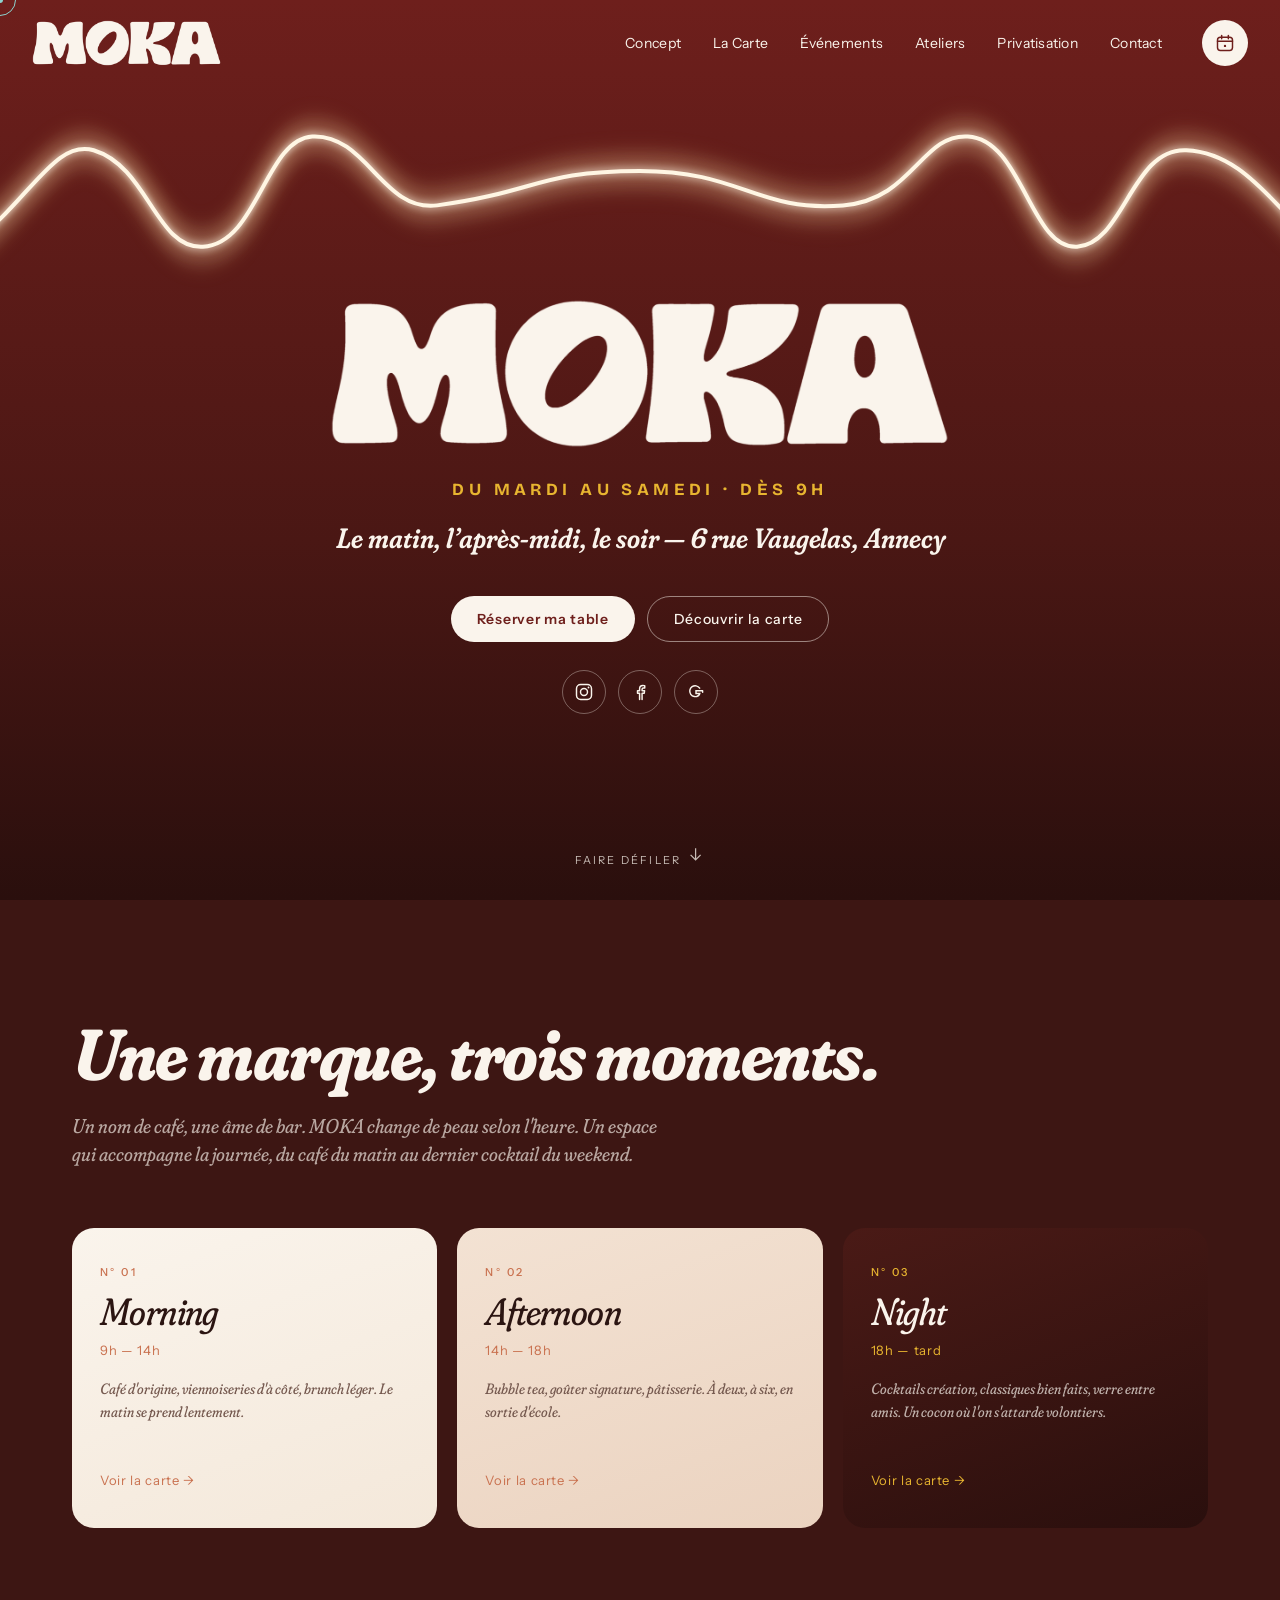
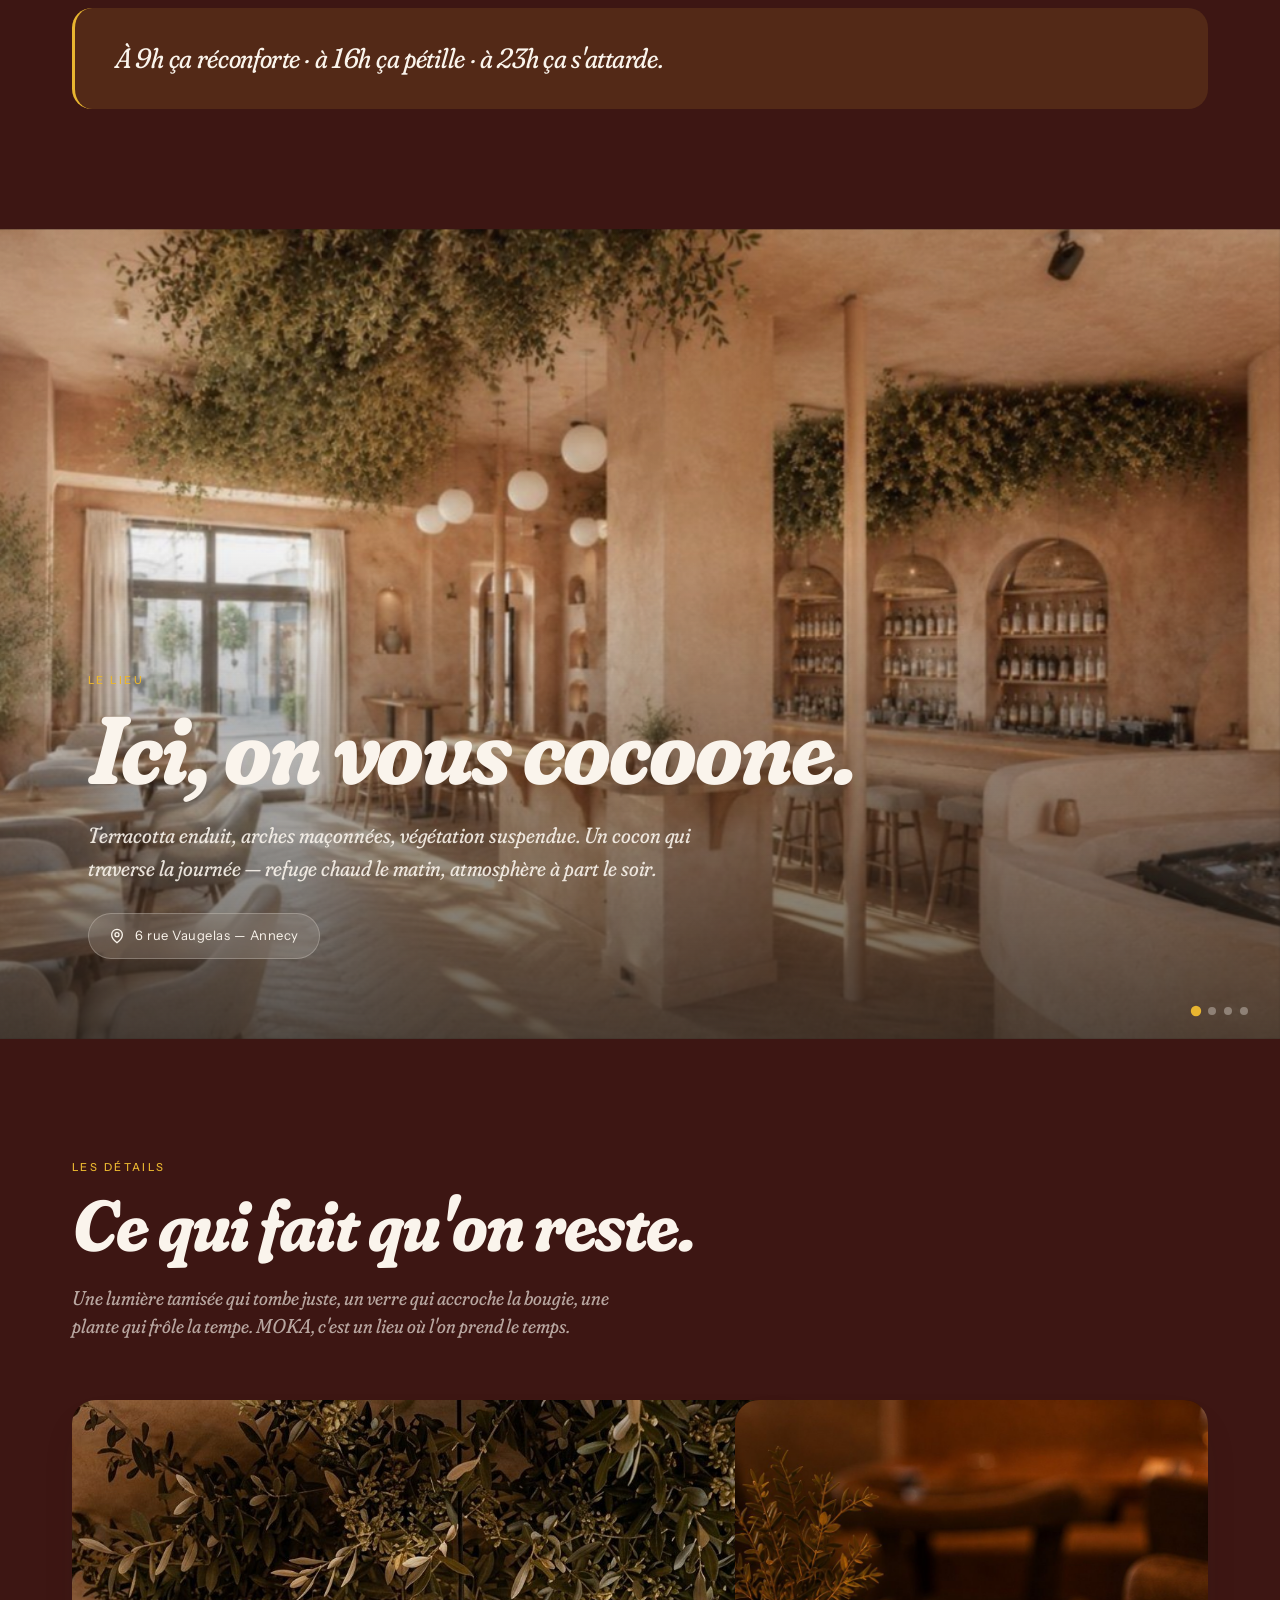
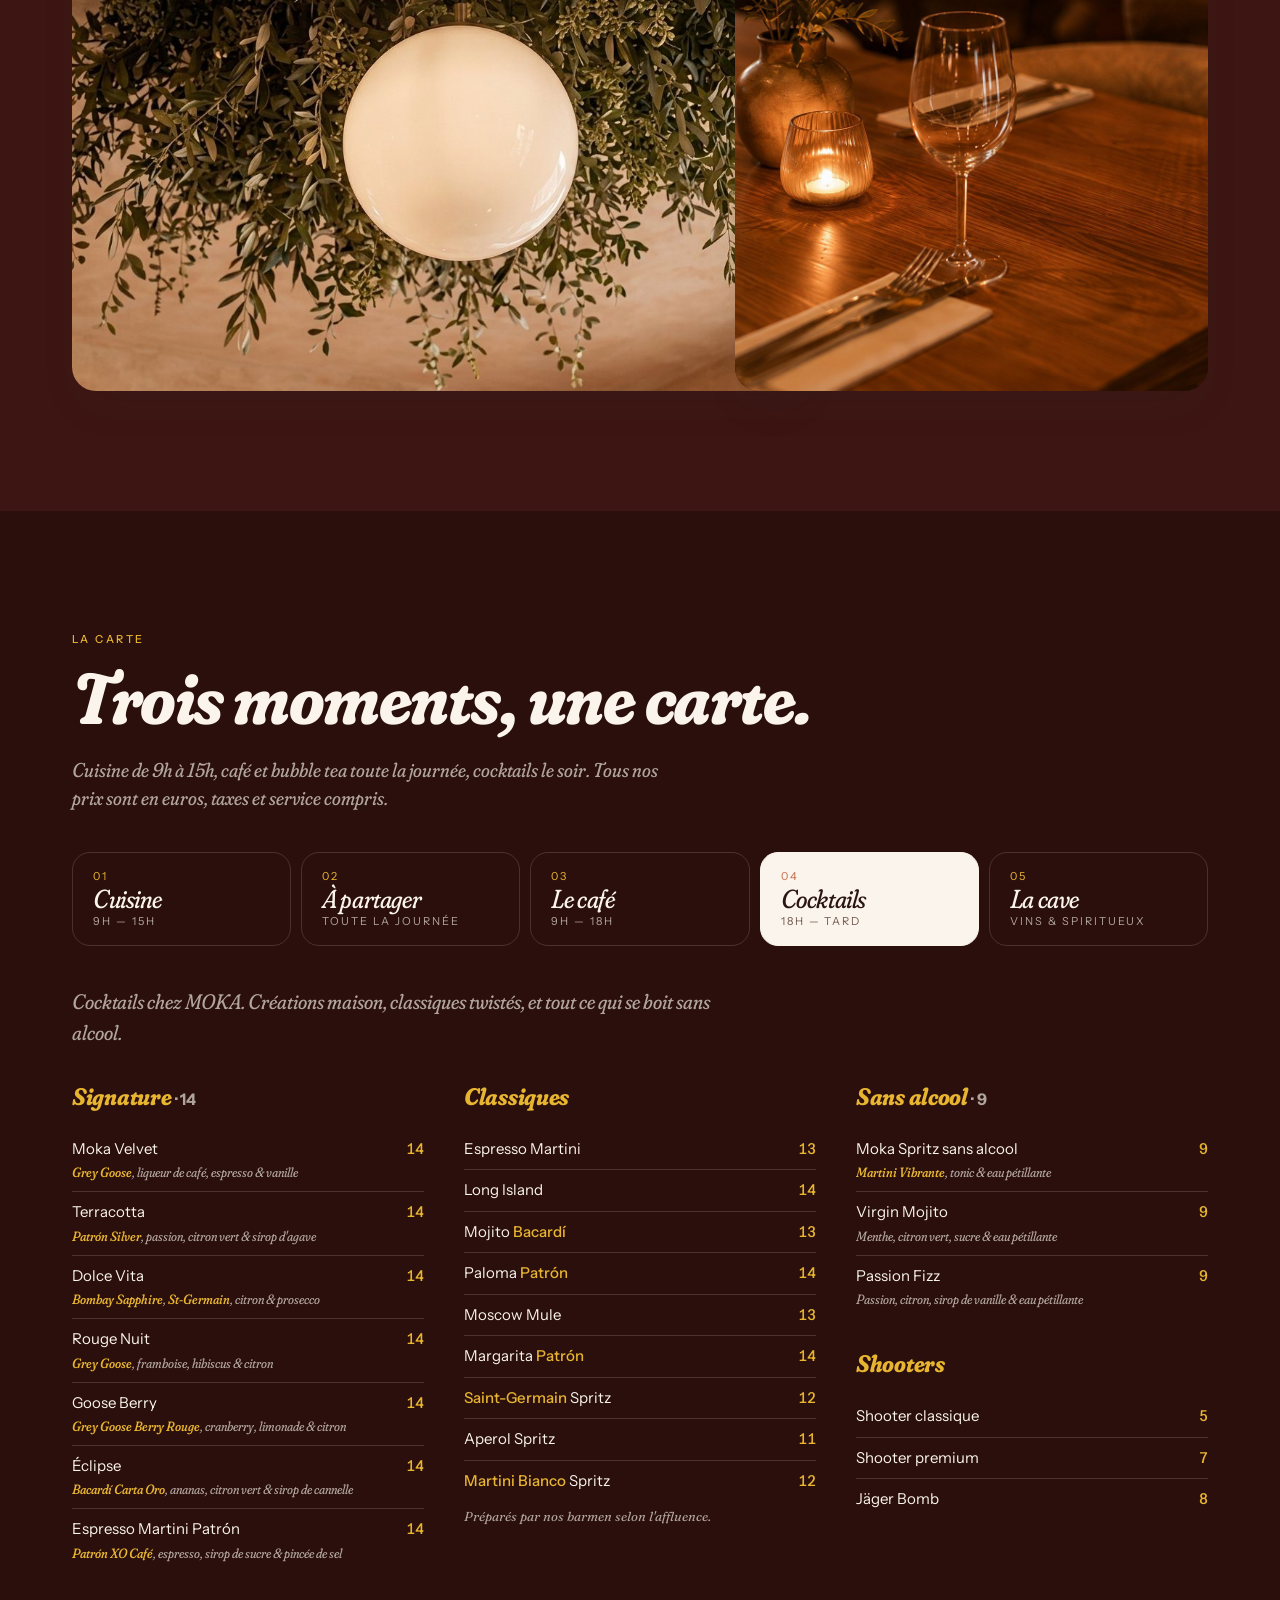
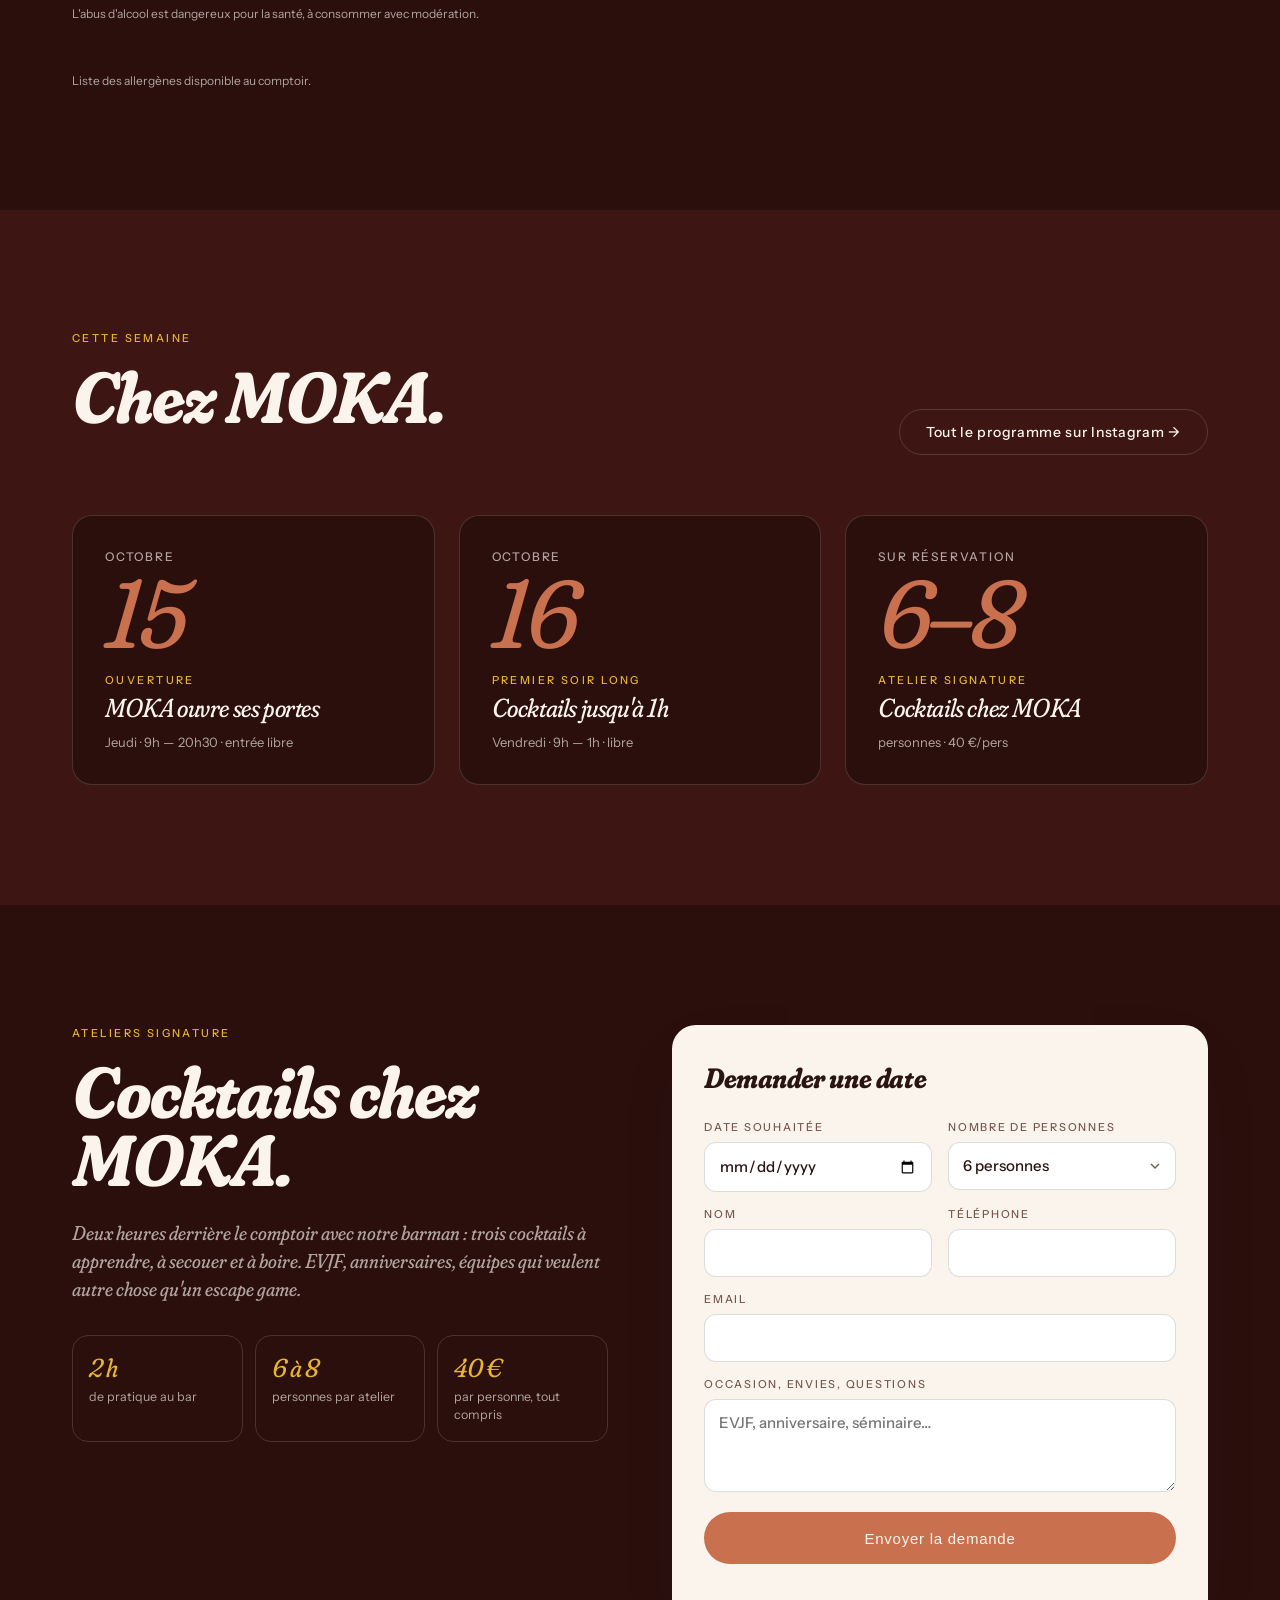
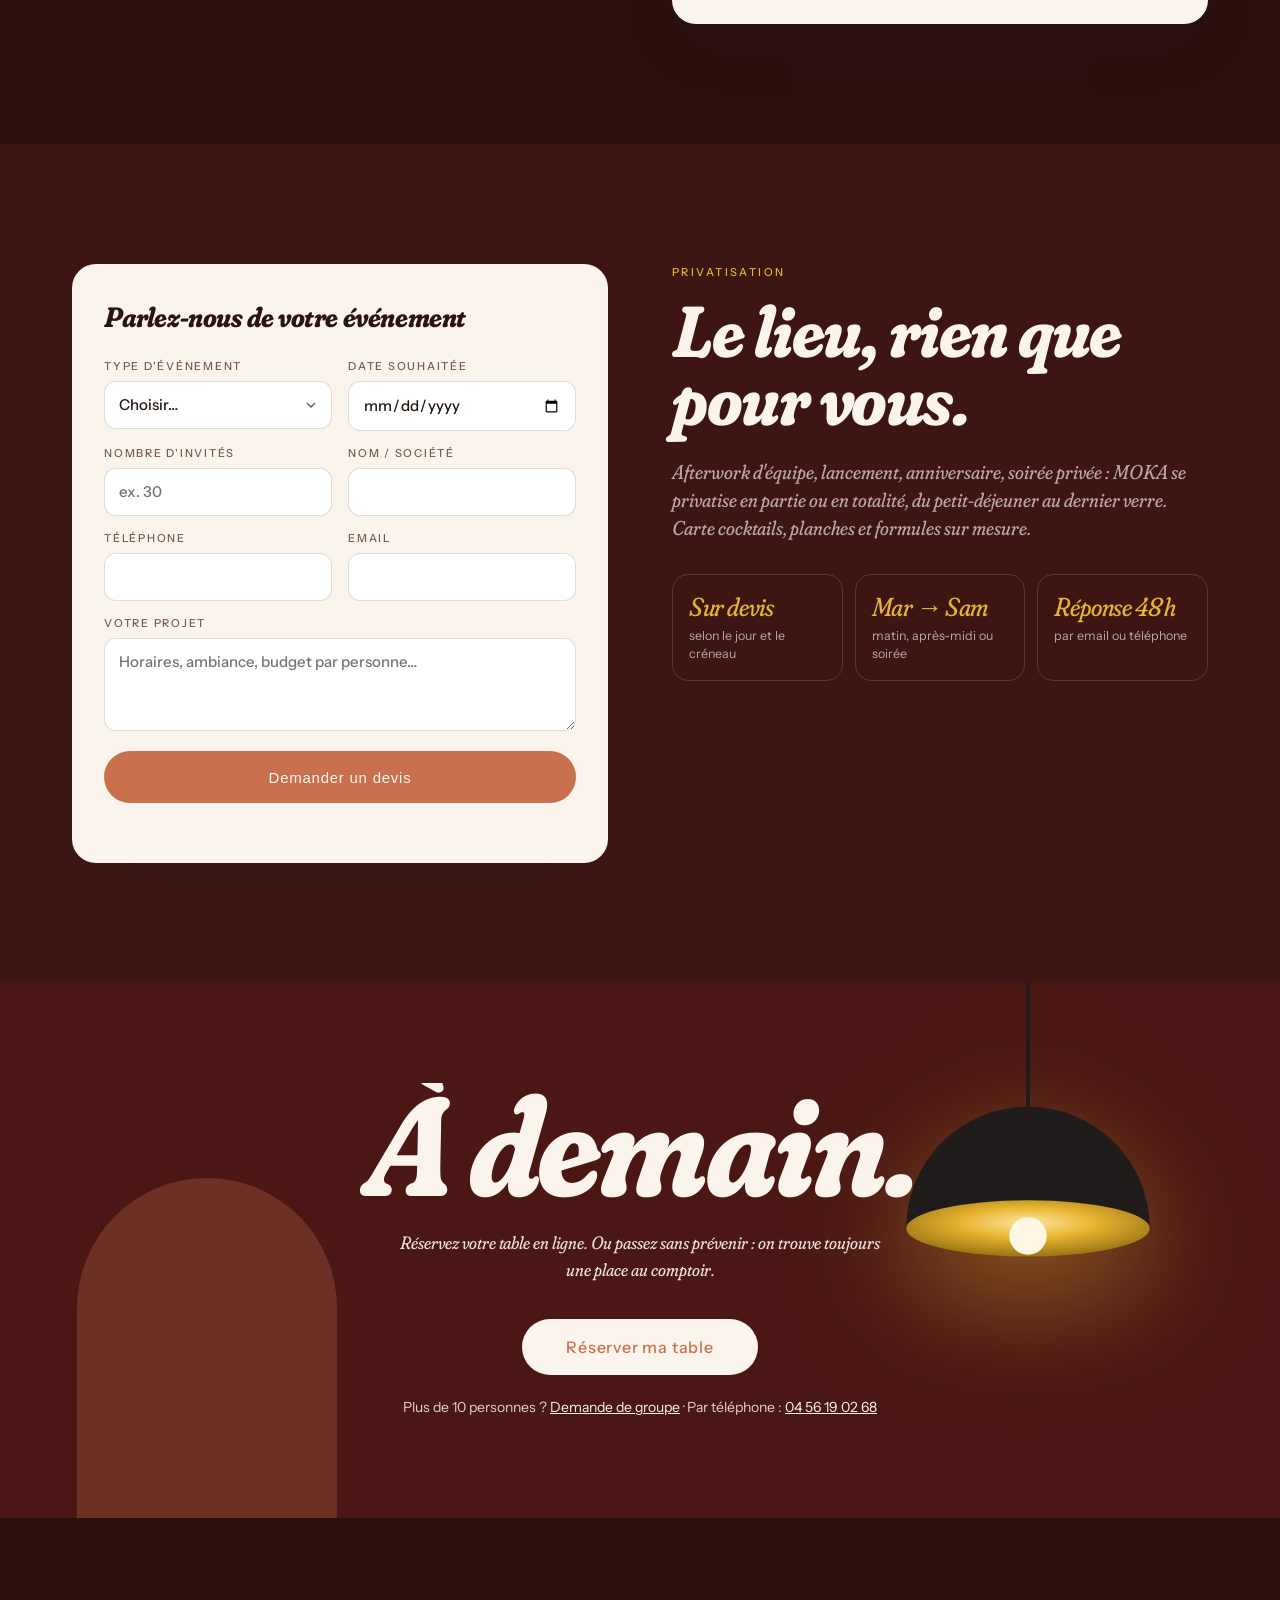
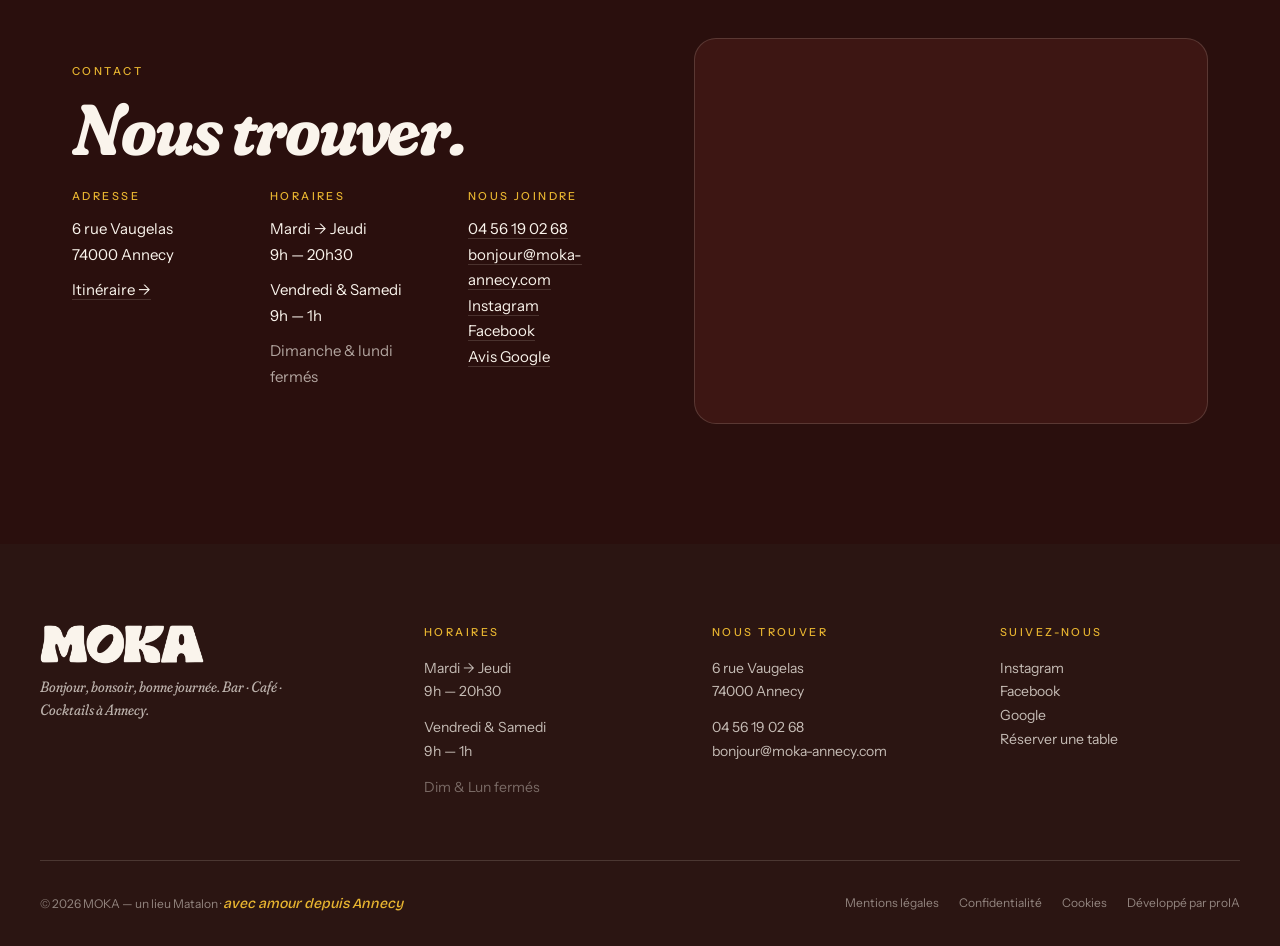
==== commit aecd09d7: "Atelier cocktails : 40 € par personne (au lieu de 70 €) Co-Authored-By: Claude Opus 5.5 <noreply@ant" ====
--- a/index.html
+++ b/index.html
@@ -581,7 +581,7 @@
         <div class="day">6–8</div>
         <div class="type">Atelier signature</div>
         <div class="title">Cocktails chez MOKA</div>
-        <div class="hours">personnes · 70 €/pers</div>
+        <div class="hours">personnes · 40 €/pers</div>
       </a>
     </div>
   </div>
@@ -598,7 +598,7 @@
         <ul class="facts">
           <li><strong>2 h</strong><span>de pratique au bar</span></li>
           <li><strong>6 à 8</strong><span>personnes par atelier</span></li>
-          <li><strong>70 €</strong><span>par personne, tout compris</span></li>
+          <li><strong>40 €</strong><span>par personne, tout compris</span></li>
         </ul>
       </div>
       <form class="booking-form reveal" data-type="atelier" novalidate>
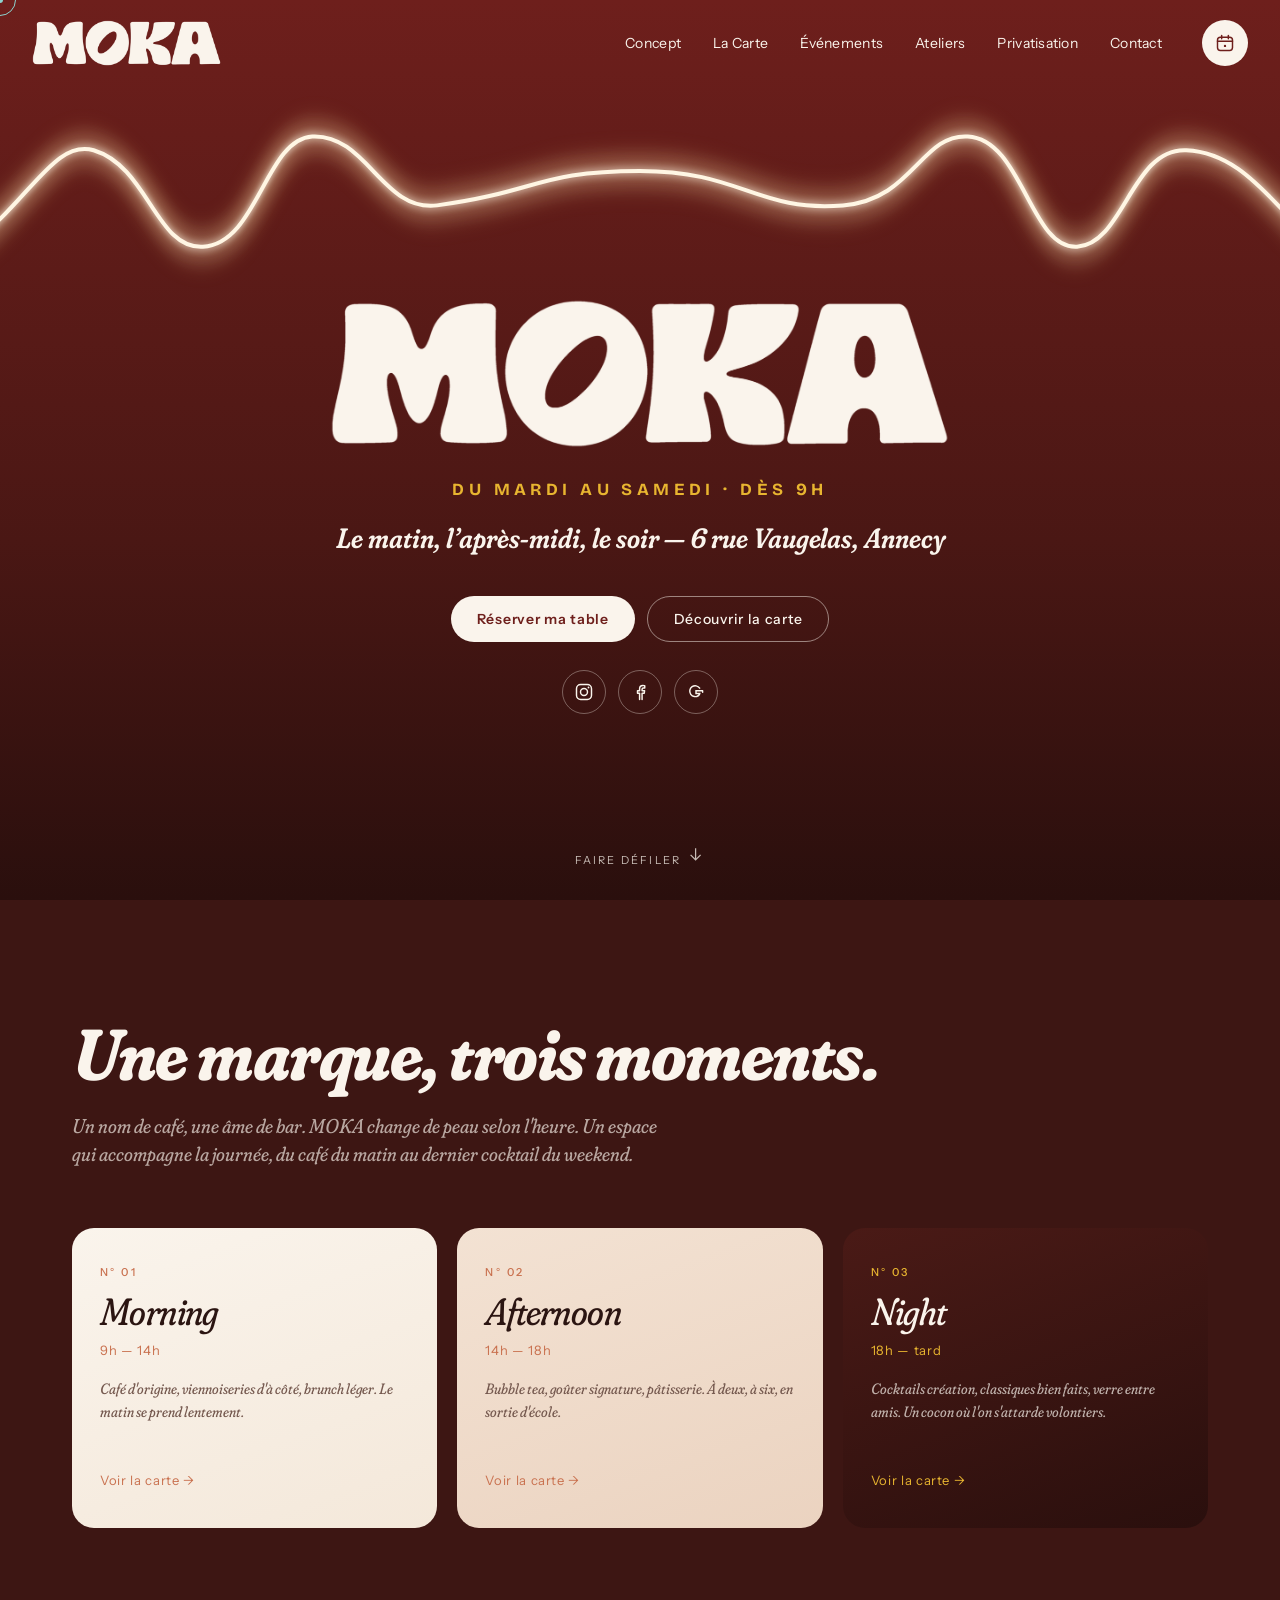
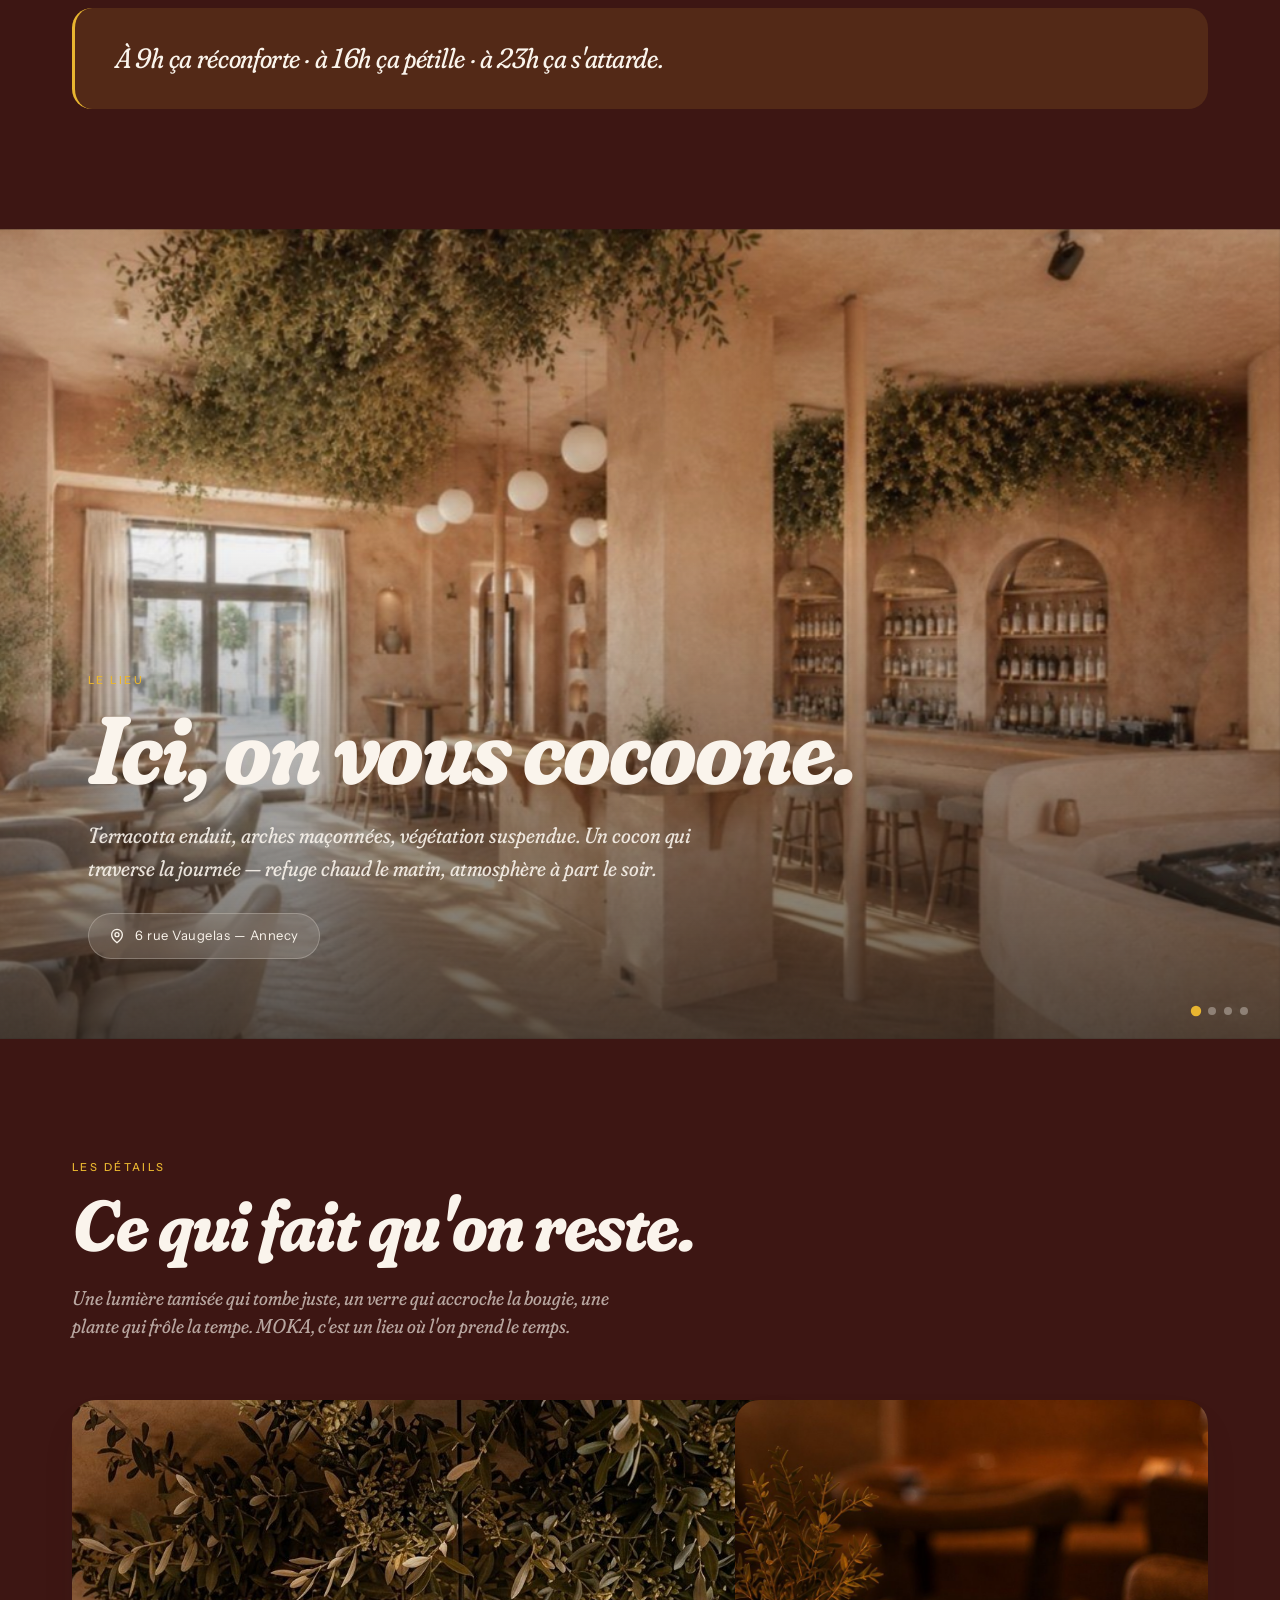
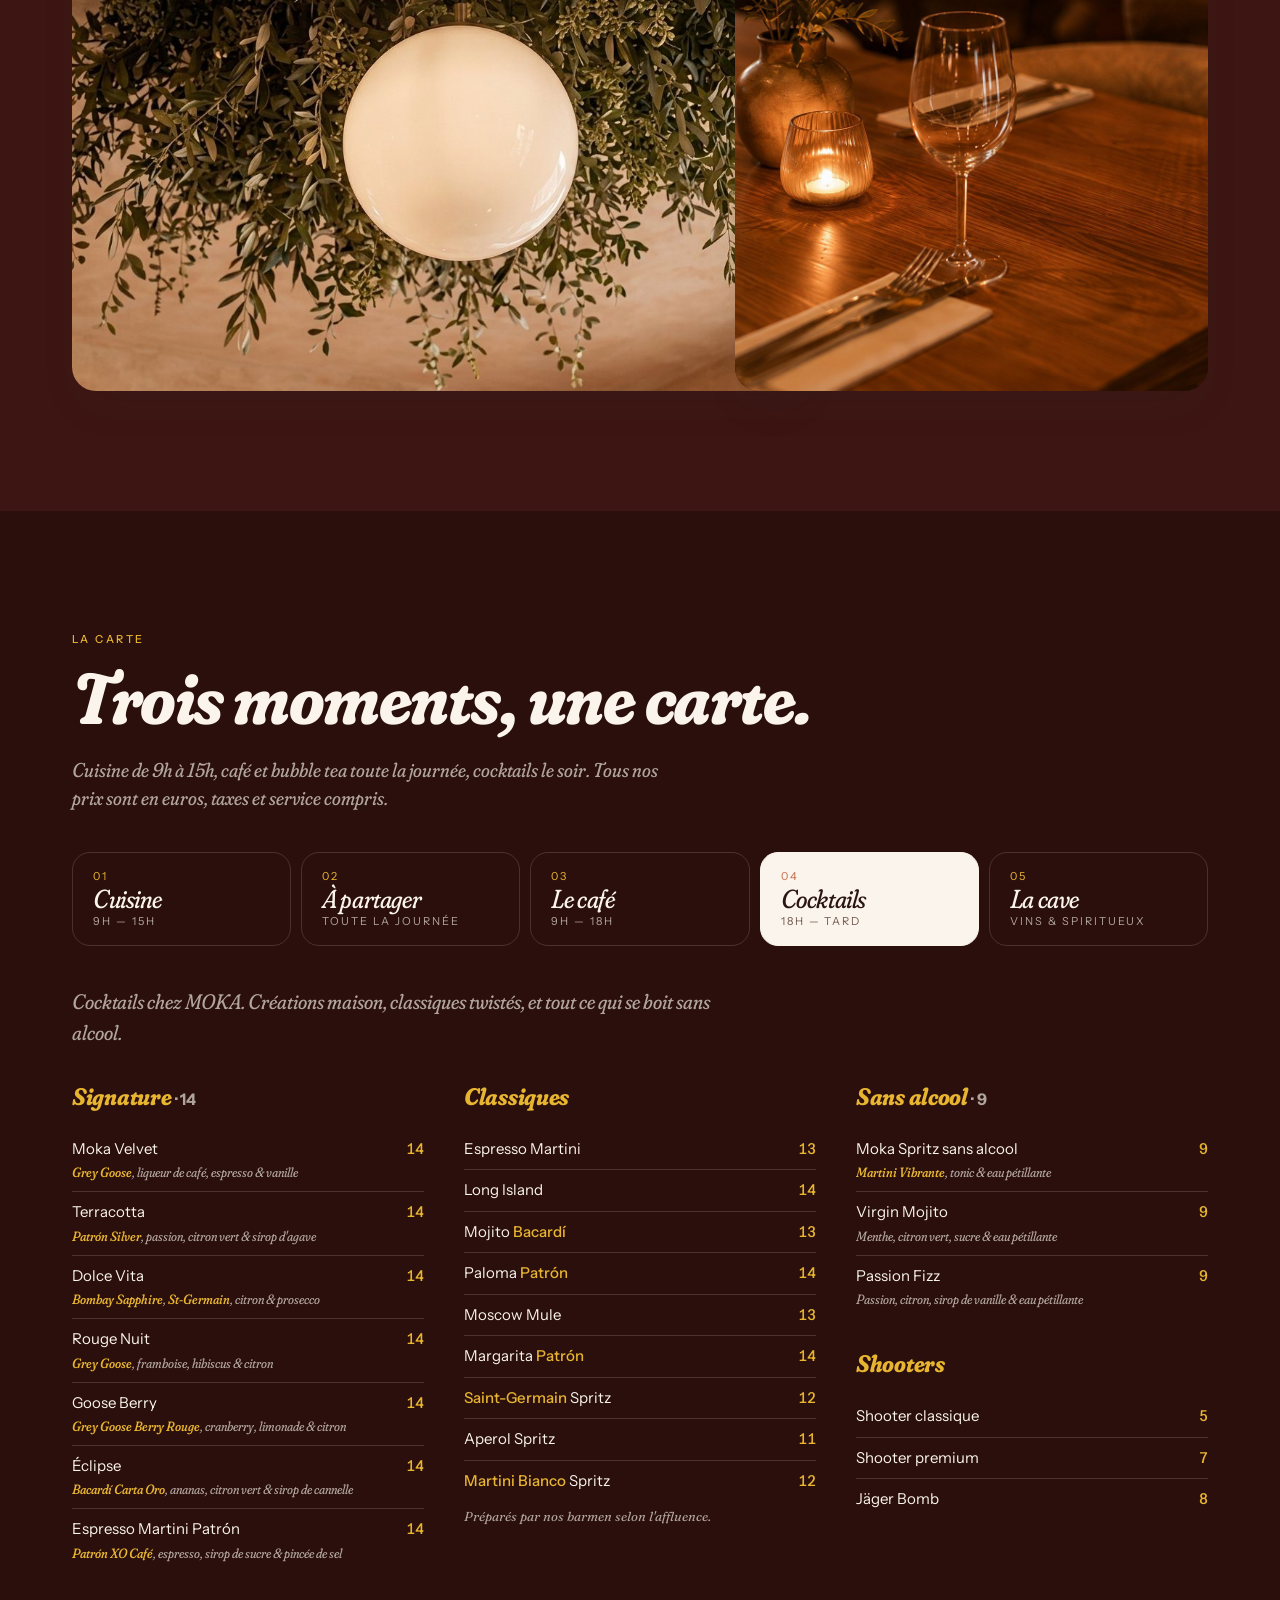
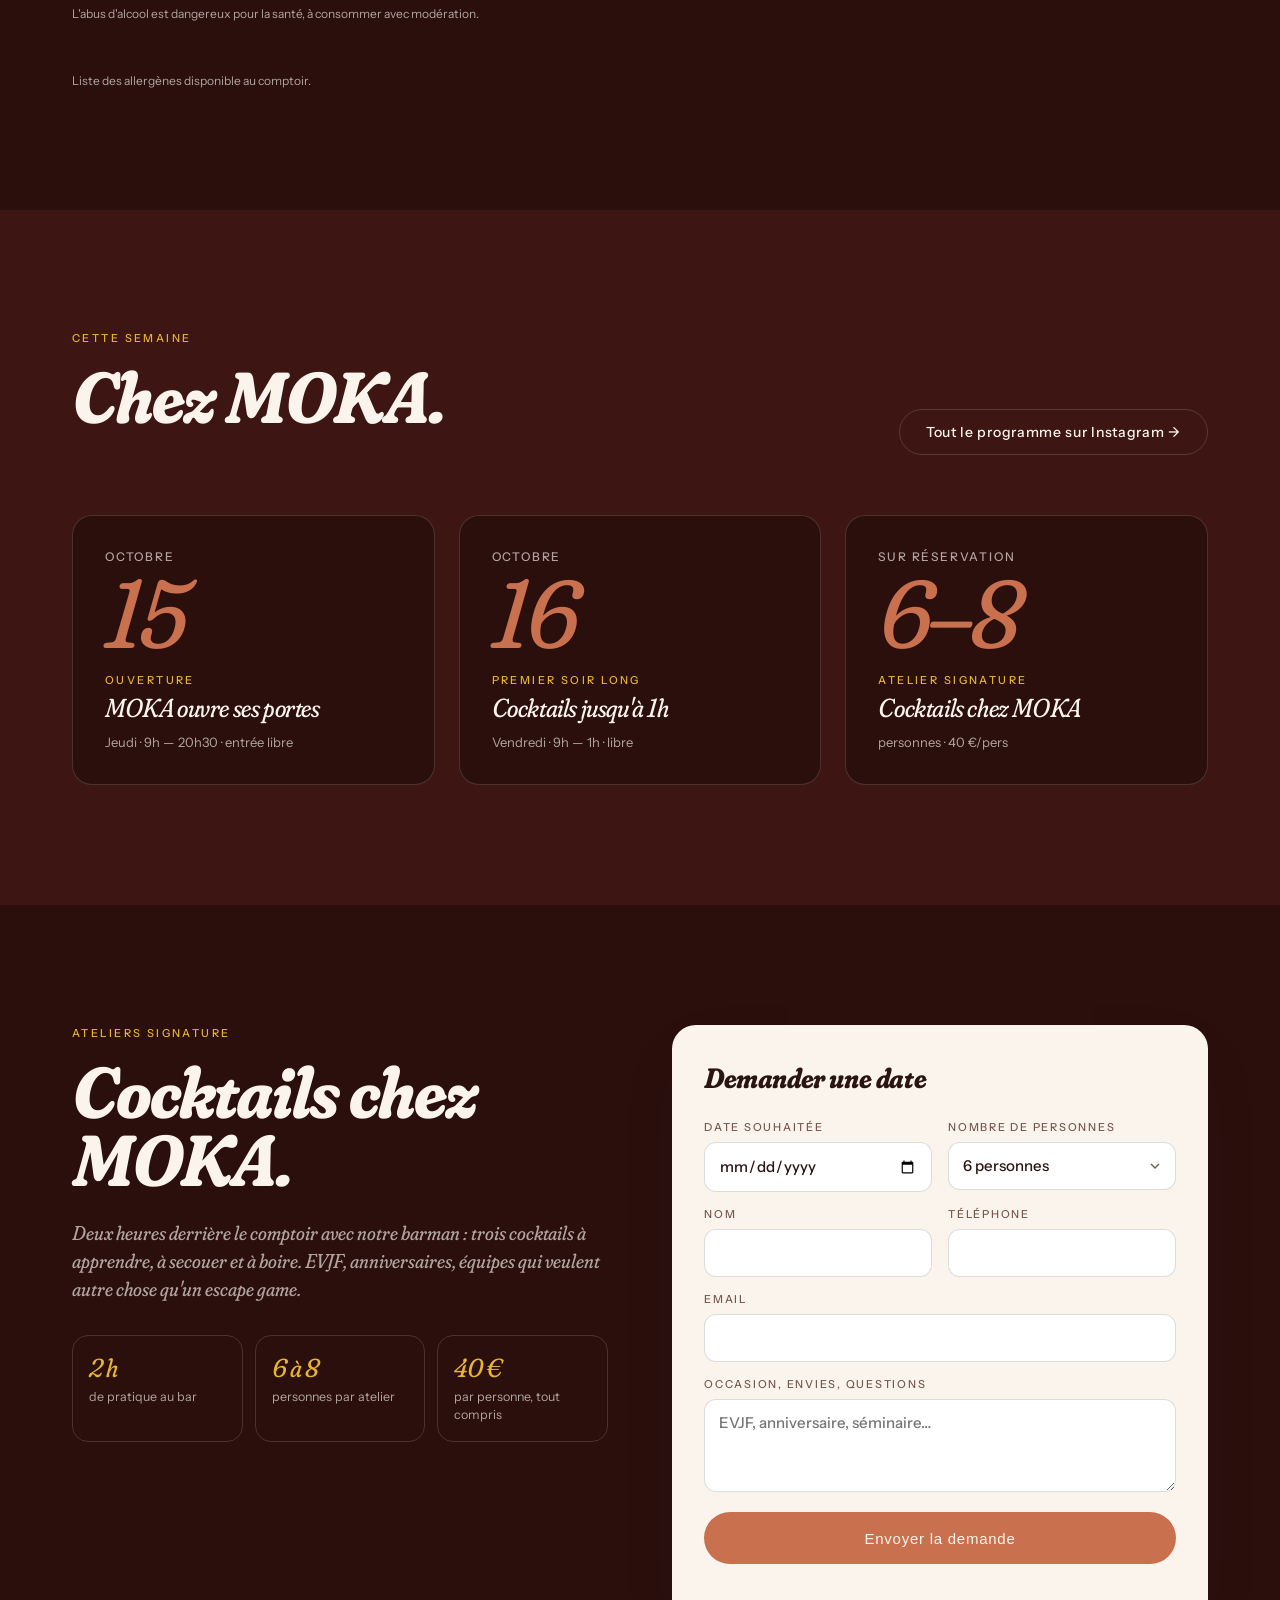
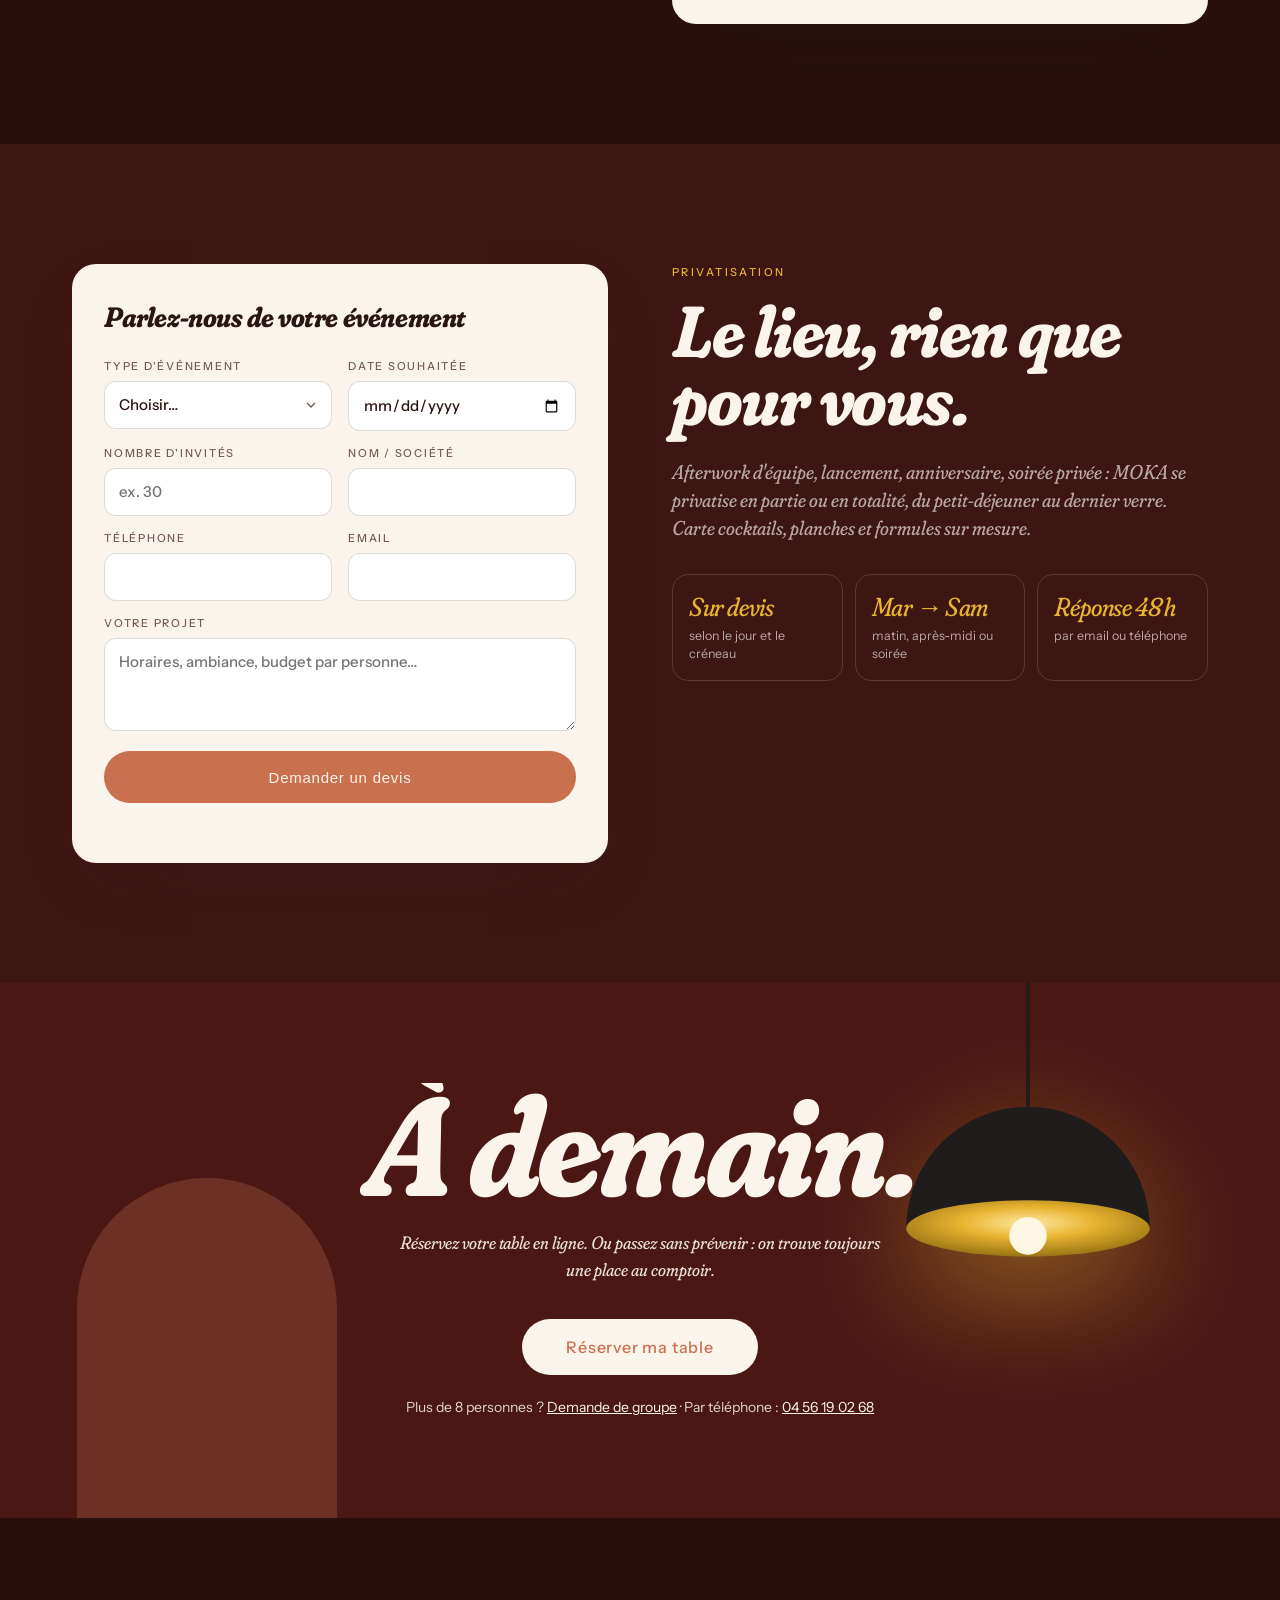
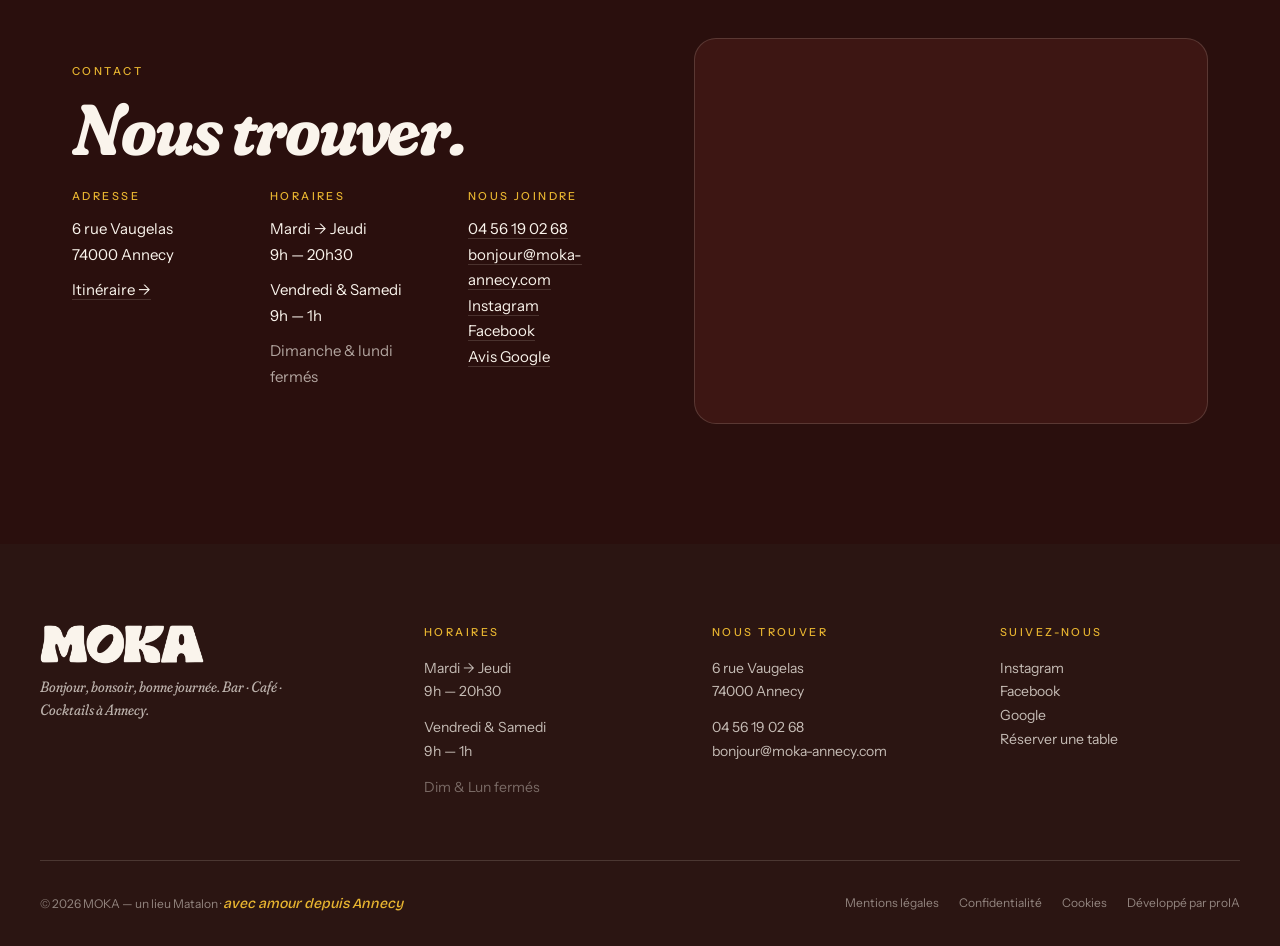
==== commit f0436e93: "Réservation : script de la caisse de production (matalon-pos.app) - Balise reservation.js remplacée " ====
--- a/index.html
+++ b/index.html
@@ -671,7 +671,7 @@
     <h2 id="ctaTitle" class="reveal-chars">À ce soir.</h2>
     <p class="cta-sub">Réservez votre table en ligne. Ou passez sans prévenir : on trouve toujours une place au comptoir.</p>
     <a href="#reserve" class="btn-primary btn-reserve" data-matalon-reserver data-cursor-hover>Réserver ma table</a>
-    <p class="cta-alt">Plus de 10 personnes ? <a href="#privatisation">Demande de groupe</a> · Par téléphone : <a href="tel:+33456190268">04 56 19 02 68</a></p>
+    <p class="cta-alt">Plus de 8 personnes ? <a href="#privatisation">Demande de groupe</a> · Par téléphone : <a href="tel:+33456190268">04 56 19 02 68</a></p>
   </div>
 </section>
 
@@ -756,7 +756,7 @@
 </footer>
 
 <!-- Réservation en ligne reliée à la caisse Matalon POS -->
-<script src="https://matalon-pos-test.vercel.app/reservation.js" data-etablissement="moka" data-logo="https://www.moka-annecy.com/assets/img/logo-night.png" async></script>
+<script src="https://matalon-pos.app/reservation.js" data-etablissement="moka" async></script>
 <script src="/assets/js/main.js?v=carte6" defer></script>
 
 </body>
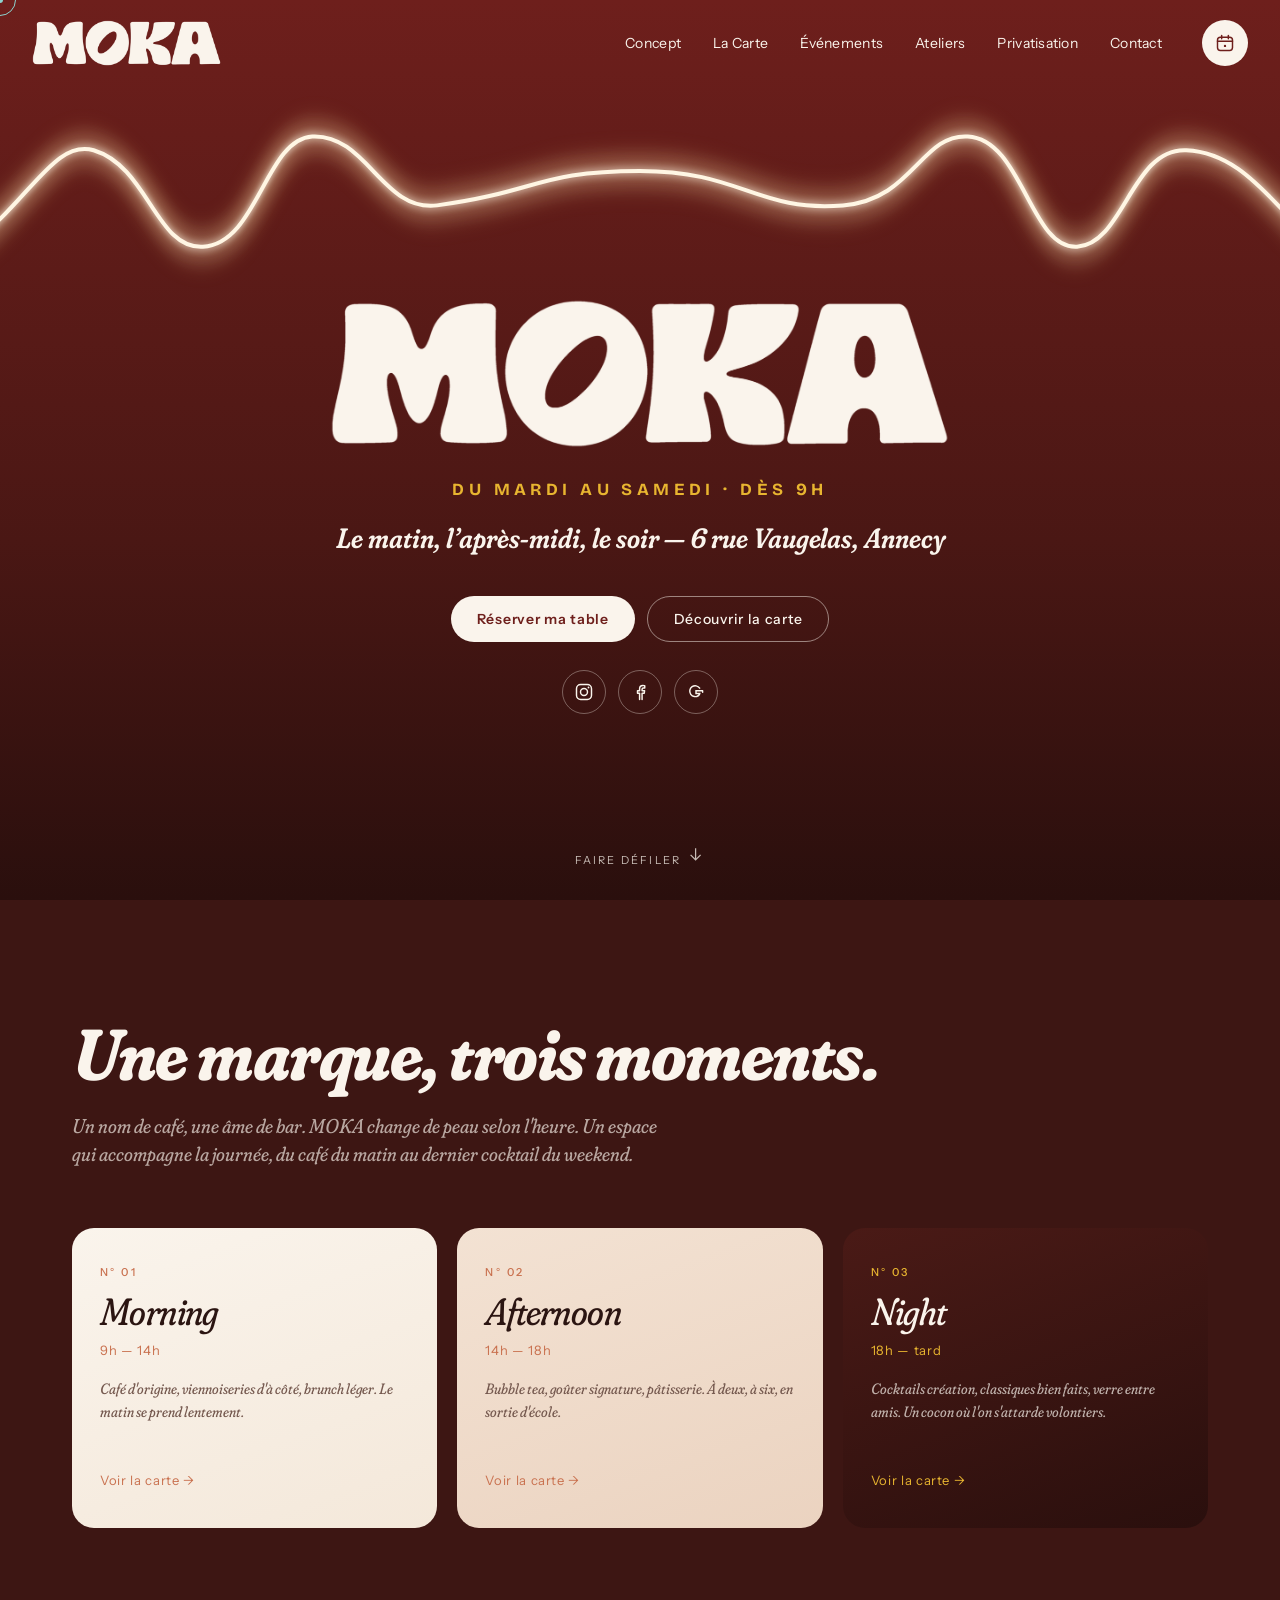
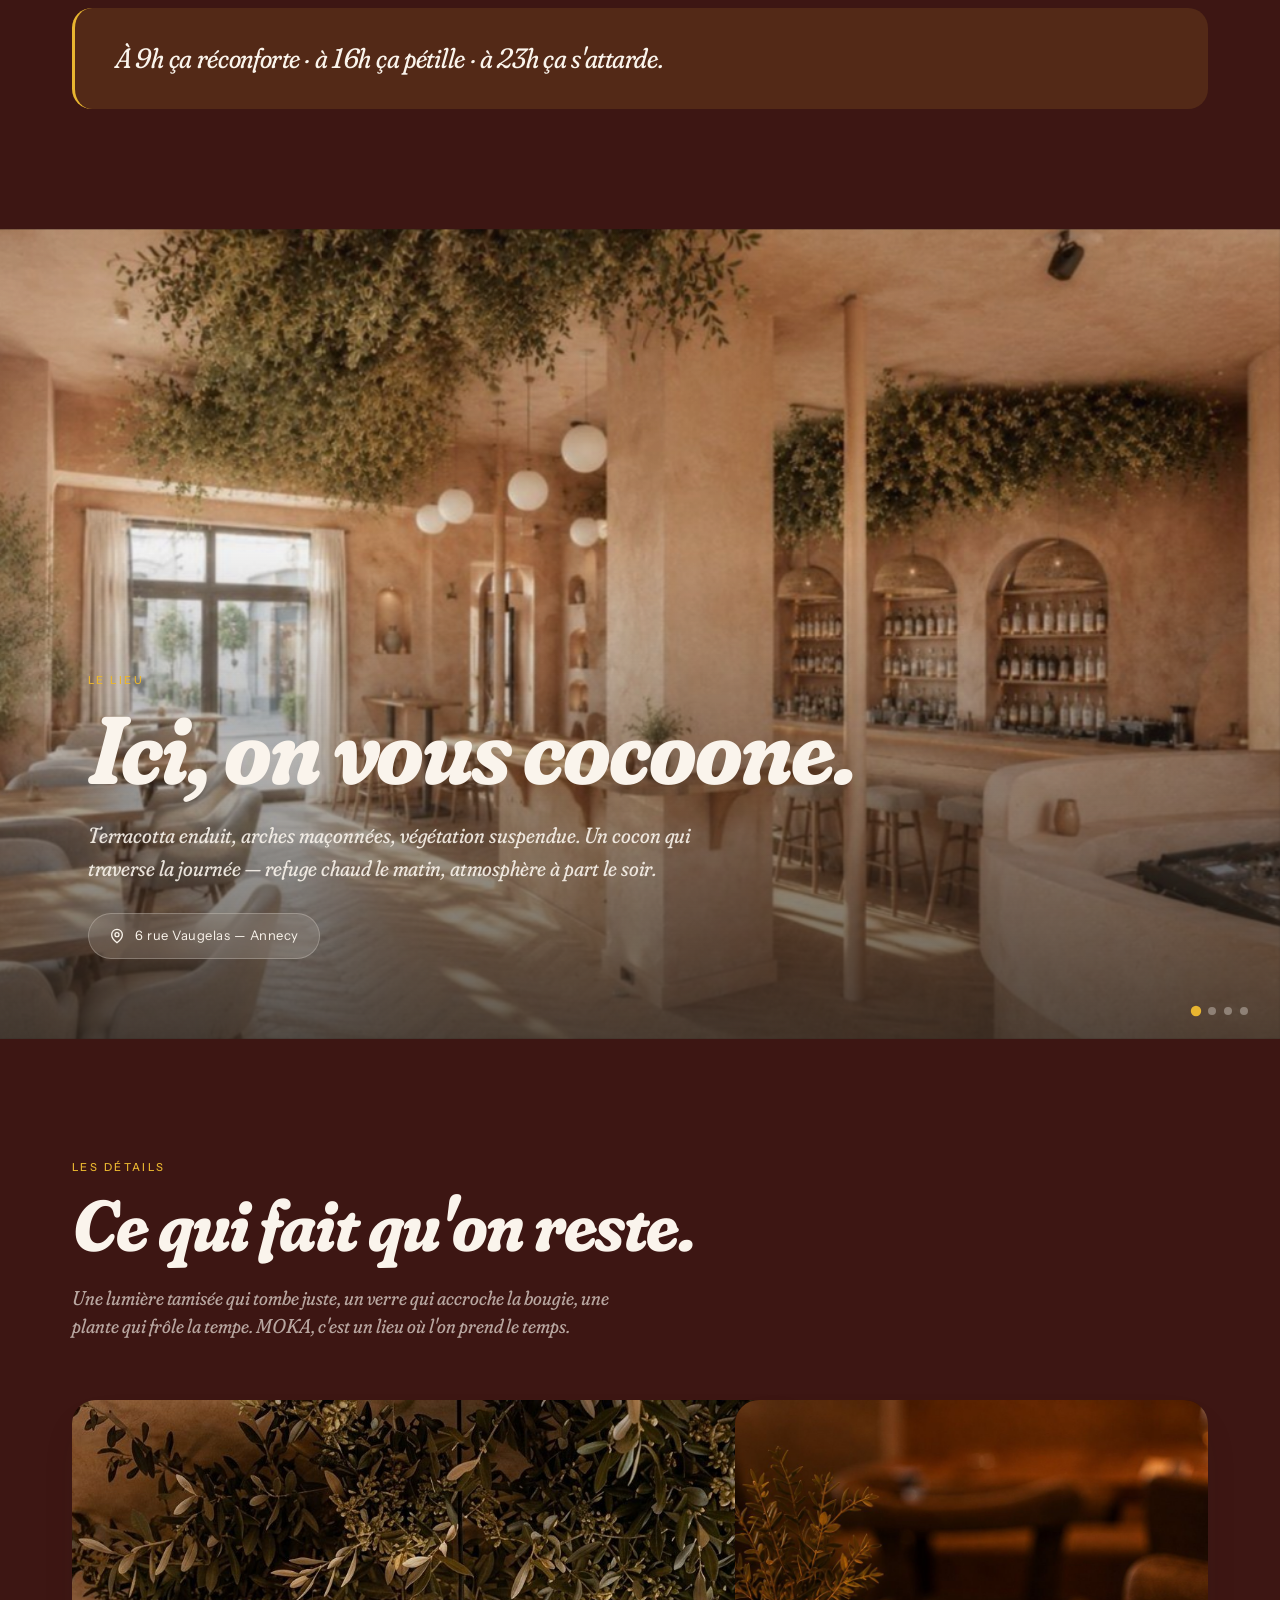
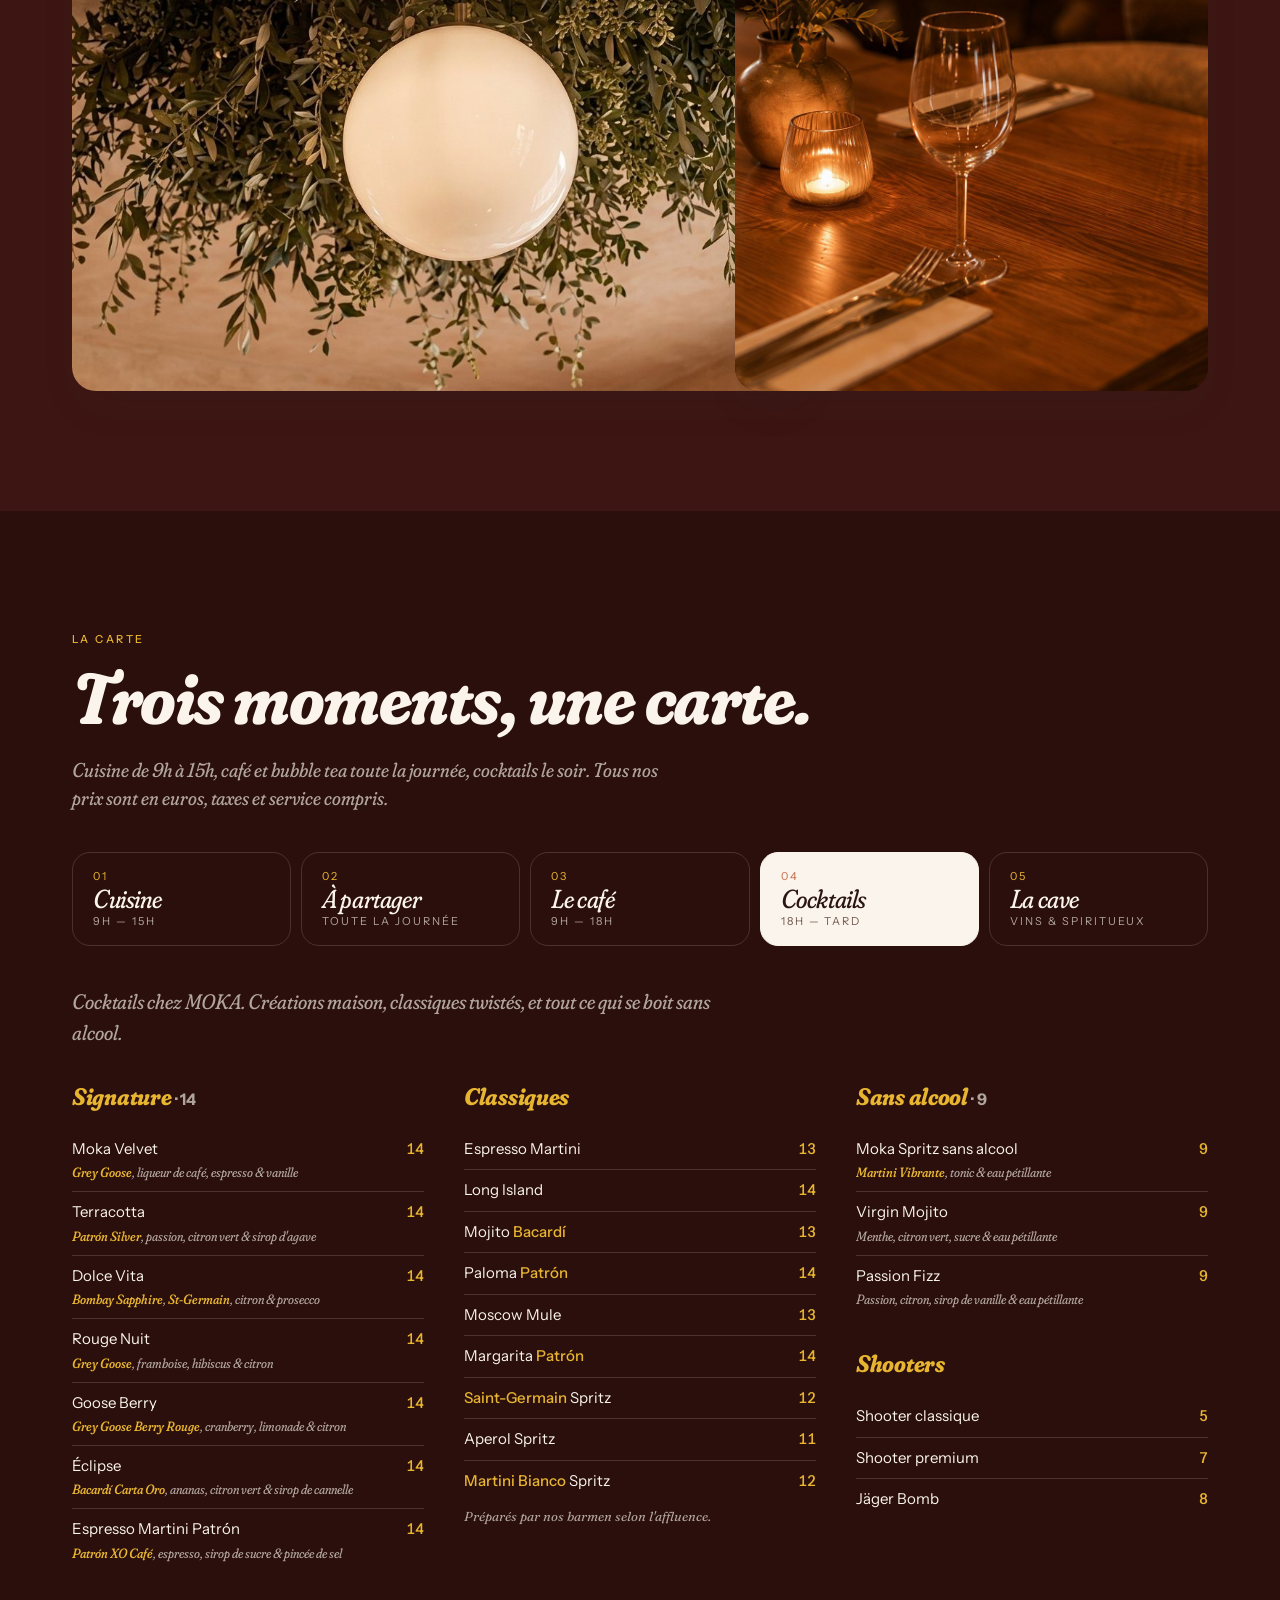
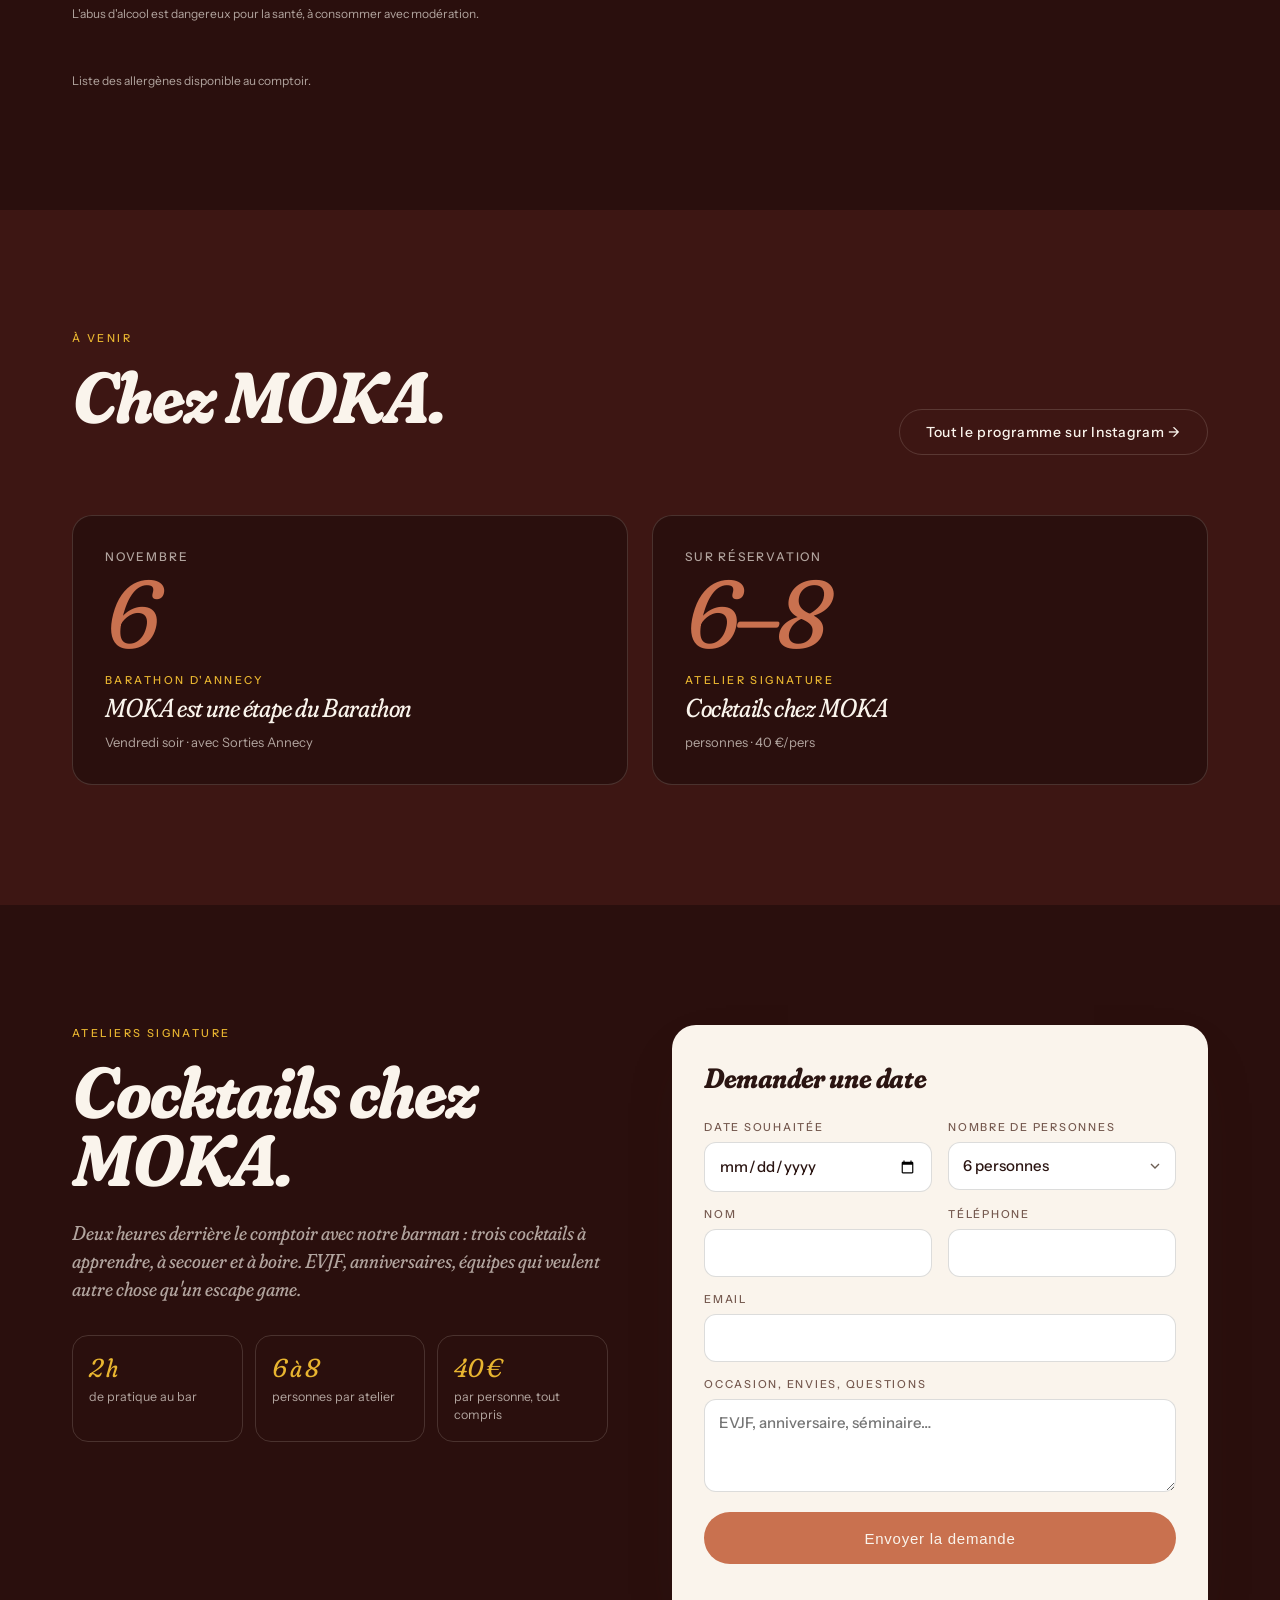
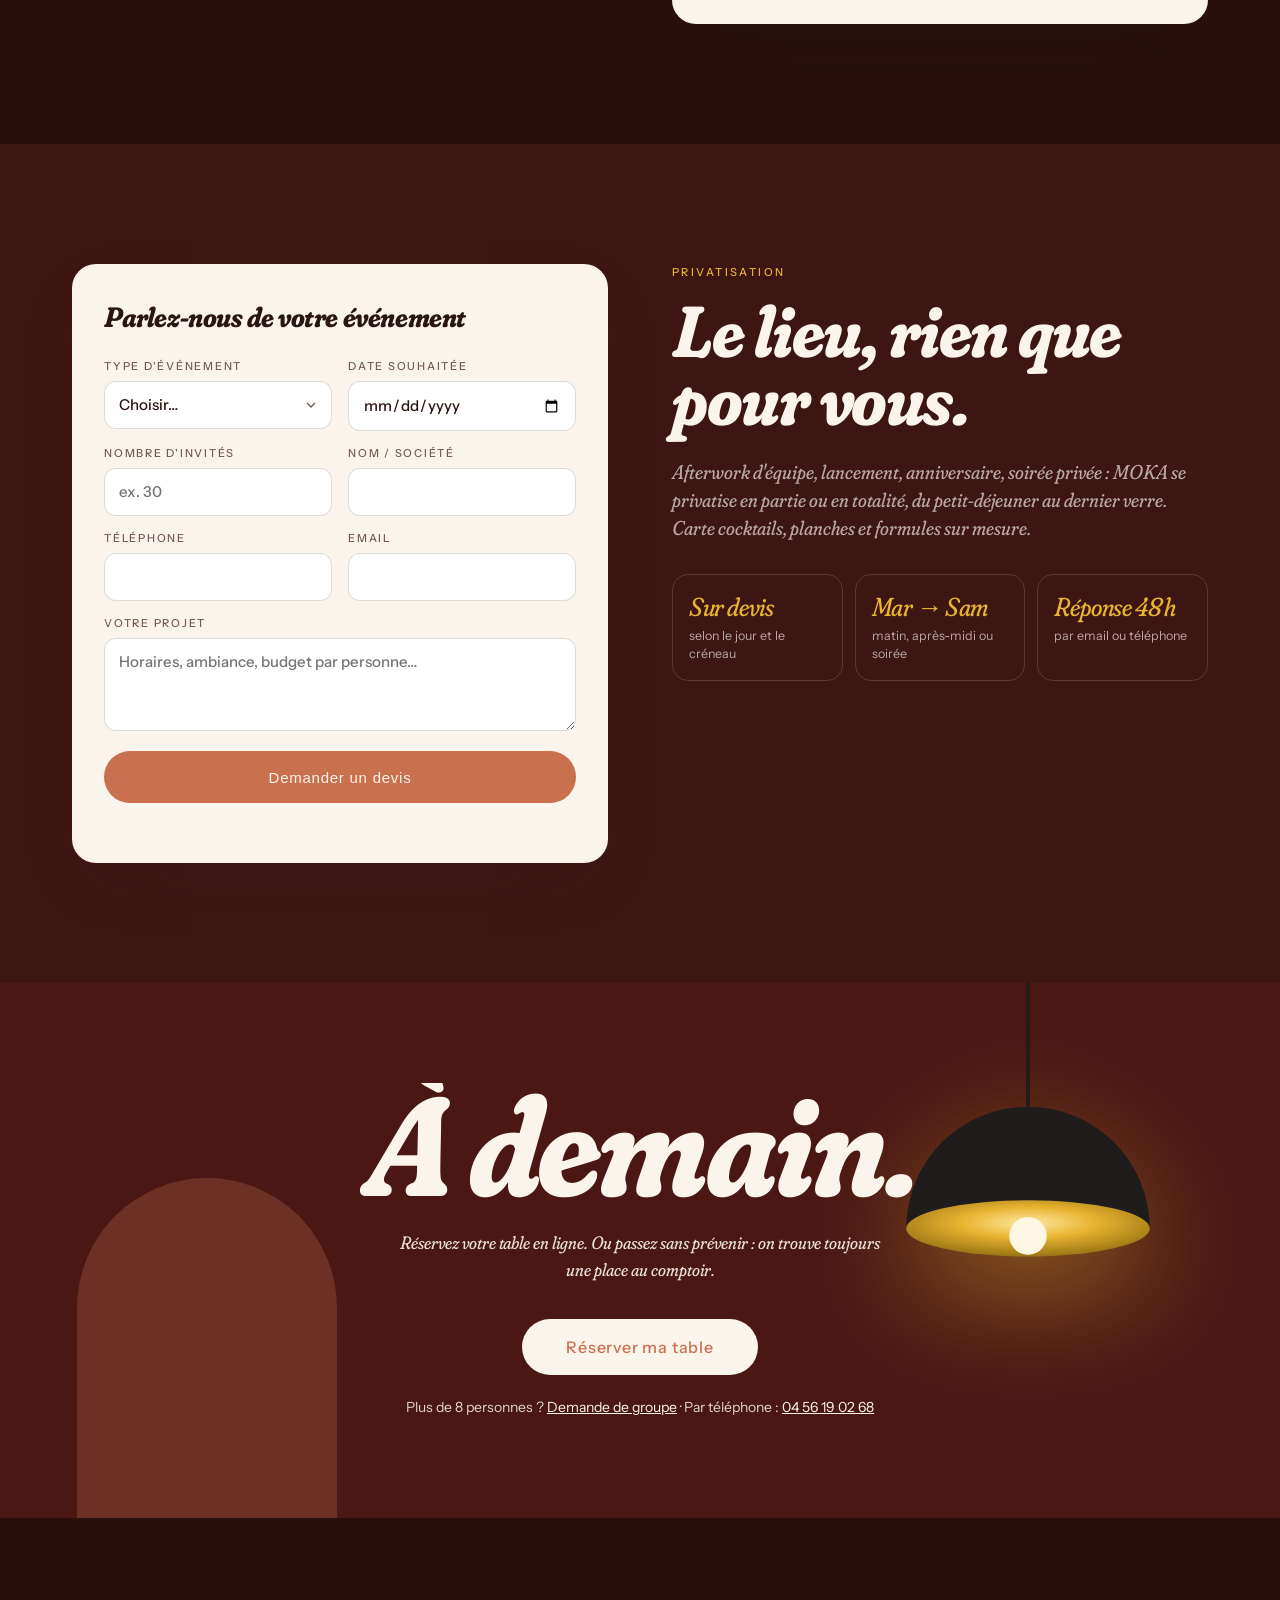
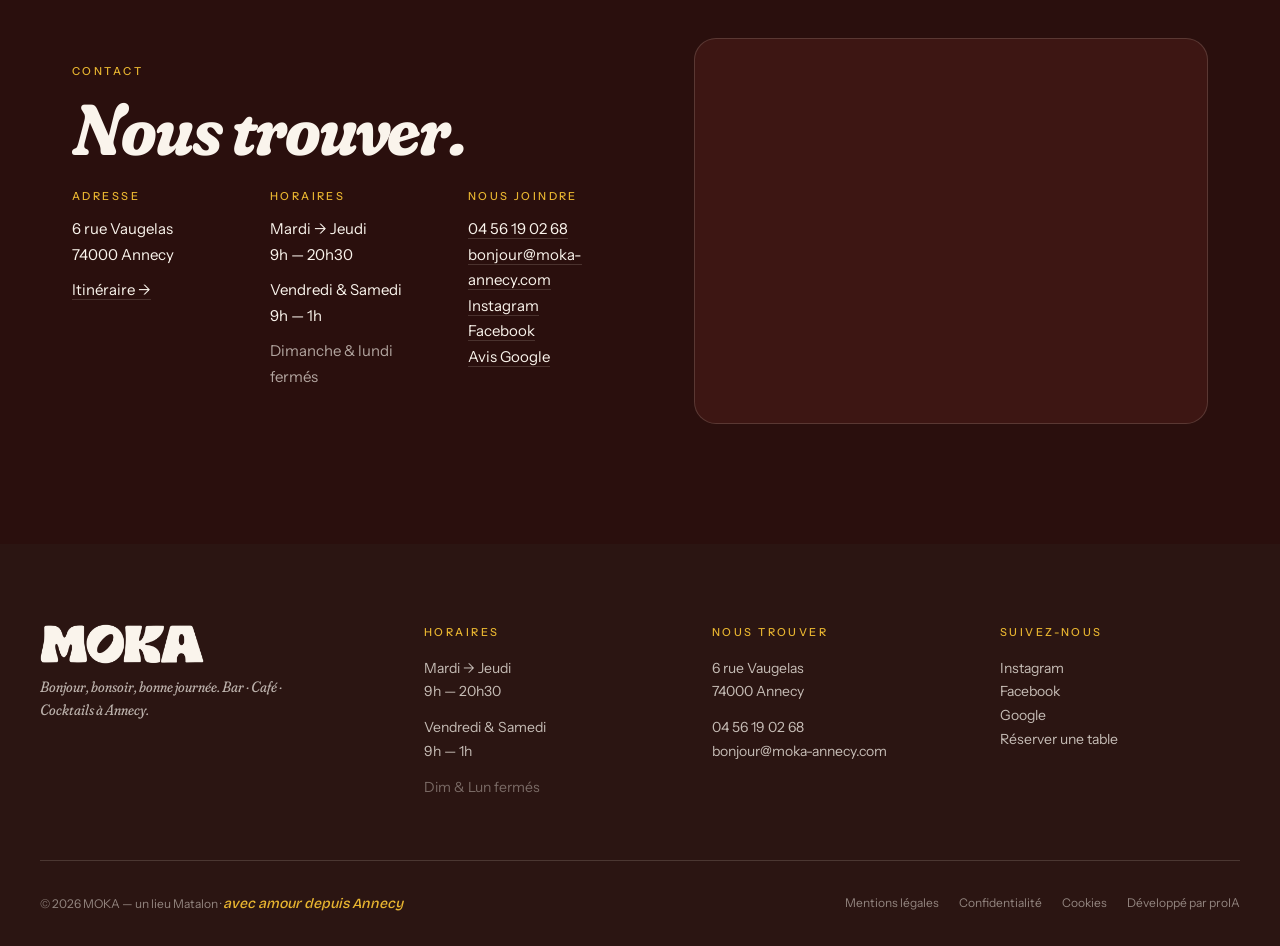
==== commit 1c434ded: "Événements : Barathon d'Annecy le vendredi 6 novembre avec Sorties Annecy - Retrait des dates passée" ====
--- a/index.html
+++ b/index.html
@@ -27,7 +27,7 @@
 /* Mode teasing jusqu'à l'ouverture : seule la home + newsletter + réseaux. Ajouter ?preview à l'URL pour voir le site complet. */
 (function(){var o=Date.parse('2026-10-15T00:00:00+02:00');if(Date.now()<o&&!/[?&]preview\b/.test(location.search))document.documentElement.classList.add('teaser');})();
 </script>
-<link rel="stylesheet" href="/assets/css/style.css?v=carte6">
+<link rel="stylesheet" href="/assets/css/style.css?v=evt1">
 <script type="application/ld+json">
 {"@context":"https://schema.org","@type":"CafeOrCoffeeShop","name":"MOKA","description":"Café le matin, goûter l'après-midi, cocktails le soir.","telephone":"+33456190268","address":{"@type":"PostalAddress","streetAddress":"6 rue Vaugelas","postalCode":"74000","addressLocality":"Annecy","addressCountry":"FR"},"openingHoursSpecification":[{"@type":"OpeningHoursSpecification","dayOfWeek":["Tuesday","Wednesday","Thursday"],"opens":"09:00","closes":"20:30"},{"@type":"OpeningHoursSpecification","dayOfWeek":["Friday","Saturday"],"opens":"09:00","closes":"01:00"}],"sameAs":["https://instagram.com/moka_annecy","https://www.facebook.com/profile.php?id=61595314552709","https://share.google/3S4rHN7YgjlPMRwj6"]}
 </script>
@@ -306,7 +306,7 @@
       </div>
     </div>
     <div class="carte-panel" id="panel-cafe" role="tabpanel" aria-labelledby="tab-cafe" hidden>
-      <p class="carte-lead">Ça se boit toute la journée. Café de spécialité le matin, bubble tea l'après-midi.</p>
+      <p class="carte-lead">Ça se boit toute la journée. Café le matin, bubble tea l'après-midi.</p>
       <div class="carte-formules">
         <div class="formule">
           <div class="f-lbl">Notre formule express</div>
@@ -325,7 +325,7 @@
             <li><span class="n">Mocaccino</span><span class="p">5,5</span></li>
             <li><span class="n">Latte</span><span class="p">5</span></li>
           </ul>
-          <p class="menu-note">Sirop +0,5 € : vanille, caramel, speculoos, noisette. Torréfaction de spécialité, extraite à la commande. Lait d'avoine, d'amande ou de soja sans supplément.</p>
+          <p class="menu-note">Sirop +0,5 € : vanille, caramel, speculoos, noisette. Lait d'avoine, d'amande ou de soja sans supplément.</p>
           <h3>Latte créations</h3>
           <ul class="menu-list">
             <li><span class="n">Chaï latte bio</span><span class="p">5</span></li>
@@ -555,7 +555,7 @@
   <div class="section-container">
     <div class="events-header reveal">
       <div>
-        <div class="uppercase-label">Cette semaine</div>
+        <div class="uppercase-label">À venir</div>
         <h2 class="section-title reveal-text" style="margin-top: 16px;">Chez MOKA.</h2>
       </div>
       <a href="https://instagram.com/moka_annecy" target="_blank" rel="noopener" class="btn-ghost" data-cursor-hover>Tout le programme sur Instagram →</a>
@@ -563,18 +563,11 @@
 
     <div class="events-grid">
       <div class="event-card reveal" data-cursor-hover>
-        <div class="month">Octobre</div>
-        <div class="day">15</div>
-        <div class="type">Ouverture</div>
-        <div class="title">MOKA ouvre ses portes</div>
-        <div class="hours">Jeudi · 9h — 20h30 · entrée libre</div>
-      </div>
-      <div class="event-card reveal" data-cursor-hover>
-        <div class="month">Octobre</div>
-        <div class="day">16</div>
-        <div class="type">Premier soir long</div>
-        <div class="title">Cocktails jusqu'à 1h</div>
-        <div class="hours">Vendredi · 9h — 1h · libre</div>
+        <div class="month">Novembre</div>
+        <div class="day">6</div>
+        <div class="type">Barathon d'Annecy</div>
+        <div class="title">MOKA est une étape du Barathon</div>
+        <div class="hours">Vendredi soir · avec Sorties Annecy</div>
       </div>
       <a href="#ateliers" class="event-card reveal" data-cursor-hover>
         <div class="month">Sur réservation</div>
--- a/assets/css/style.css
+++ b/assets/css/style.css
@@ -1461,3 +1461,6 @@
 .menu-flat { font-size: 15px; line-height: 1.6; margin: 0 0 6px; }
 .carte-panel .carte-legal { margin-top: 32px; }
 @media (max-width: 899px) { .carte-tabs button:last-child:nth-child(odd) { grid-column: 1 / -1; } }
+
+/* Événements : la grille s'adapte au nombre de cartes */
+.events-grid { grid-template-columns: repeat(auto-fit, minmax(280px, 1fr)); }
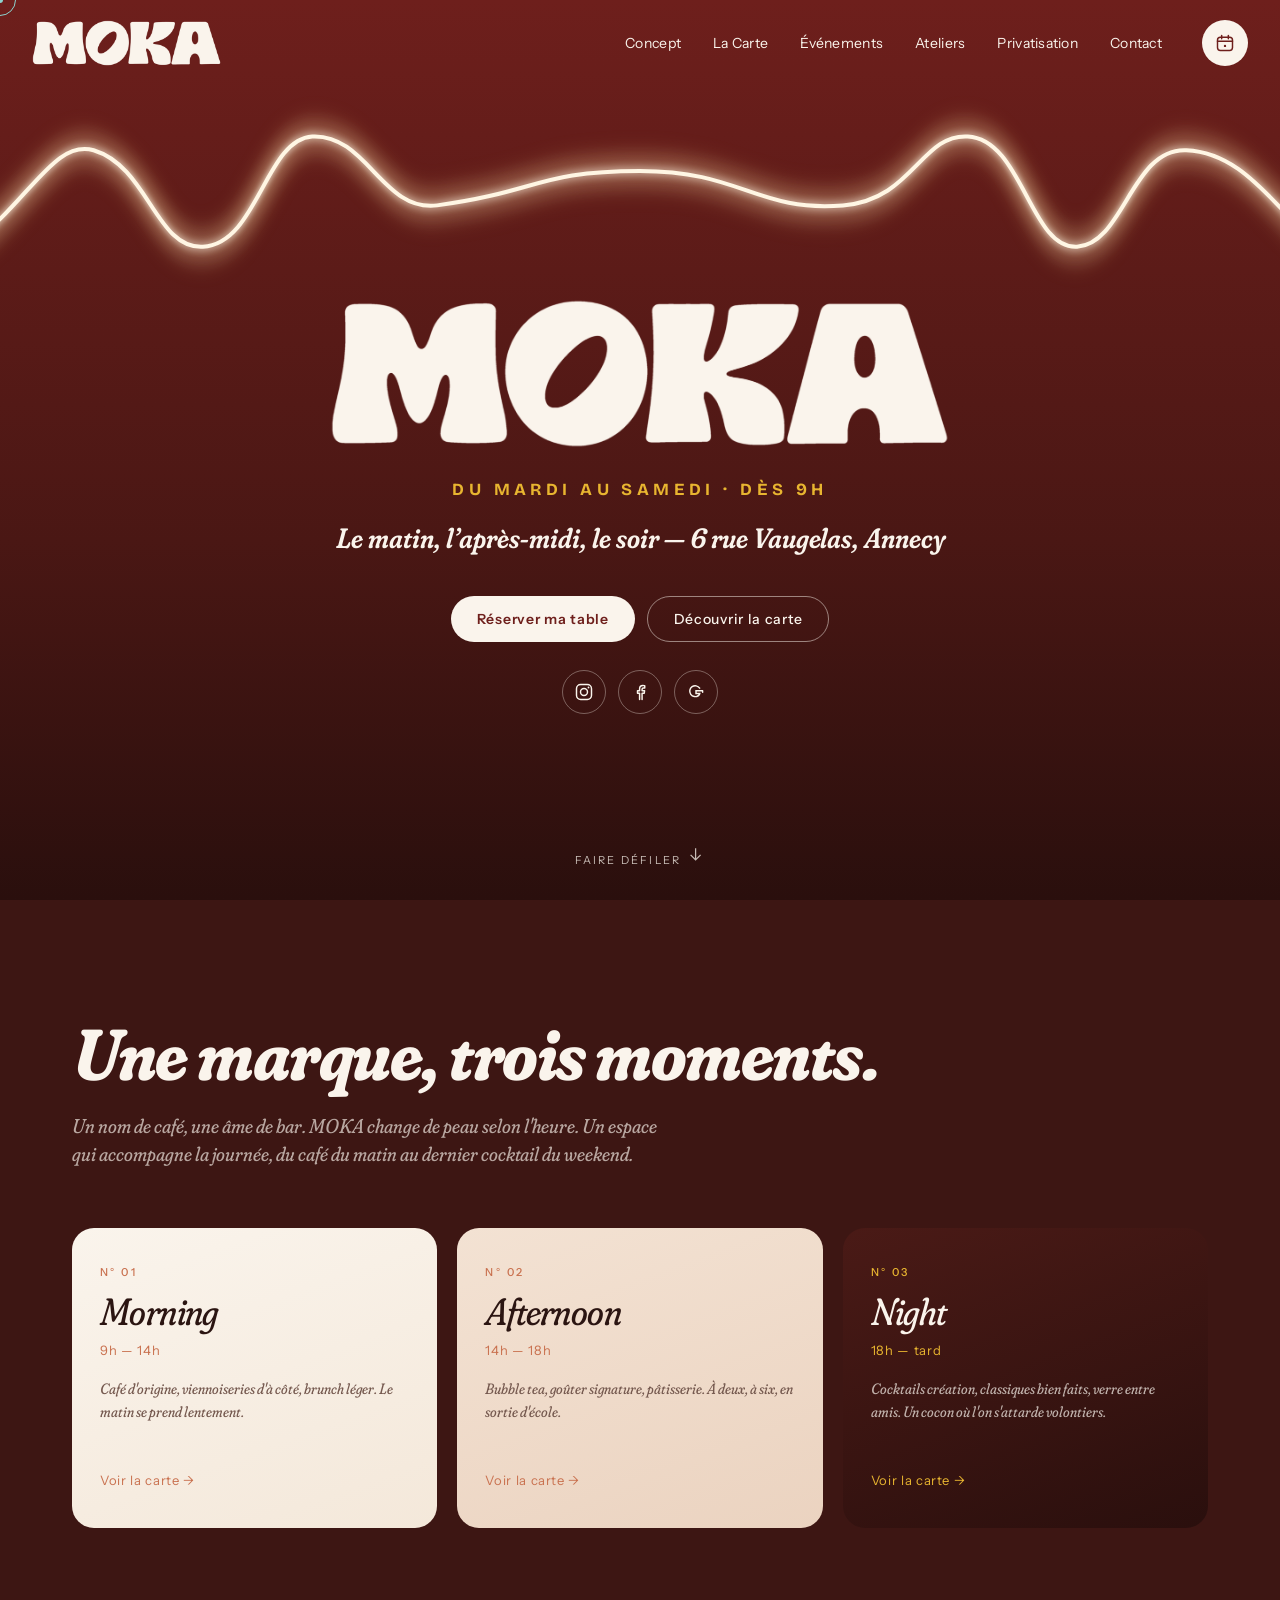
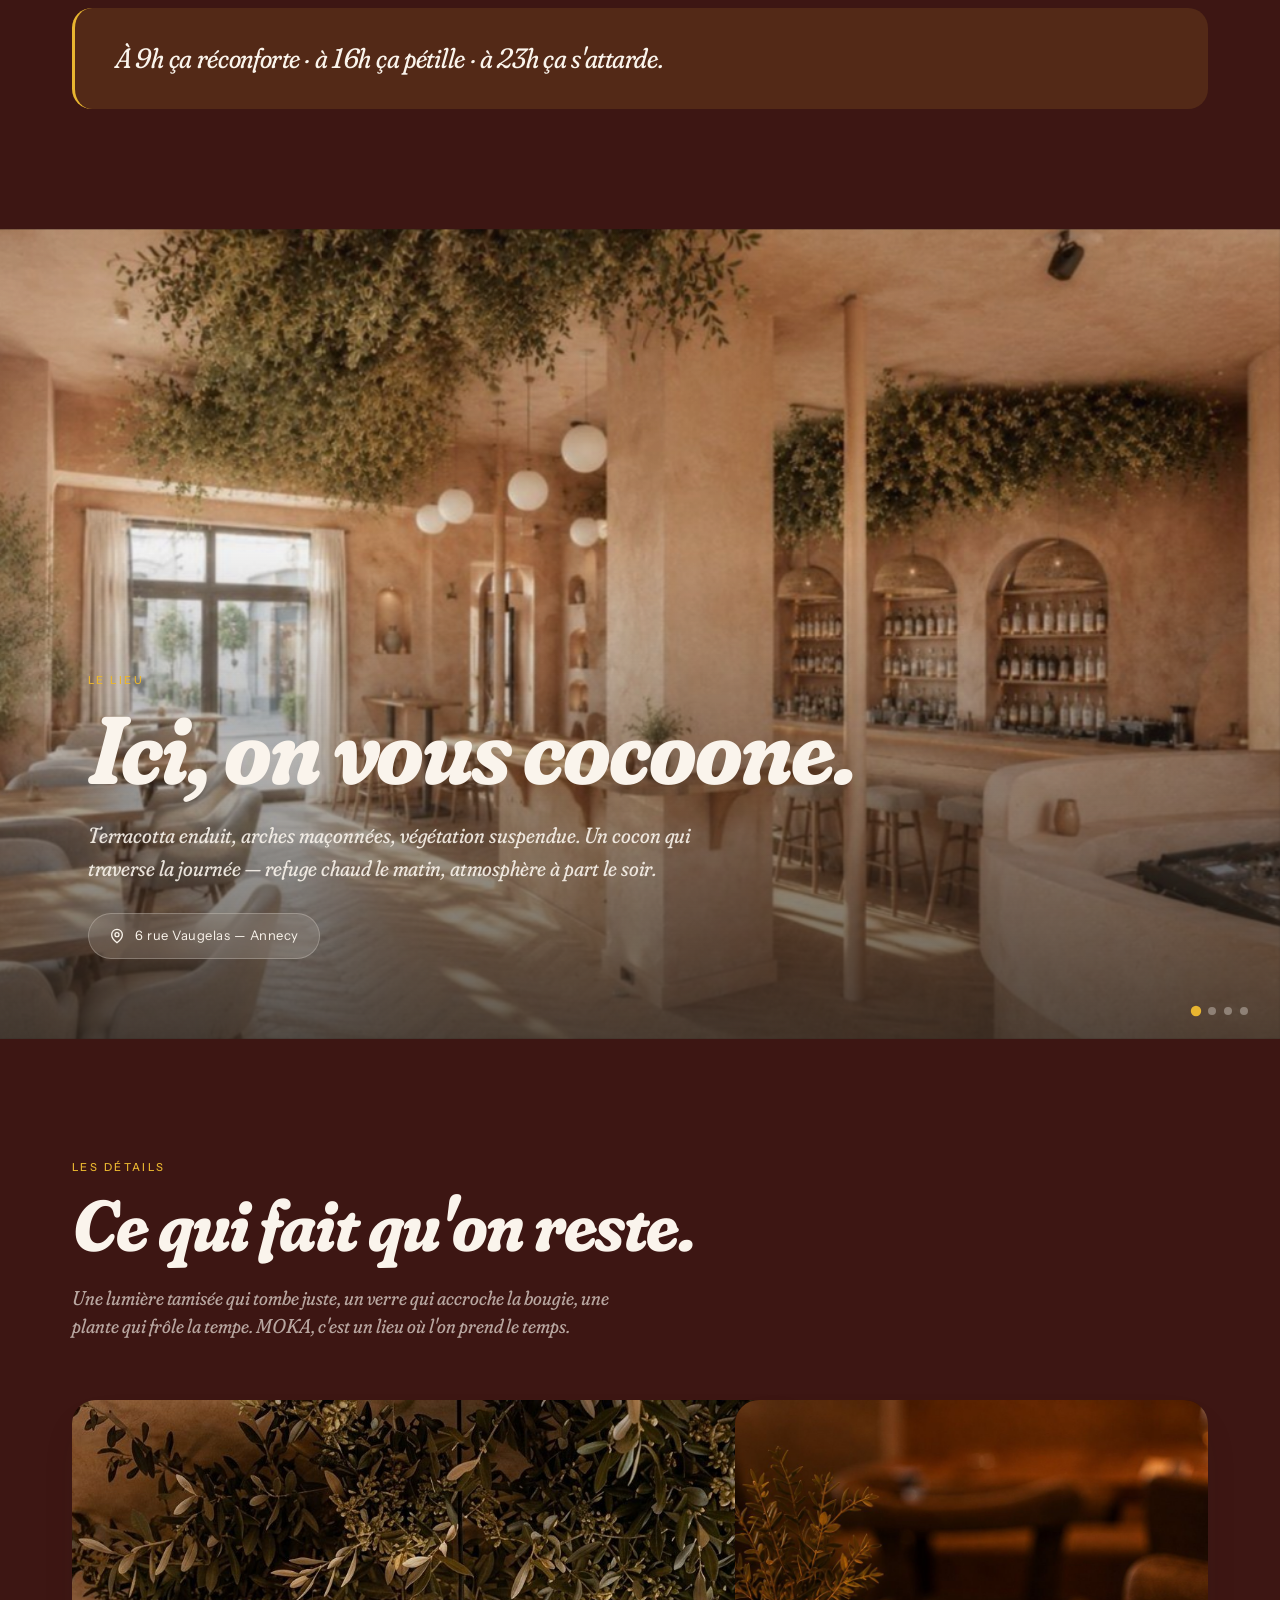
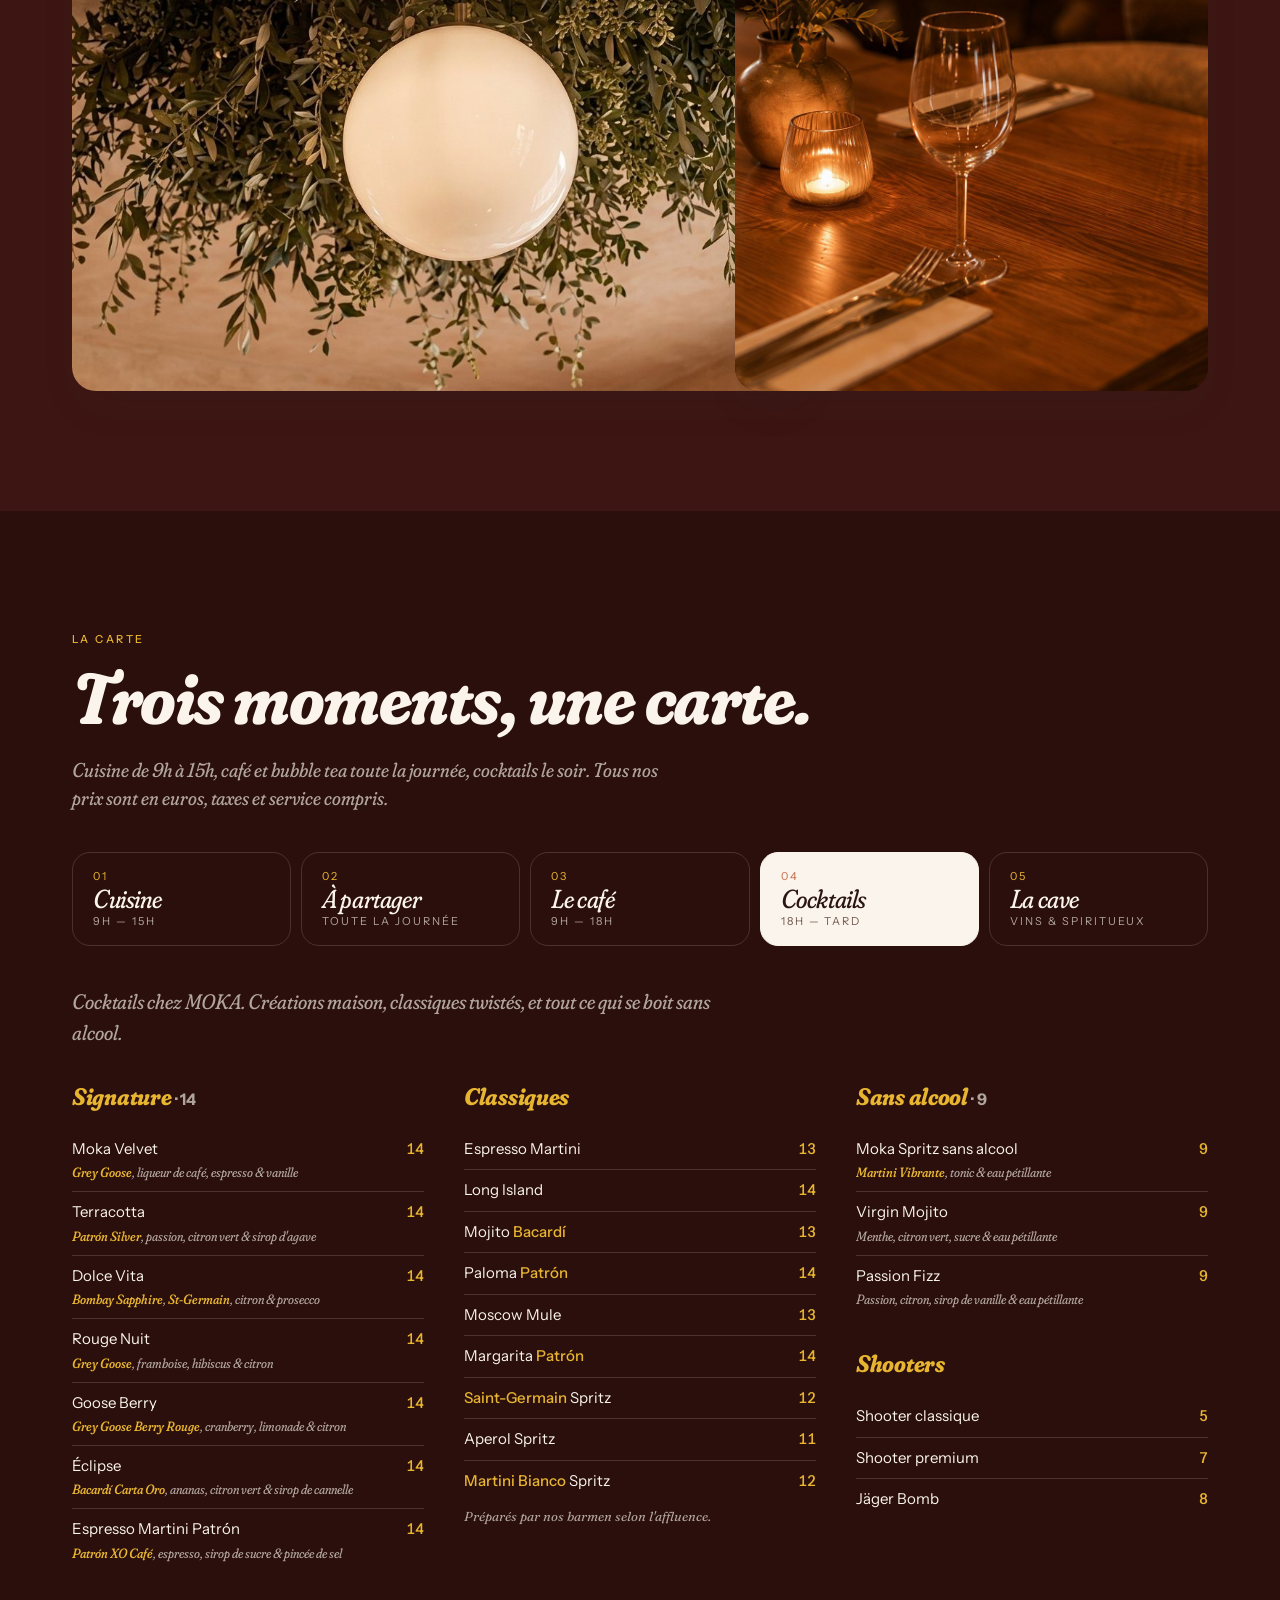
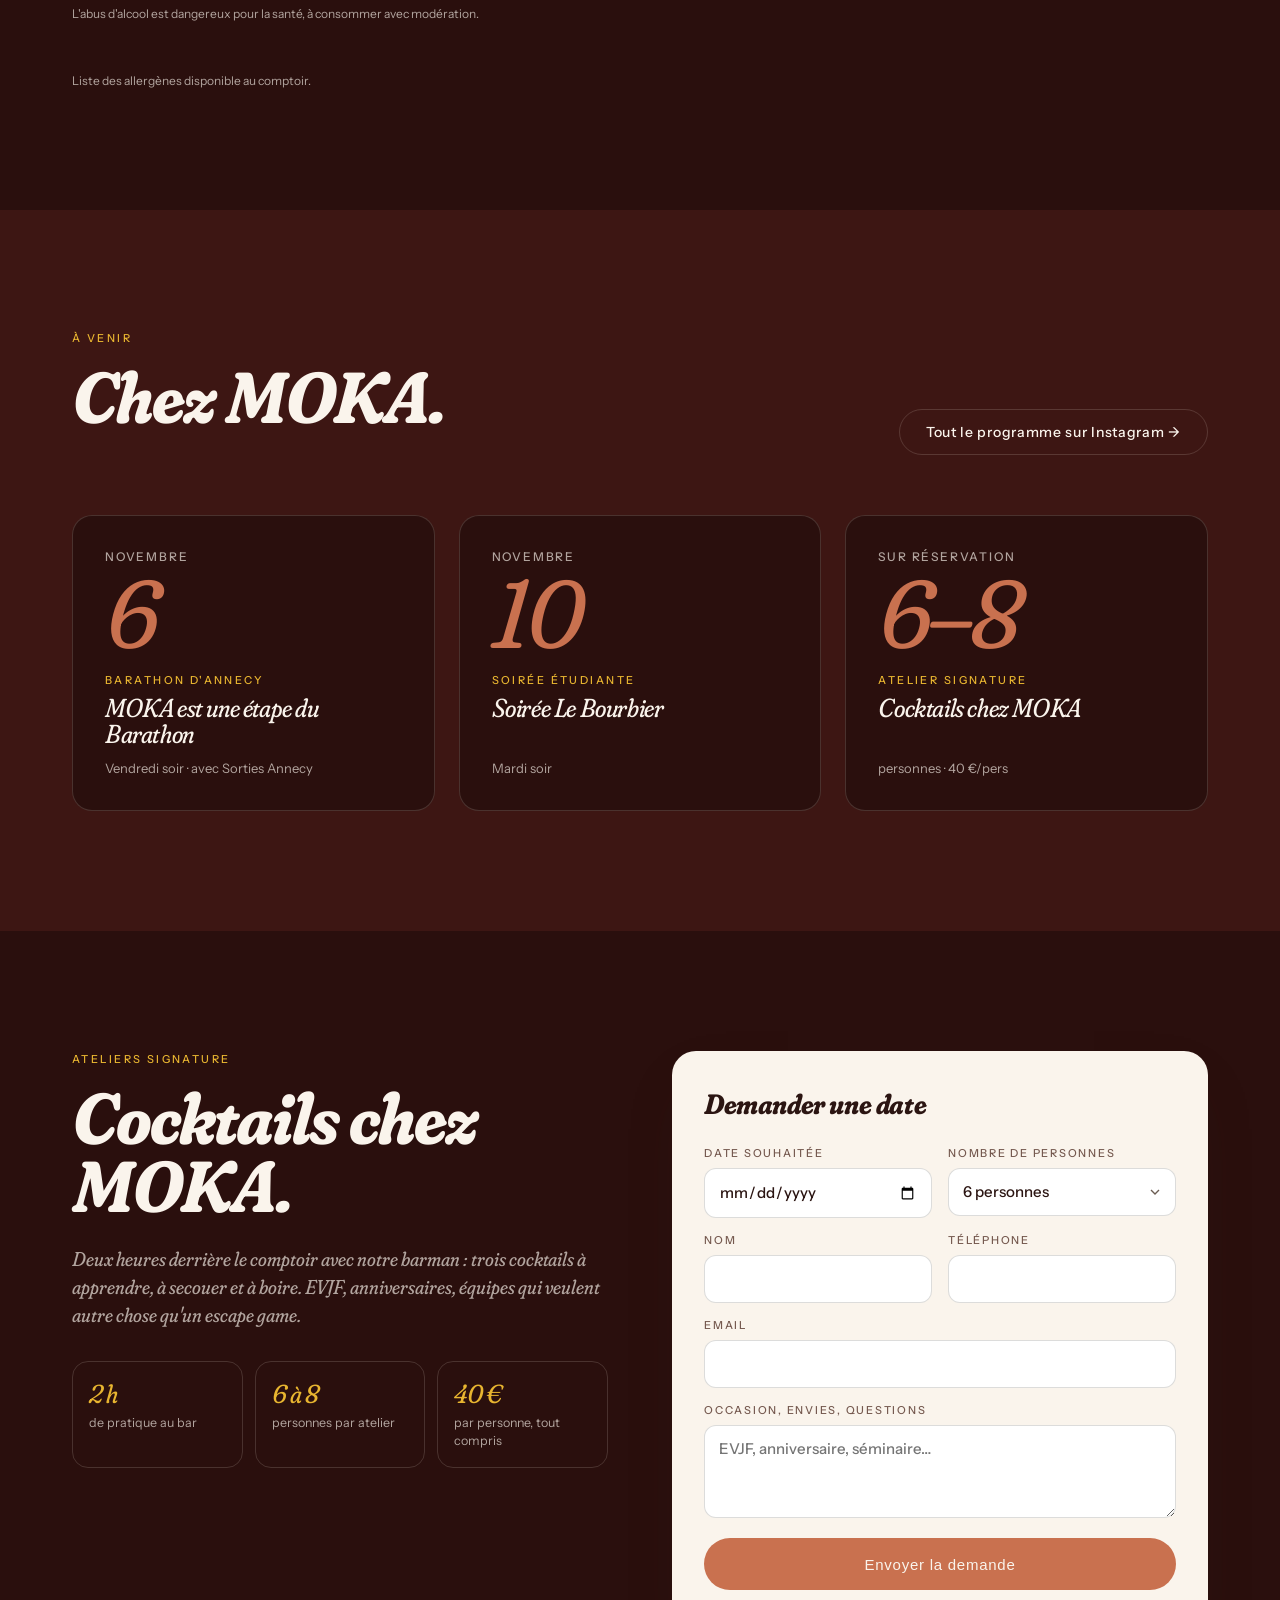
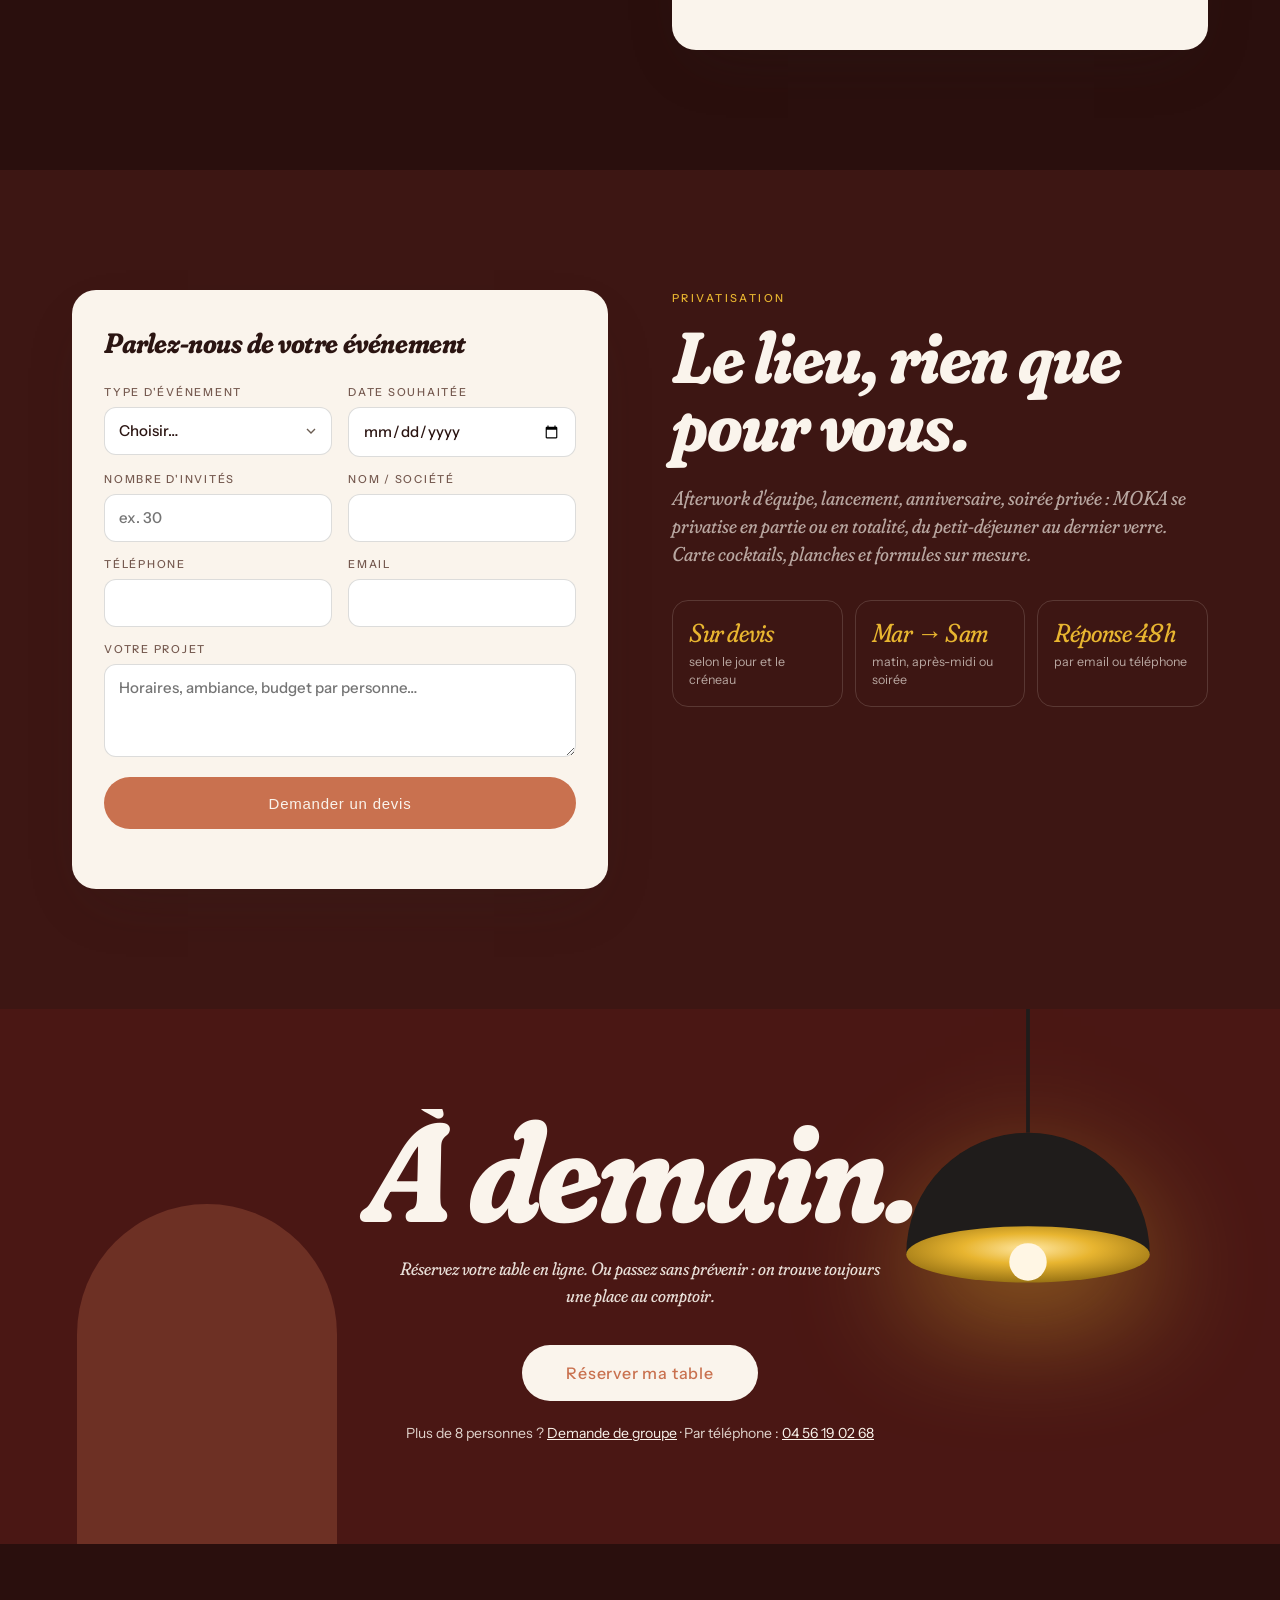
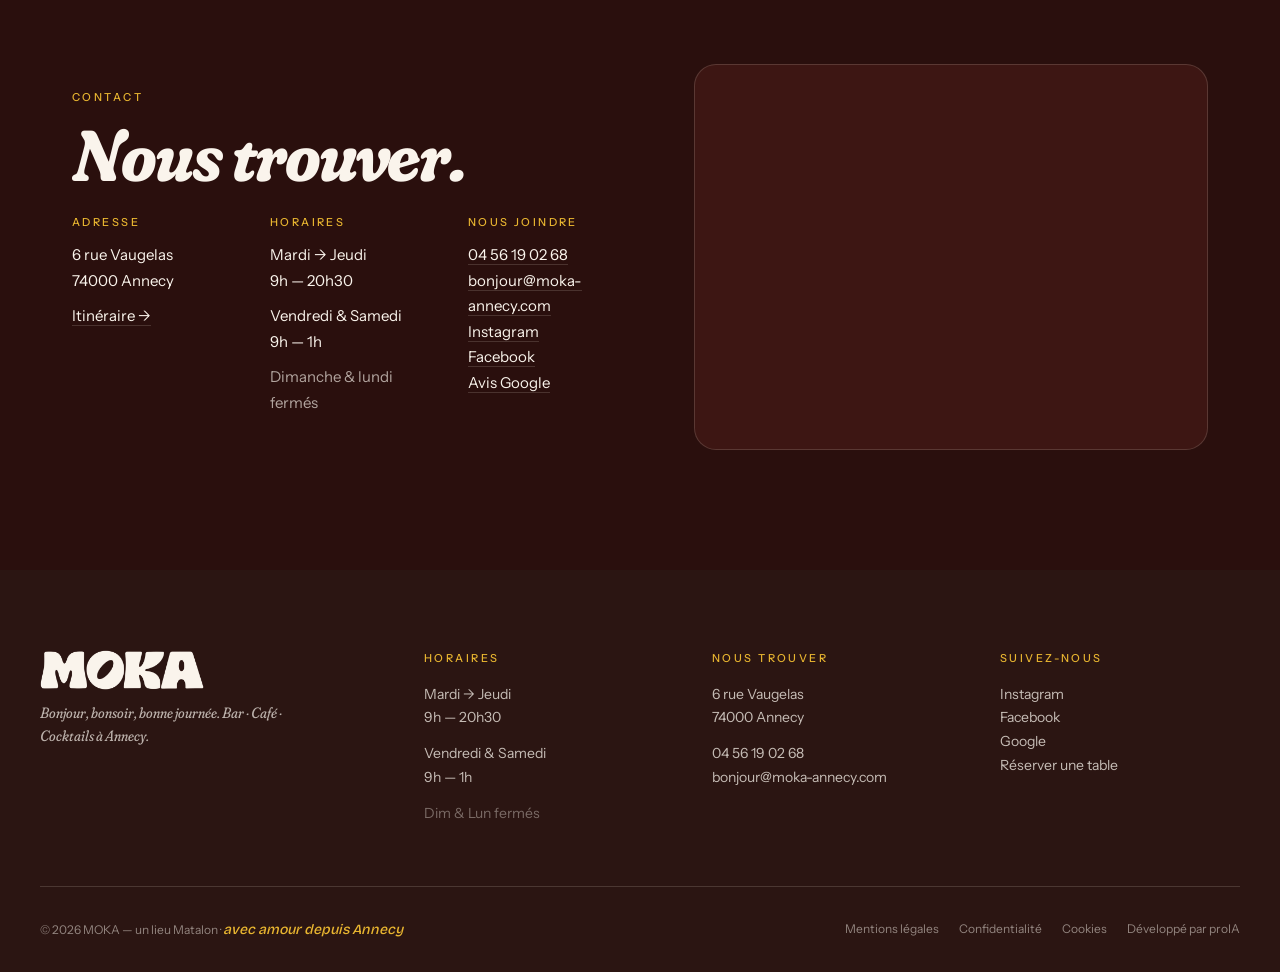
==== commit 956bcf58: "Événements : Soirée Le Bourbier, soirée étudiante du mardi 10 novembre Co-Authored-By: Claude Opus 5" ====
--- a/index.html
+++ b/index.html
@@ -569,6 +569,13 @@
         <div class="title">MOKA est une étape du Barathon</div>
         <div class="hours">Vendredi soir · avec Sorties Annecy</div>
       </div>
+      <div class="event-card reveal" data-cursor-hover>
+        <div class="month">Novembre</div>
+        <div class="day">10</div>
+        <div class="type">Soirée étudiante</div>
+        <div class="title">Soirée Le Bourbier</div>
+        <div class="hours">Mardi soir</div>
+      </div>
       <a href="#ateliers" class="event-card reveal" data-cursor-hover>
         <div class="month">Sur réservation</div>
         <div class="day">6–8</div>
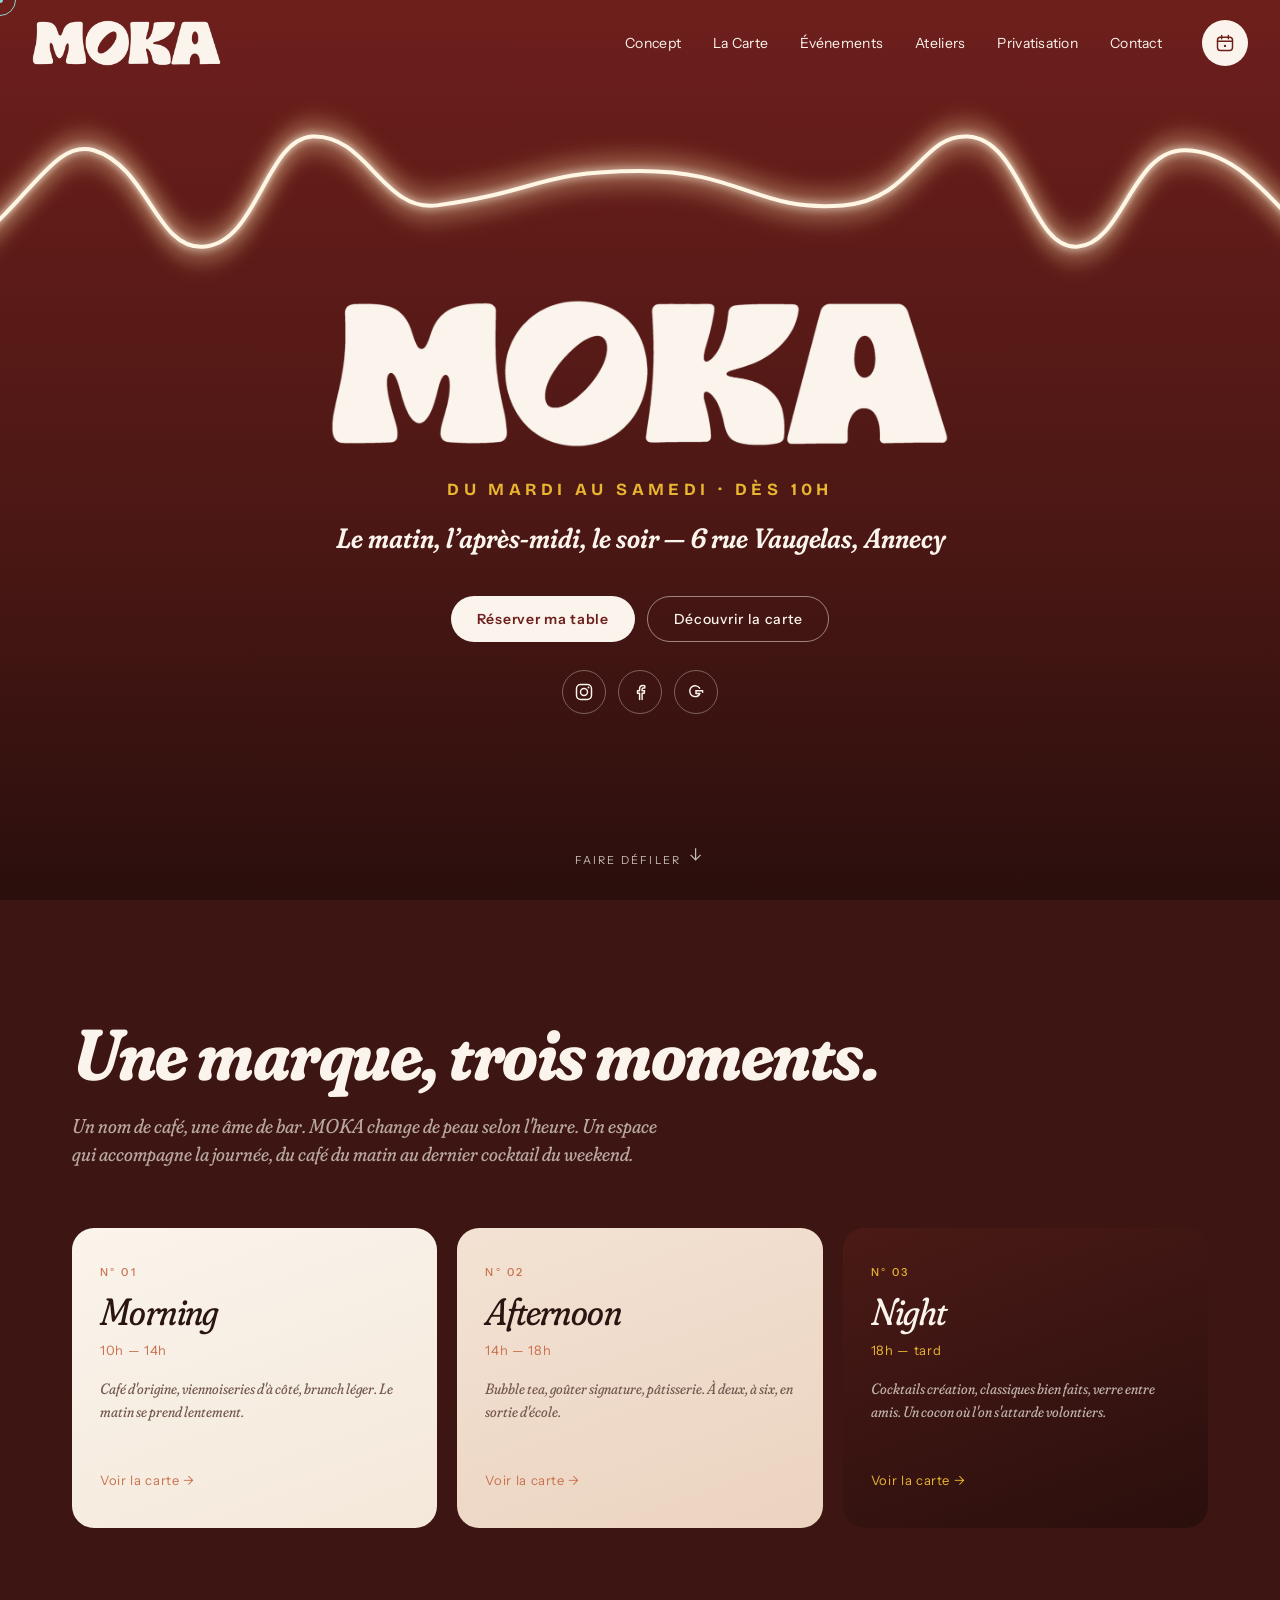
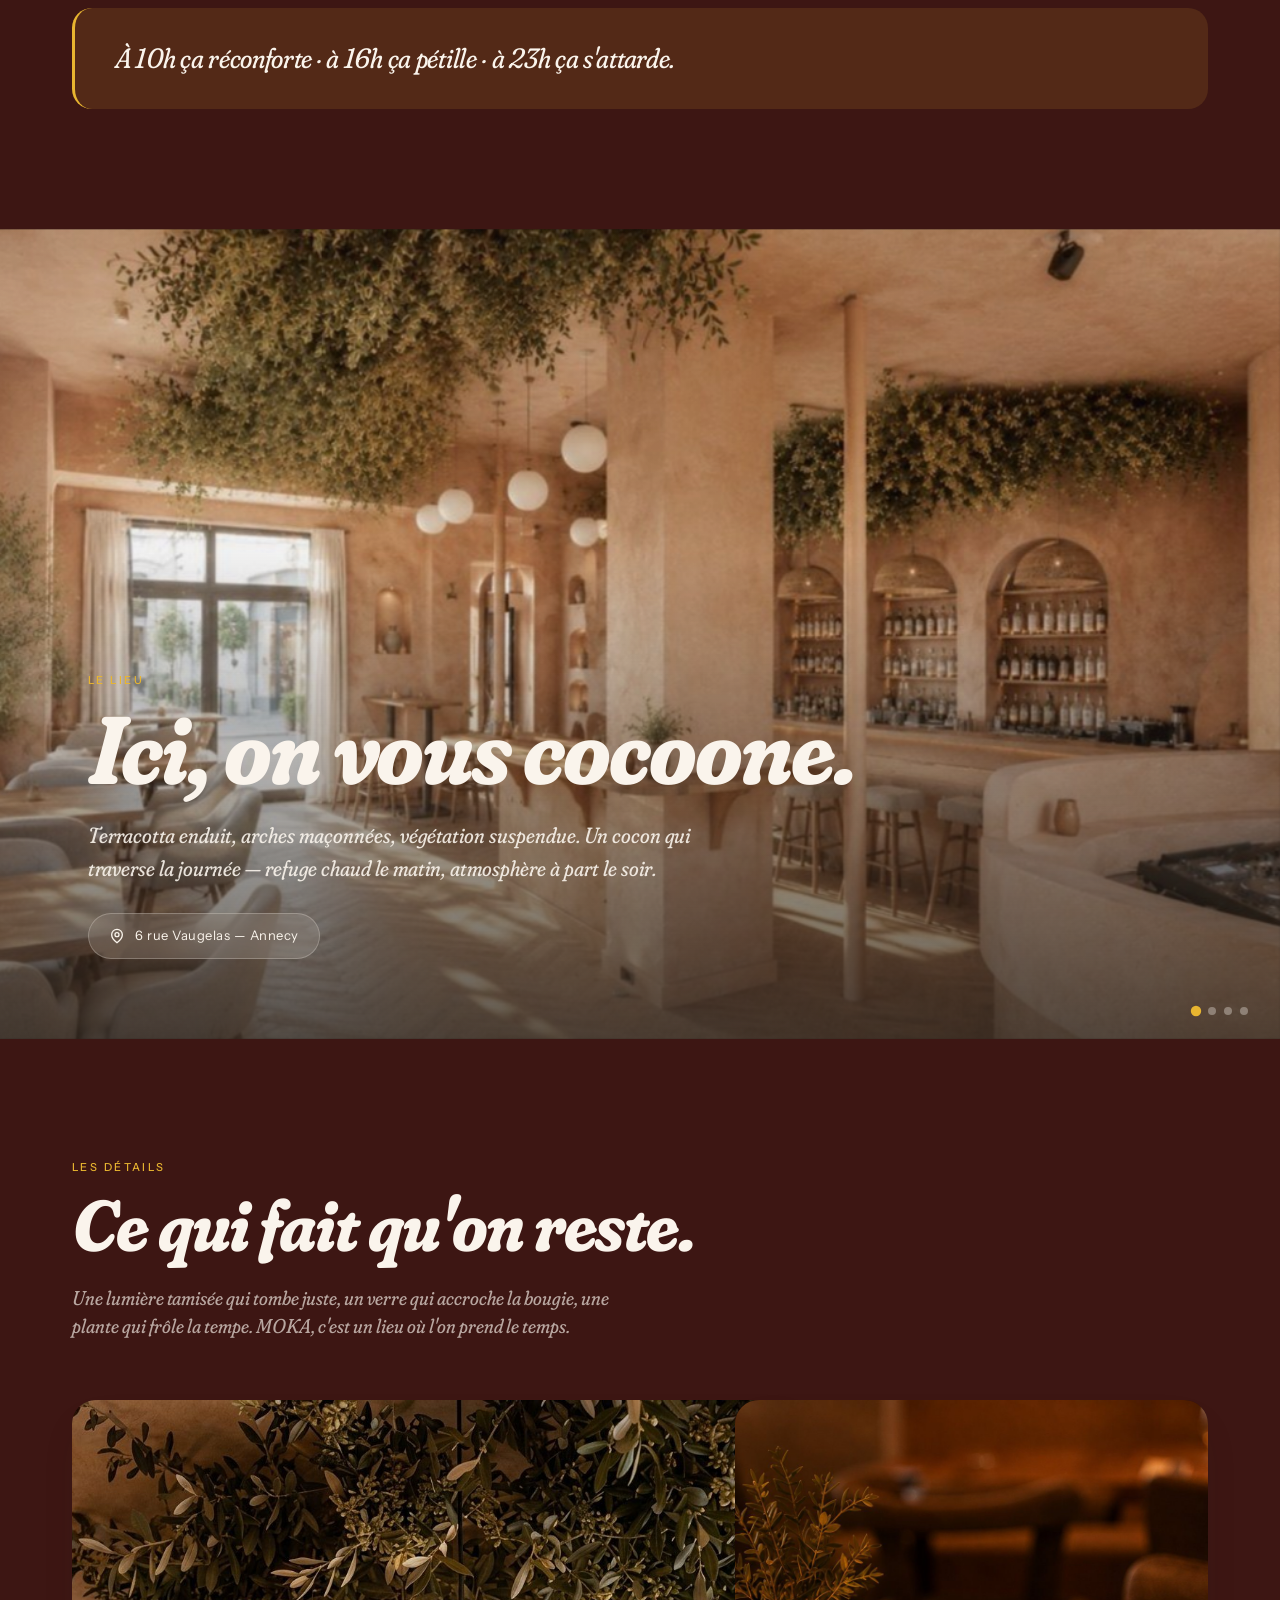
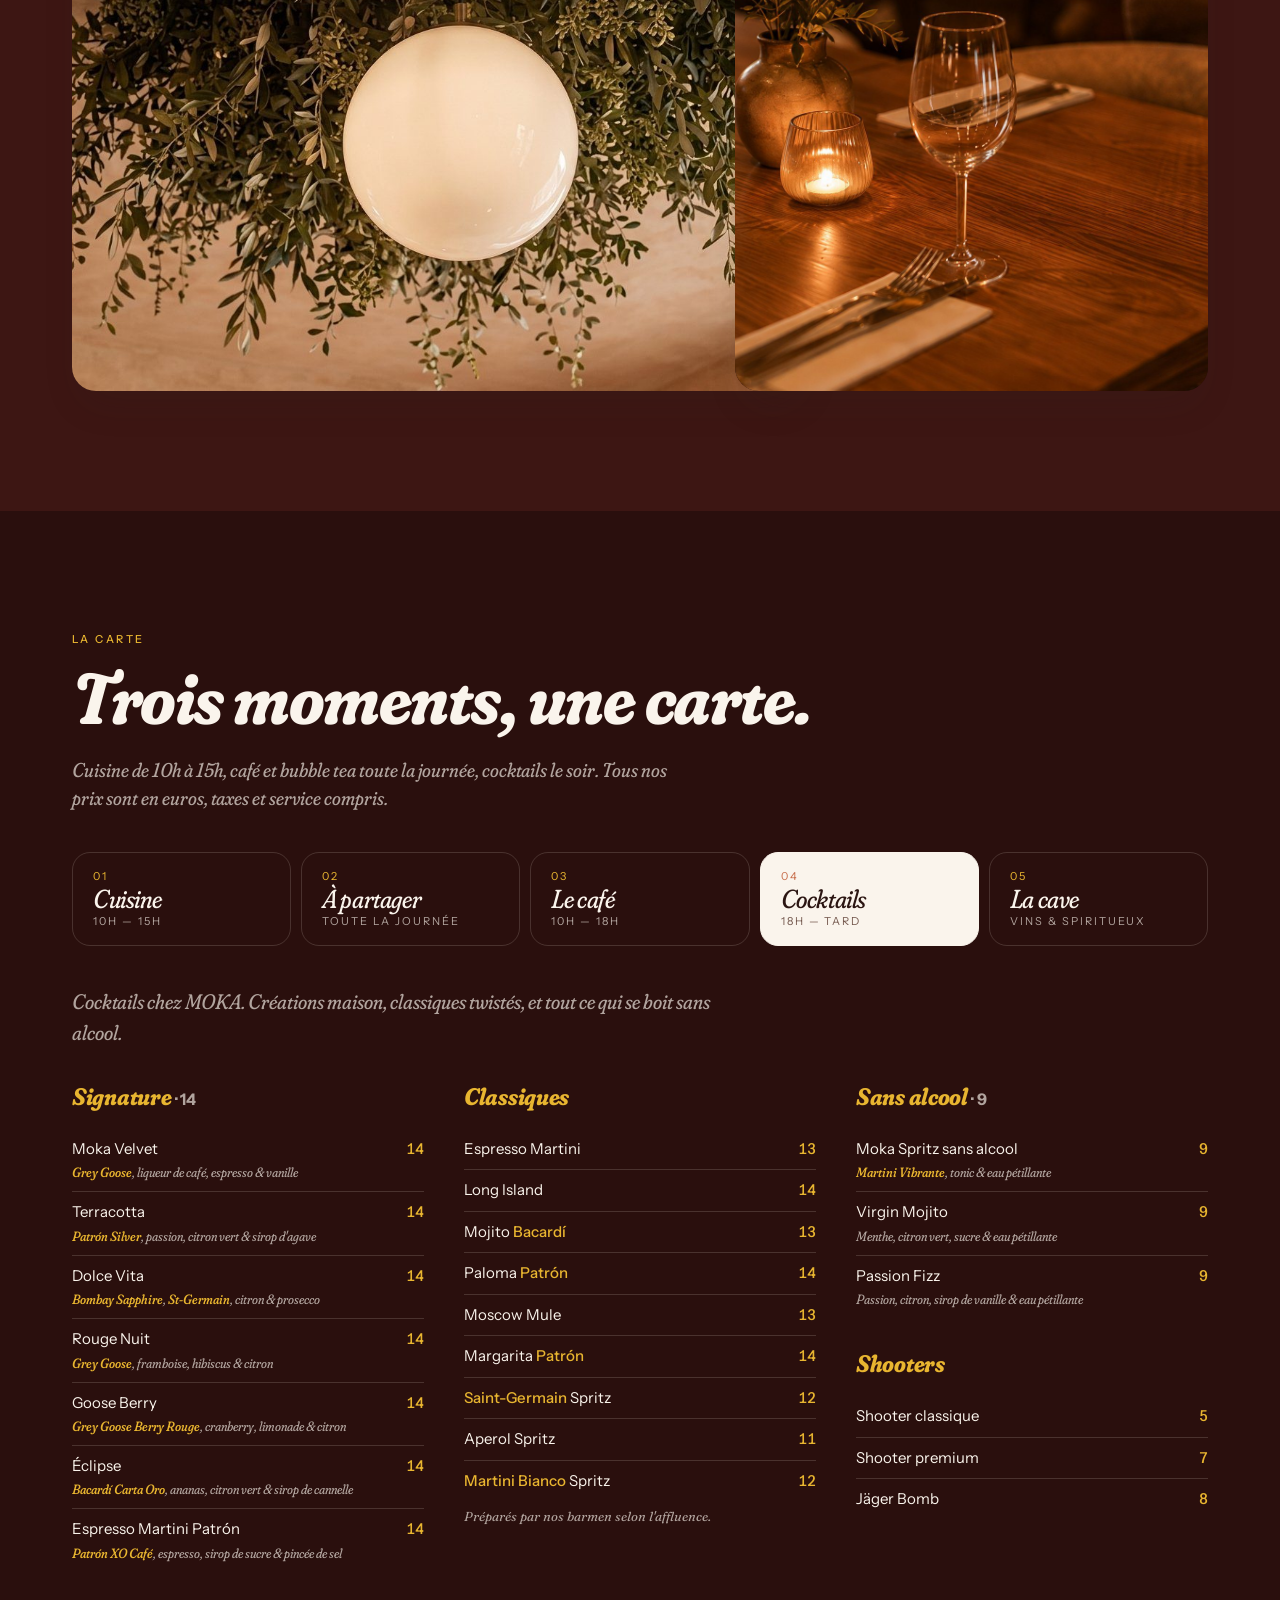
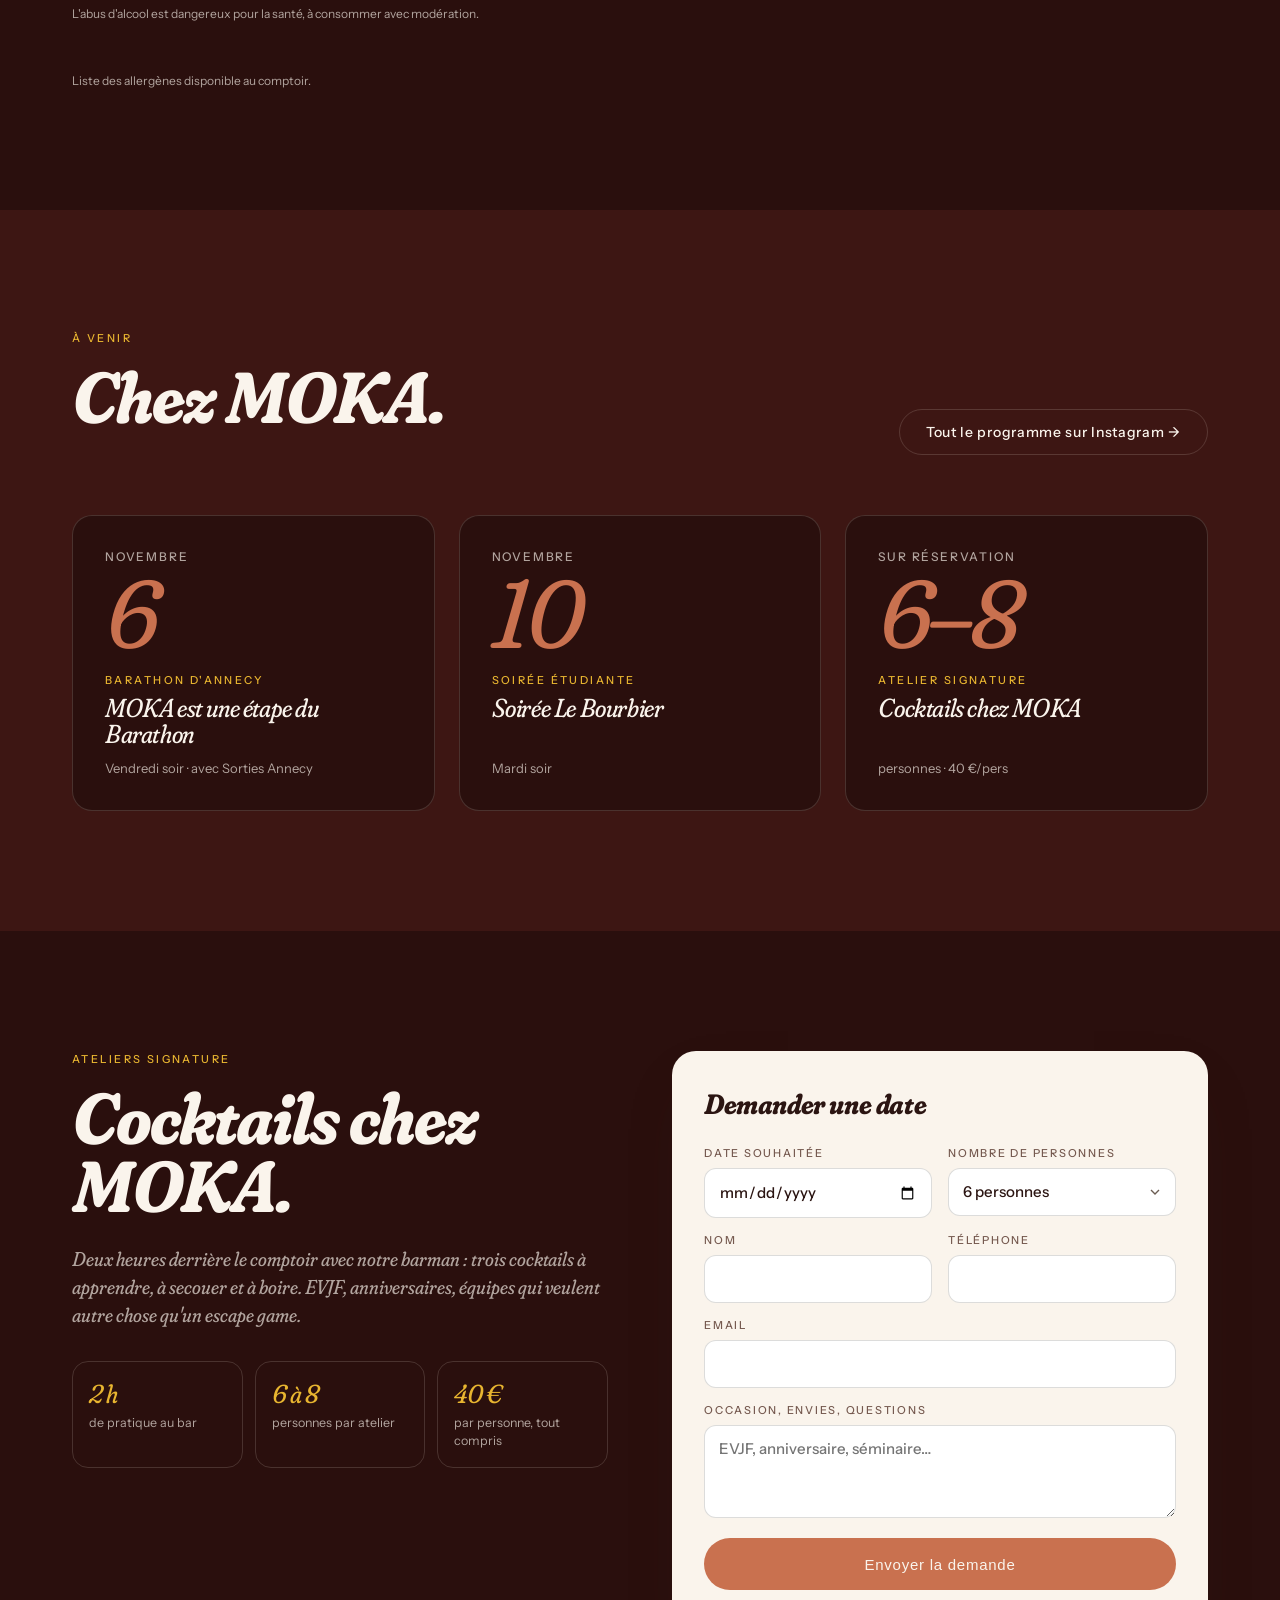
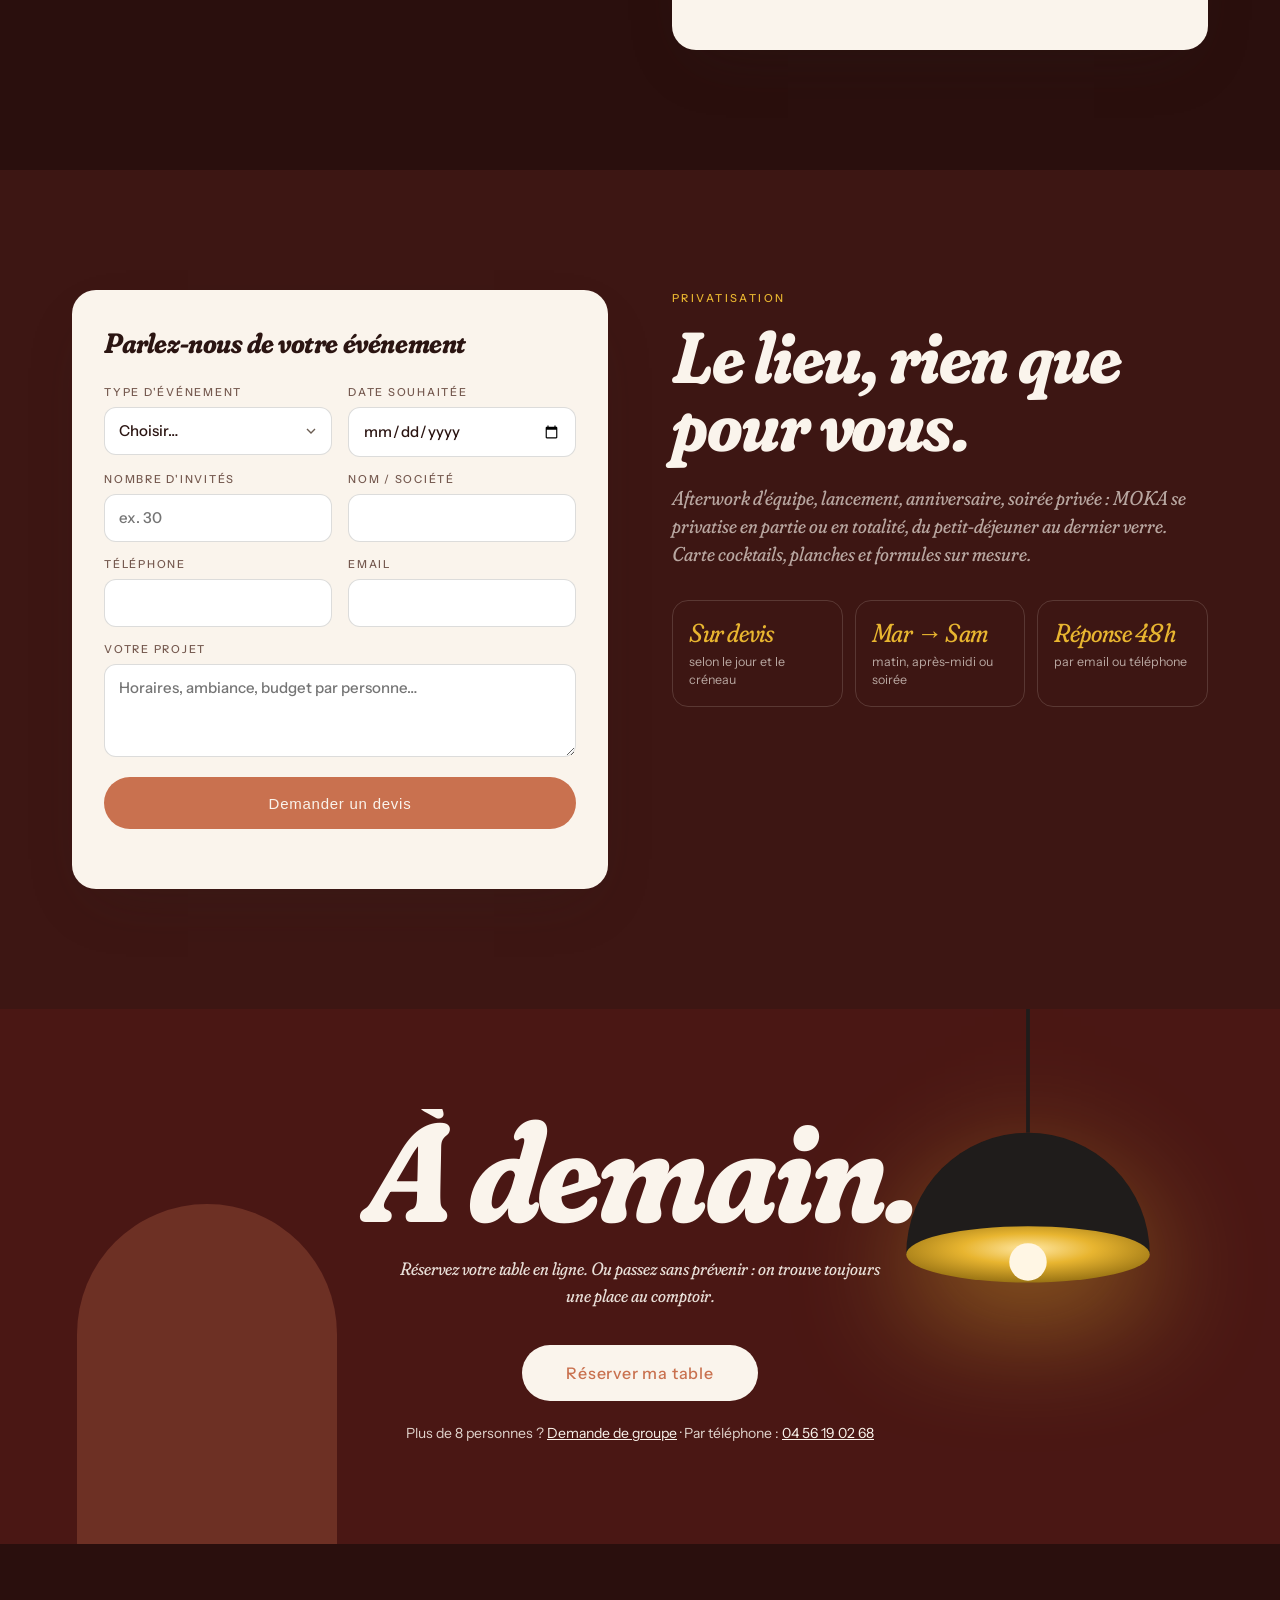
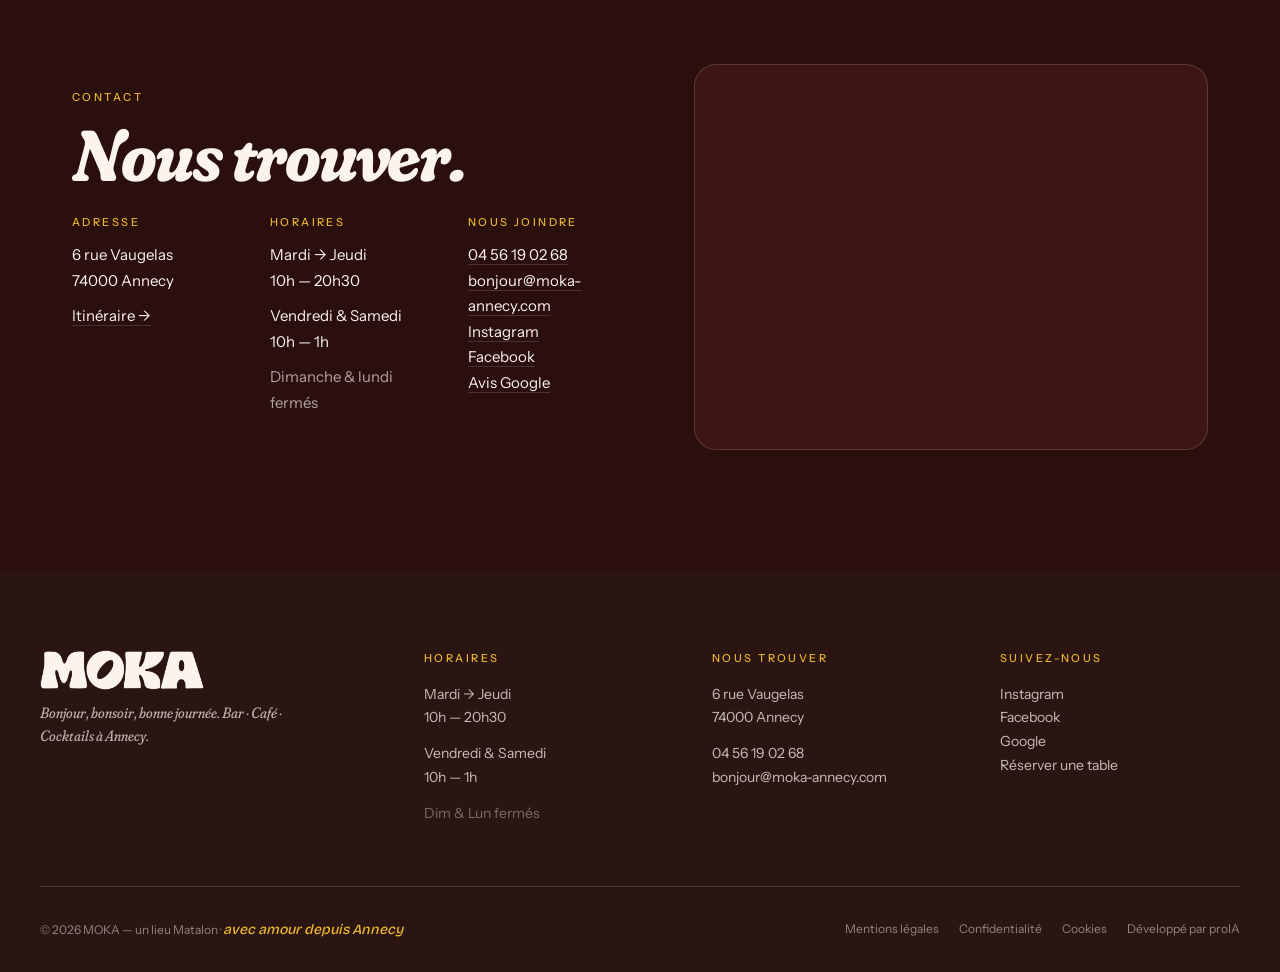
==== commit 99867d6a: "Horaires : ouverture à 10h Co-Authored-By: Claude Opus 5.5 <noreply@anthropic.com> Claude-Session: h" ====
--- a/index.html
+++ b/index.html
@@ -29,7 +29,7 @@
 </script>
 <link rel="stylesheet" href="/assets/css/style.css?v=evt1">
 <script type="application/ld+json">
-{"@context":"https://schema.org","@type":"CafeOrCoffeeShop","name":"MOKA","description":"Café le matin, goûter l'après-midi, cocktails le soir.","telephone":"+33456190268","address":{"@type":"PostalAddress","streetAddress":"6 rue Vaugelas","postalCode":"74000","addressLocality":"Annecy","addressCountry":"FR"},"openingHoursSpecification":[{"@type":"OpeningHoursSpecification","dayOfWeek":["Tuesday","Wednesday","Thursday"],"opens":"09:00","closes":"20:30"},{"@type":"OpeningHoursSpecification","dayOfWeek":["Friday","Saturday"],"opens":"09:00","closes":"01:00"}],"sameAs":["https://instagram.com/moka_annecy","https://www.facebook.com/profile.php?id=61595314552709","https://share.google/3S4rHN7YgjlPMRwj6"]}
+{"@context":"https://schema.org","@type":"CafeOrCoffeeShop","name":"MOKA","description":"Café le matin, goûter l'après-midi, cocktails le soir.","telephone":"+33456190268","address":{"@type":"PostalAddress","streetAddress":"6 rue Vaugelas","postalCode":"74000","addressLocality":"Annecy","addressCountry":"FR"},"openingHoursSpecification":[{"@type":"OpeningHoursSpecification","dayOfWeek":["Tuesday","Wednesday","Thursday"],"opens":"10:00","closes":"20:30"},{"@type":"OpeningHoursSpecification","dayOfWeek":["Friday","Saturday"],"opens":"10:00","closes":"01:00"}],"sameAs":["https://instagram.com/moka_annecy","https://www.facebook.com/profile.php?id=61595314552709","https://share.google/3S4rHN7YgjlPMRwj6"]}
 </script>
 <!-- Mesure d'audience Metricool (sans cookie) -->
 <script>function loadScript(a){var b=document.getElementsByTagName("head")[0],c=document.createElement("script");c.type="text/javascript",c.src="https://tracker.metricool.com/resources/be.js",c.onreadystatechange=a,c.onload=a,b.appendChild(c)}loadScript(function(){beTracker.t({hash:"b783e98ba4ffbda7375d1c51414fdbb0"})});</script>
@@ -139,7 +139,7 @@
       <div class="moment-card morning reveal">
         <div class="num">N° 01</div>
         <div class="name">Morning</div>
-        <div class="time">9h — 14h</div>
+        <div class="time">10h — 14h</div>
         <div class="desc">Café d'origine, viennoiseries d'à côté, brunch léger. Le matin se prend lentement.</div>
         <a href="#carte" class="arrow" data-carte-tab="cuisine" data-cursor-hover>Voir la carte →</a>
       </div>
@@ -160,7 +160,7 @@
     </div>
 
     <div class="tagline-box reveal">
-      <p>À 9h ça réconforte · à 16h ça pétille · à 23h ça s'attarde.</p>
+      <p>À 10h ça réconforte · à 16h ça pétille · à 23h ça s'attarde.</p>
     </div>
   </div>
 </section>
@@ -214,13 +214,13 @@
     <div class="carte-header reveal">
       <div class="uppercase-label">La carte</div>
       <h2 class="section-title" style="margin-top: 16px;">Trois moments, une carte.</h2>
-      <p class="section-intro">Cuisine de 9h à 15h, café et bubble tea toute la journée, cocktails le soir. Tous nos prix sont en euros, taxes et service compris.</p>
+      <p class="section-intro">Cuisine de 10h à 15h, café et bubble tea toute la journée, cocktails le soir. Tous nos prix sont en euros, taxes et service compris.</p>
     </div>
 
     <div class="carte-tabs" role="tablist" aria-label="Rubriques de la carte">
-      <button role="tab" id="tab-cuisine" aria-controls="panel-cuisine" aria-selected="true" data-tab="cuisine" data-cursor-hover><span class="t-num">01</span>Cuisine<span class="t-time">9h — 15h</span></button>
+      <button role="tab" id="tab-cuisine" aria-controls="panel-cuisine" aria-selected="true" data-tab="cuisine" data-cursor-hover><span class="t-num">01</span>Cuisine<span class="t-time">10h — 15h</span></button>
       <button role="tab" id="tab-partage" aria-controls="panel-partage" aria-selected="false" data-tab="partage" data-cursor-hover><span class="t-num">02</span>À partager<span class="t-time">toute la journée</span></button>
-      <button role="tab" id="tab-cafe" aria-controls="panel-cafe" aria-selected="false" data-tab="cafe" data-cursor-hover><span class="t-num">03</span>Le café<span class="t-time">9h — 18h</span></button>
+      <button role="tab" id="tab-cafe" aria-controls="panel-cafe" aria-selected="false" data-tab="cafe" data-cursor-hover><span class="t-num">03</span>Le café<span class="t-time">10h — 18h</span></button>
       <button role="tab" id="tab-soir" aria-controls="panel-soir" aria-selected="false" data-tab="soir" data-cursor-hover><span class="t-num">04</span>Cocktails<span class="t-time">18h — tard</span></button>
       <button role="tab" id="tab-cave" aria-controls="panel-cave" aria-selected="false" data-tab="cave" data-cursor-hover><span class="t-num">05</span>La cave<span class="t-time">vins &amp; spiritueux</span></button>
     </div>
@@ -690,8 +690,8 @@
           </div>
           <div>
             <h4>Horaires</h4>
-            <p>Mardi → Jeudi<br>9h — 20h30</p>
-            <p>Vendredi &amp; Samedi<br>9h — 1h</p>
+            <p>Mardi → Jeudi<br>10h — 20h30</p>
+            <p>Vendredi &amp; Samedi<br>10h — 1h</p>
             <p class="muted">Dimanche &amp; lundi fermés</p>
           </div>
           <div>
@@ -721,8 +721,8 @@
       </div>
       <div class="footer-col">
         <h4>Horaires</h4>
-        <p>Mardi → Jeudi<br>9h — 20h30</p>
-        <p style="margin-top: 12px;">Vendredi &amp; Samedi<br>9h — 1h</p>
+        <p>Mardi → Jeudi<br>10h — 20h30</p>
+        <p style="margin-top: 12px;">Vendredi &amp; Samedi<br>10h — 1h</p>
         <p style="margin-top: 12px; opacity: 0.5;">Dim &amp; Lun fermés</p>
       </div>
       <div class="footer-col">
